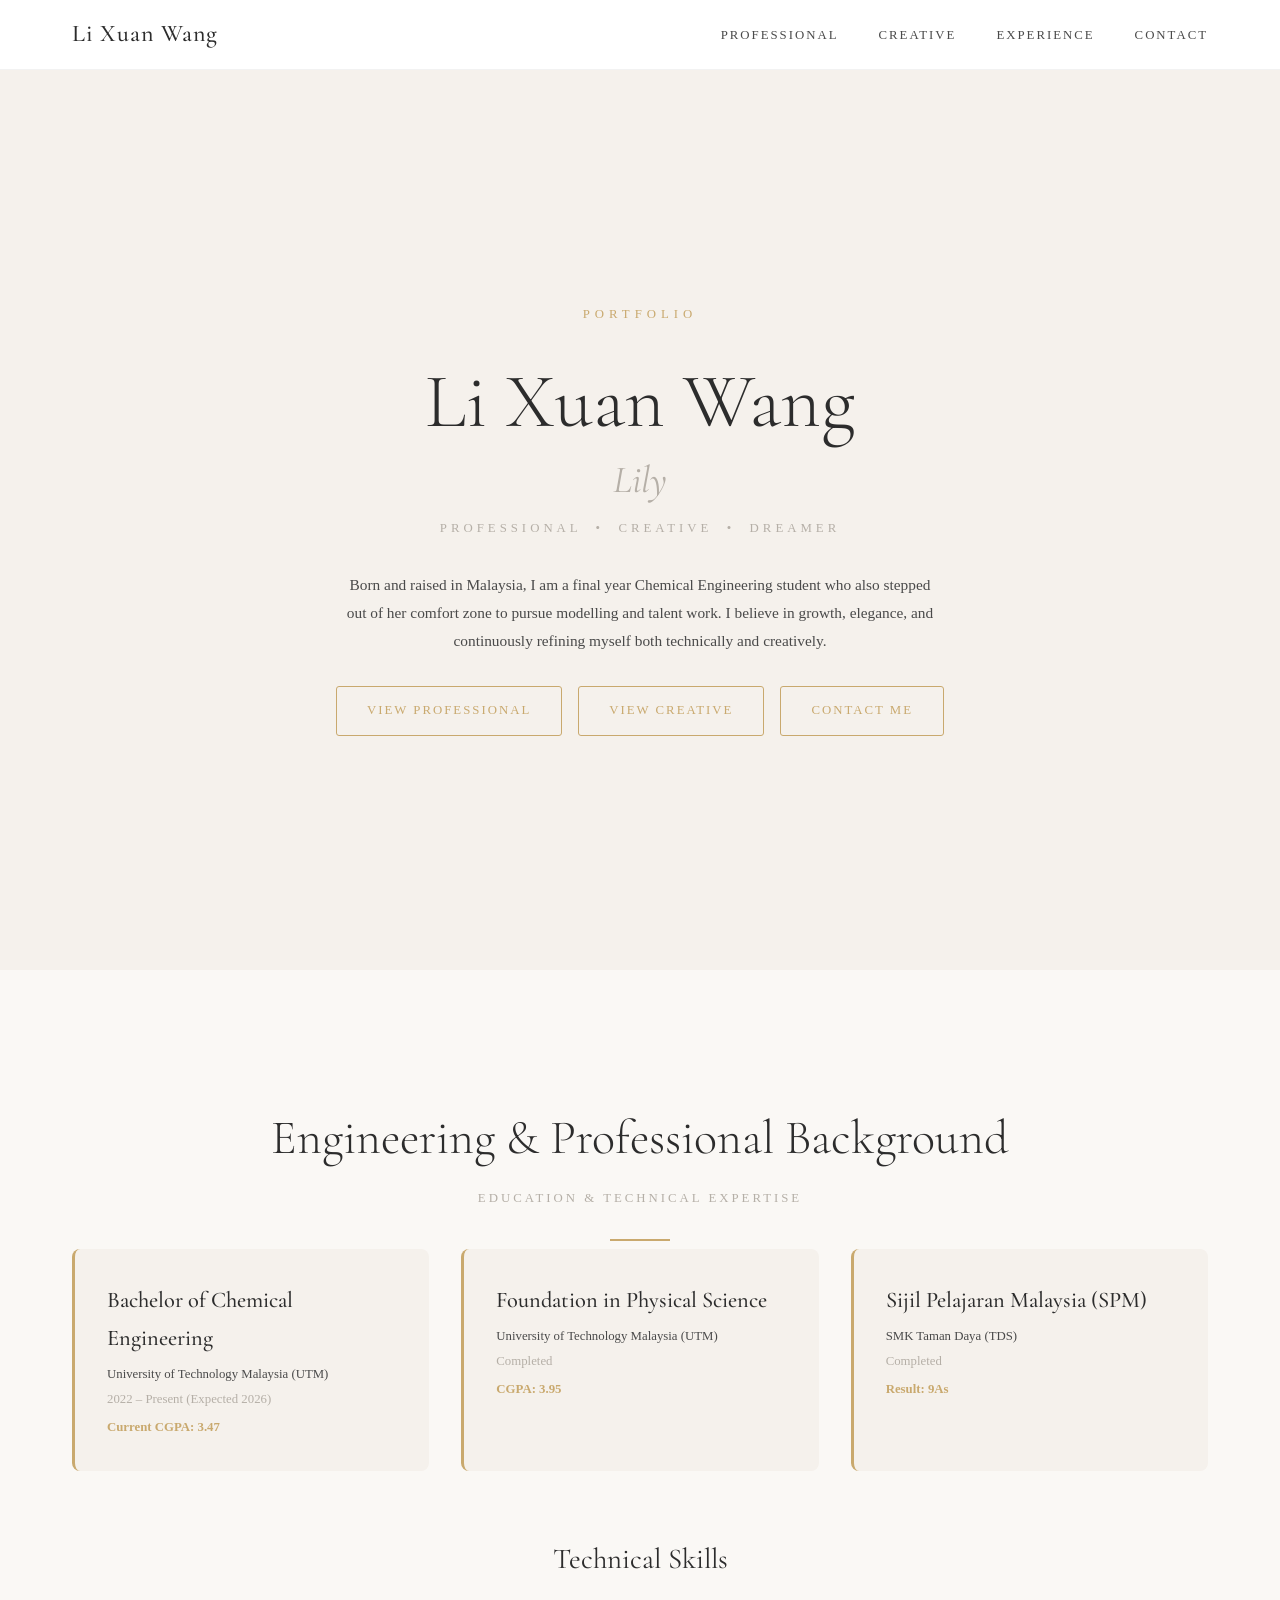
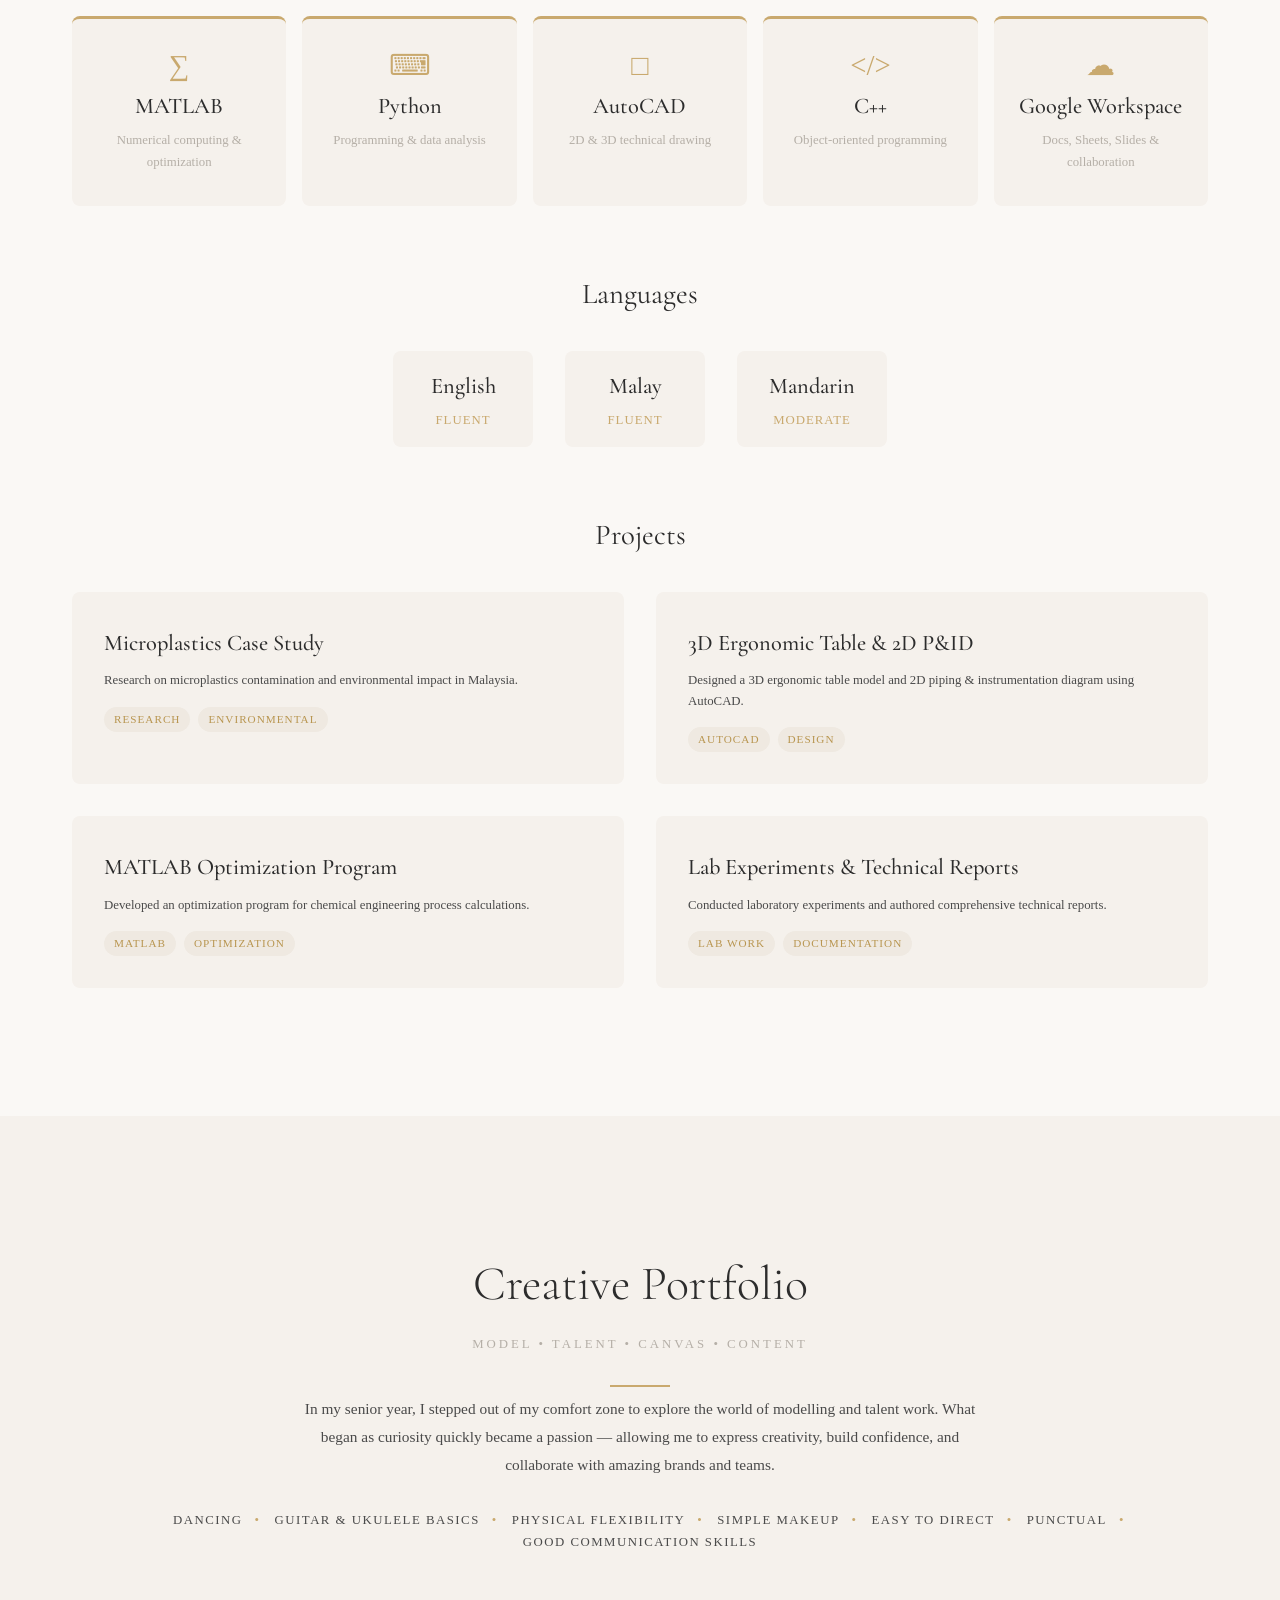
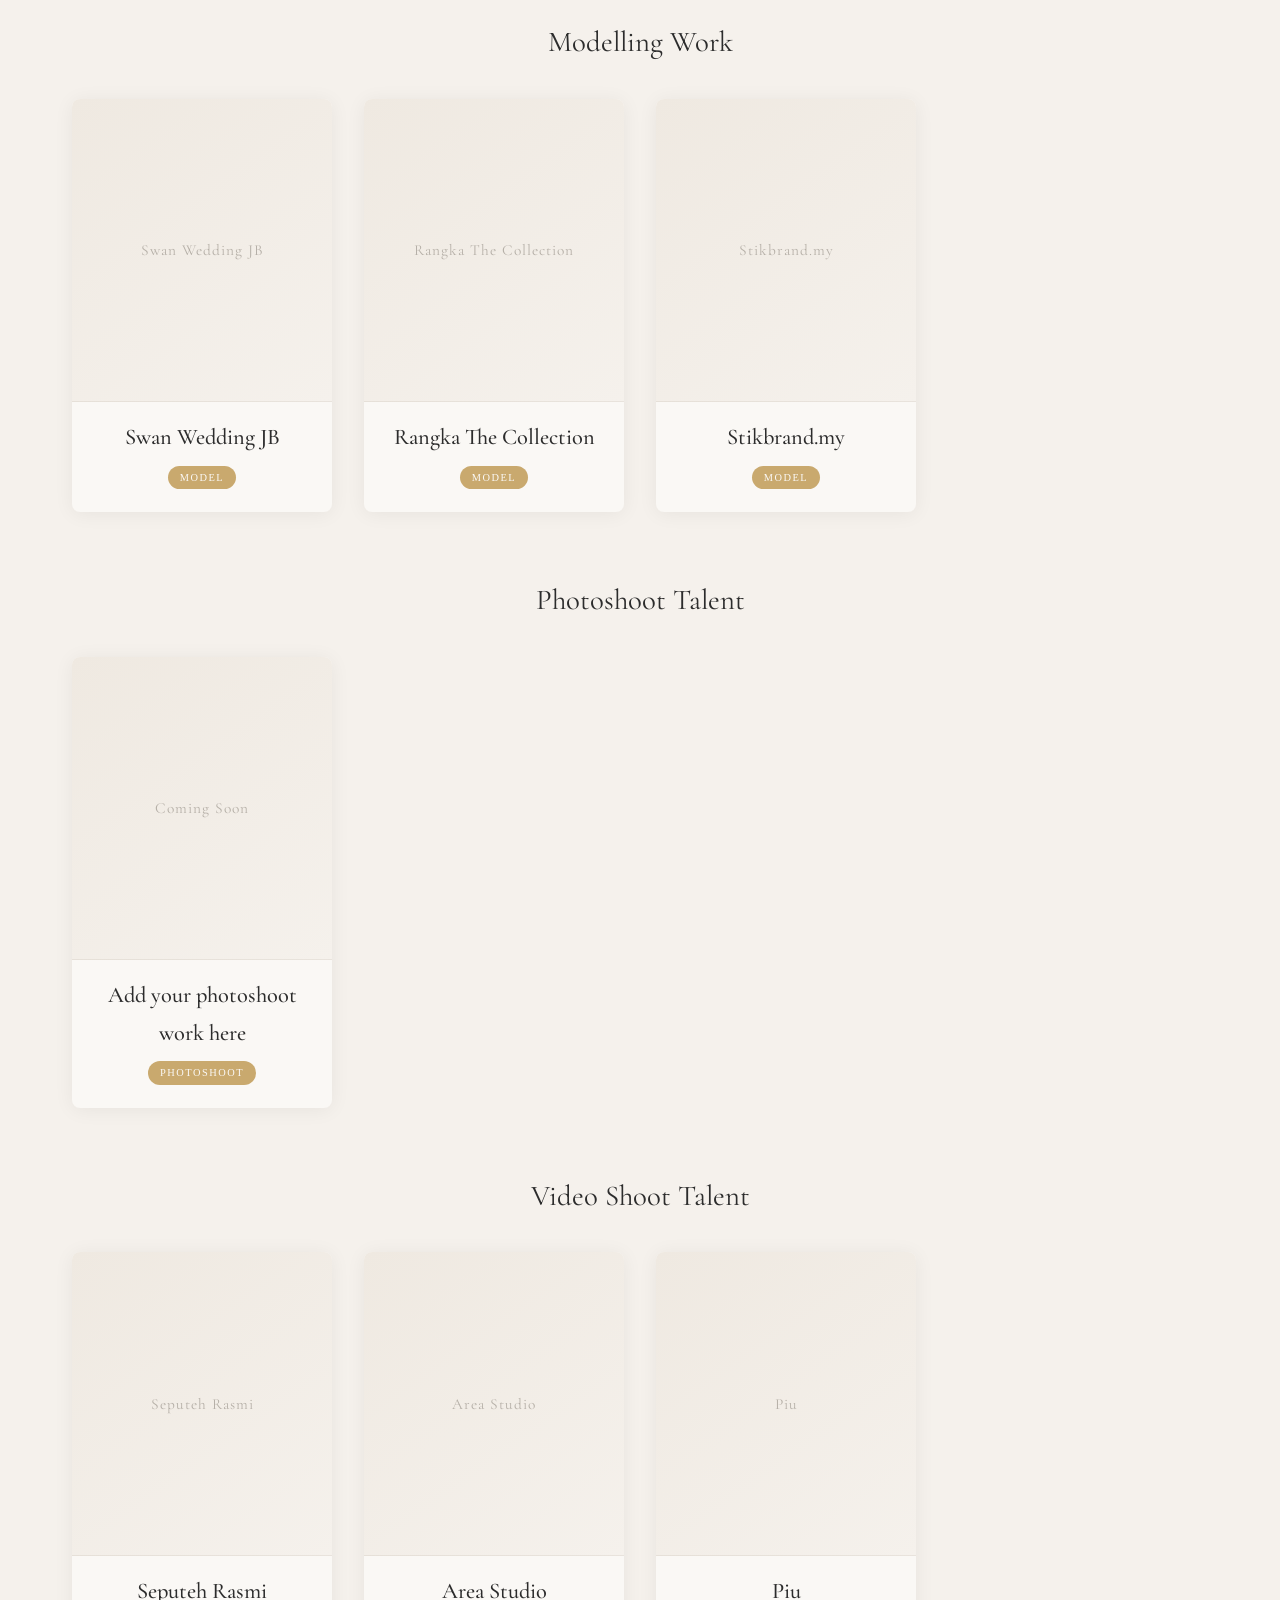
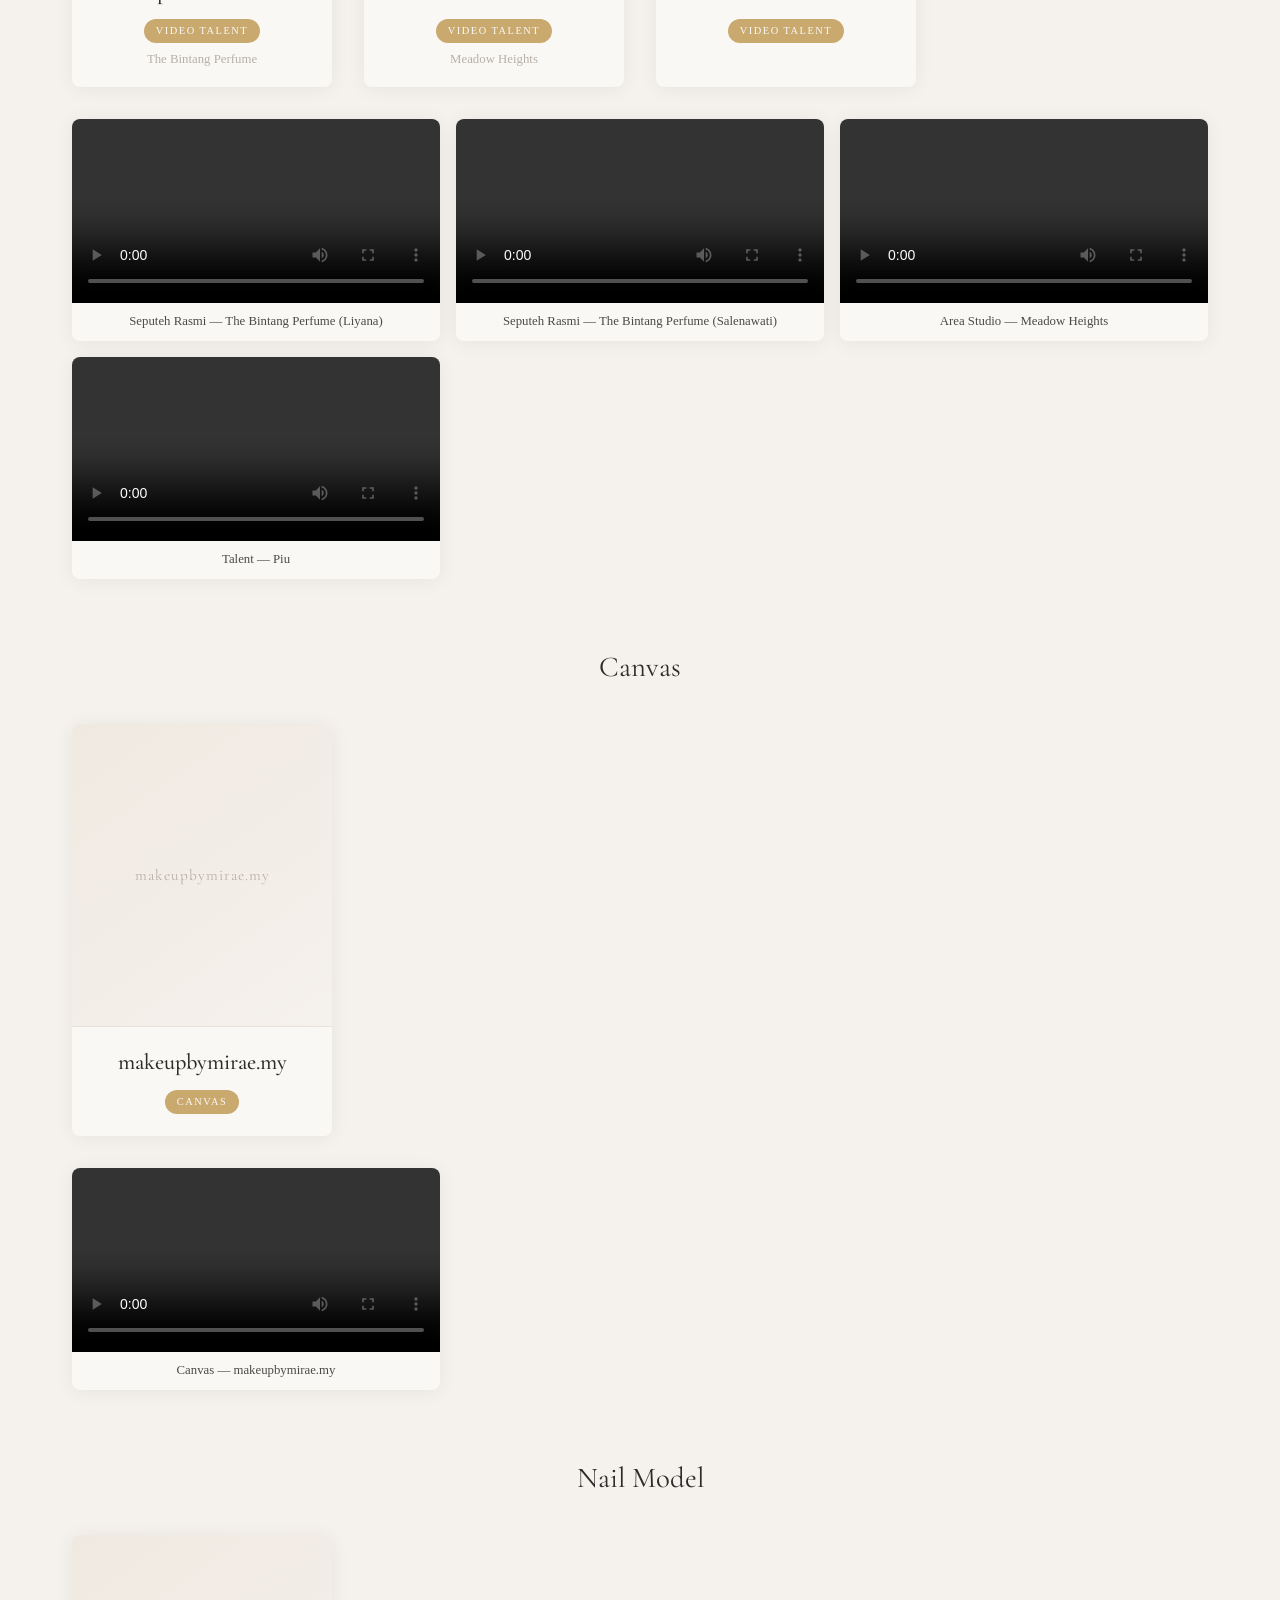
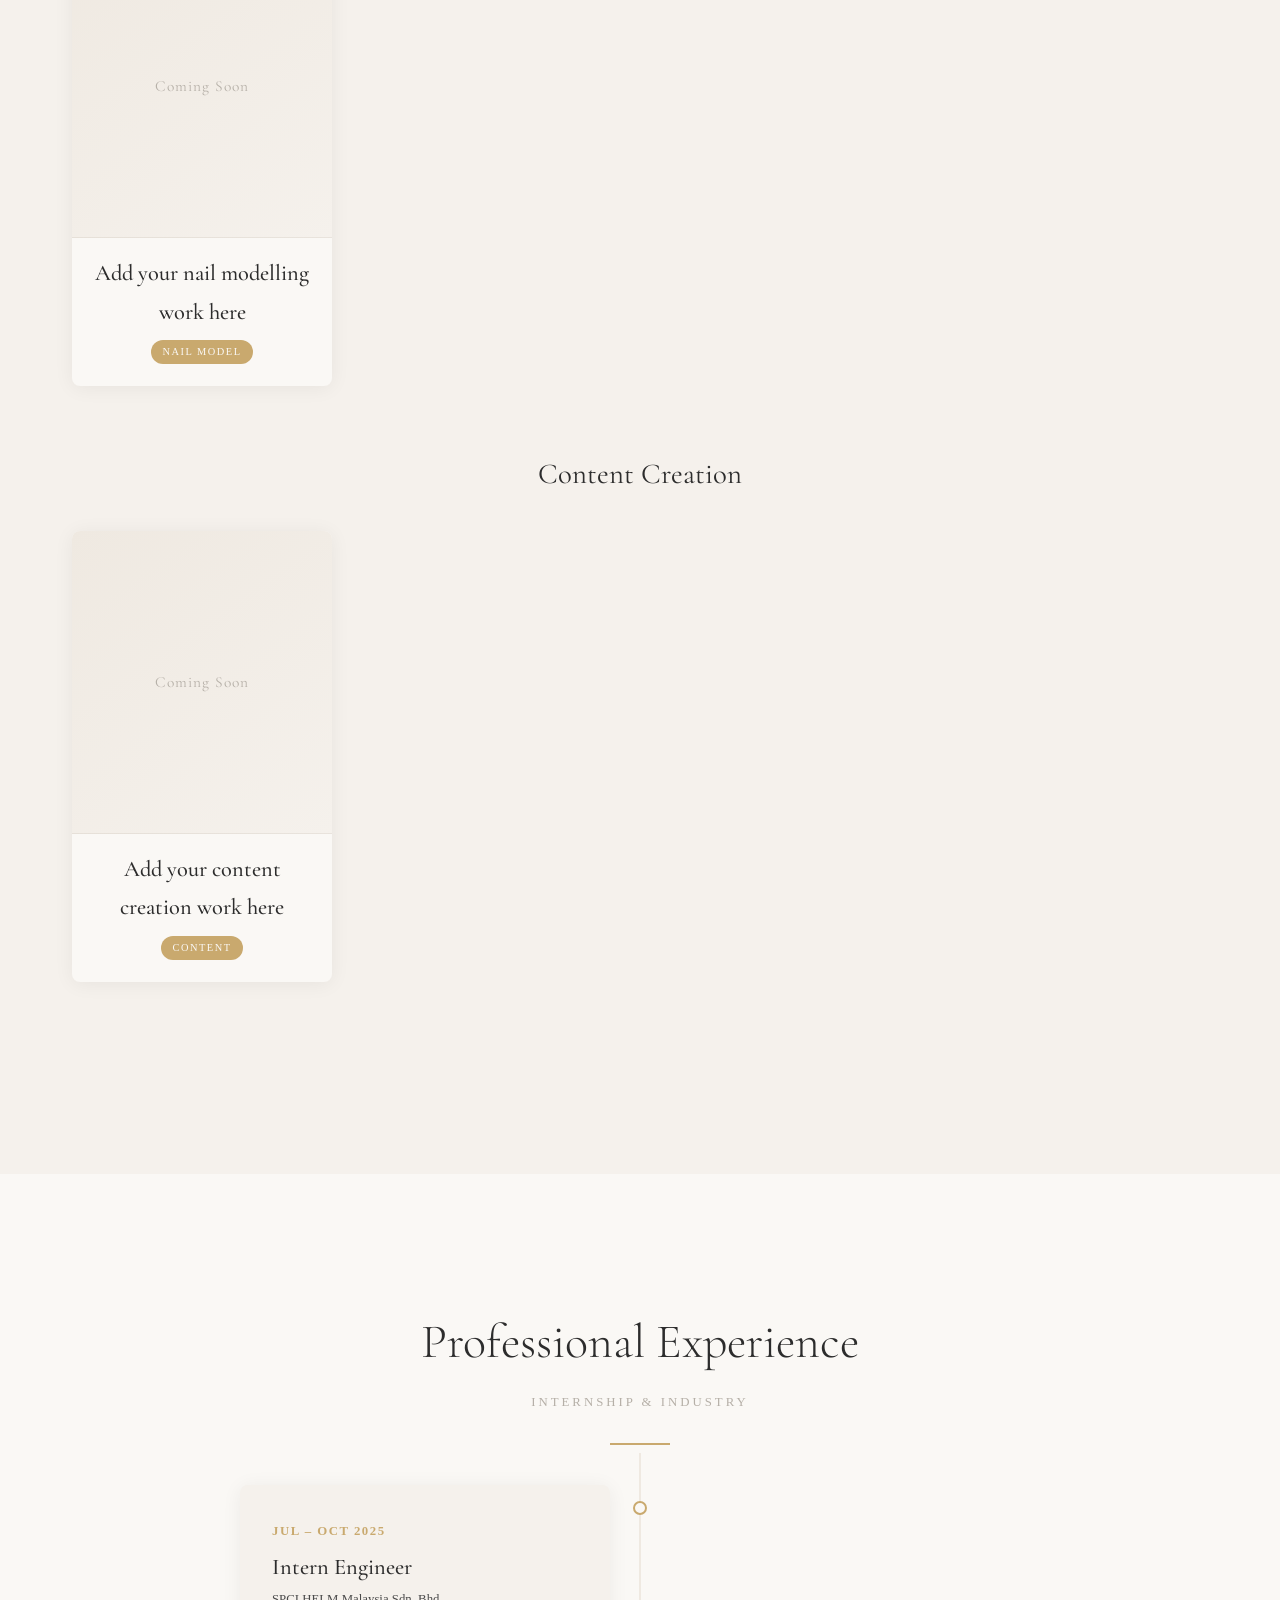
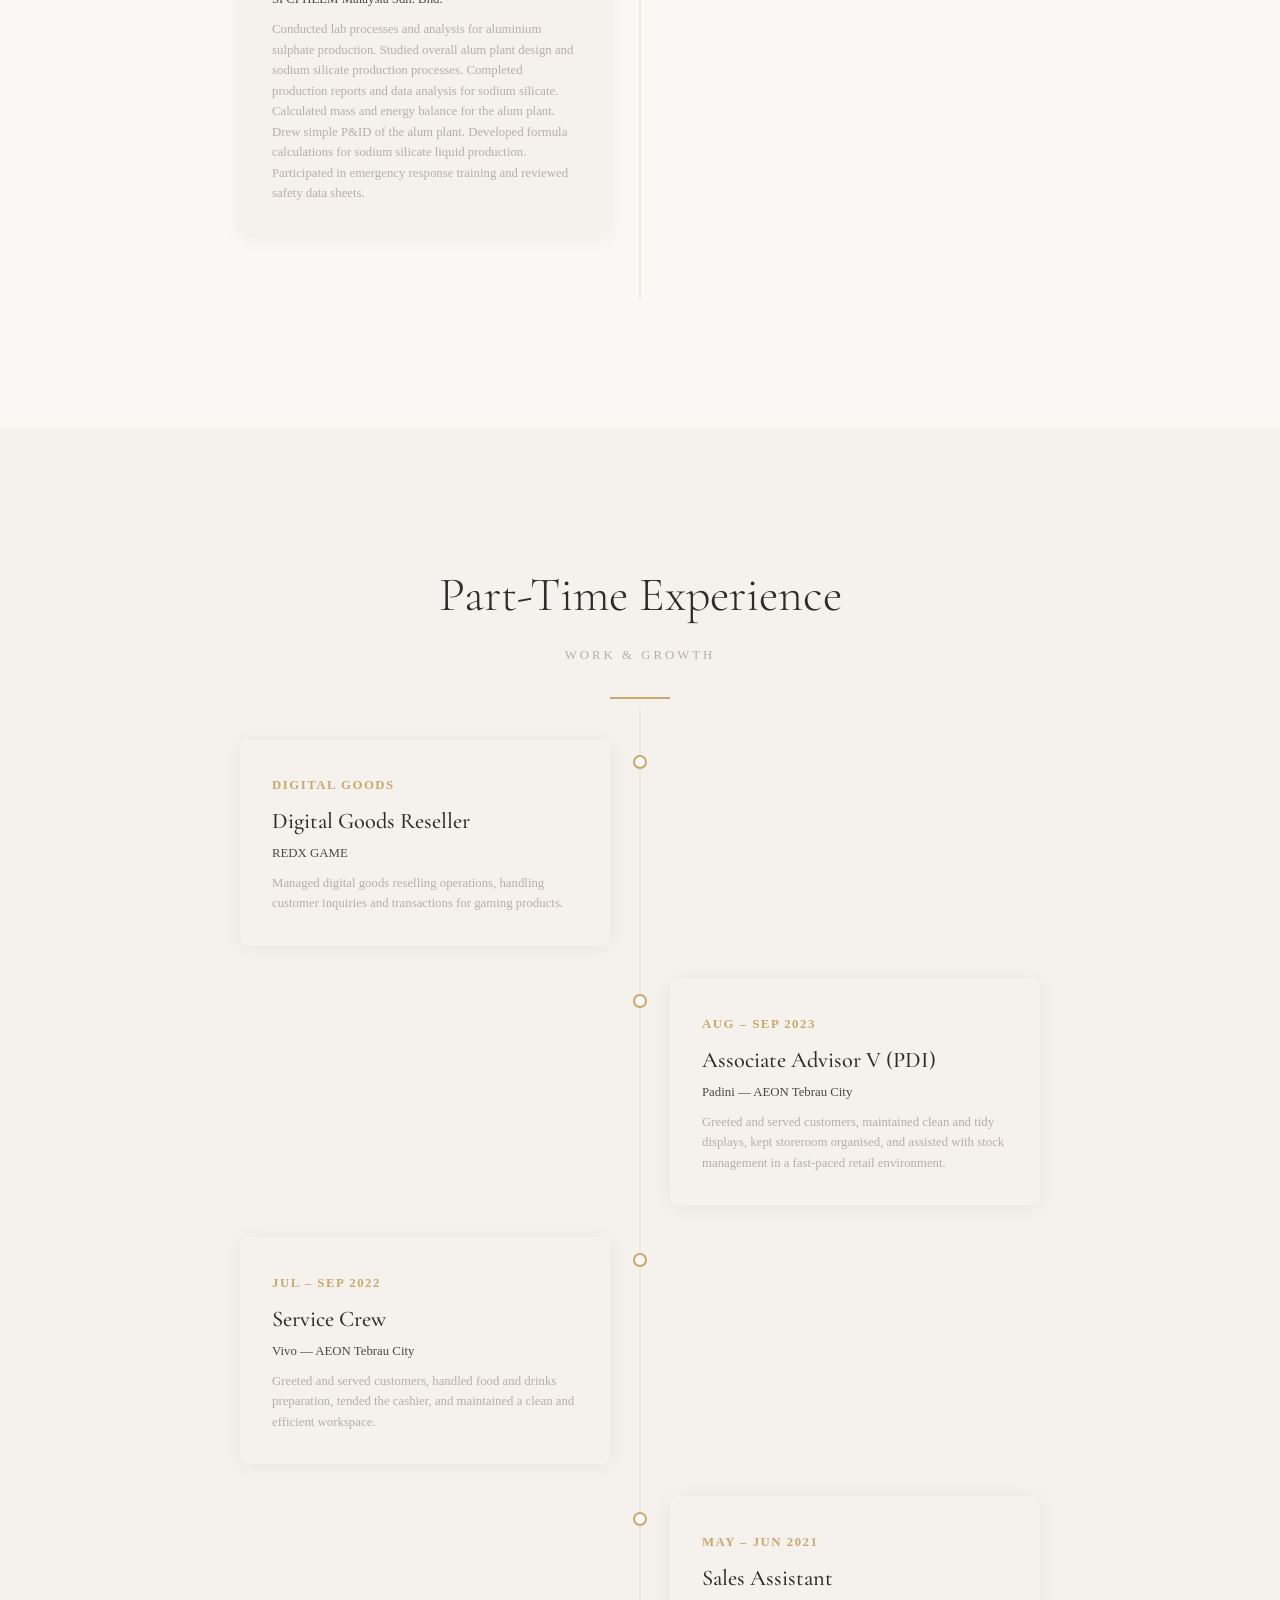
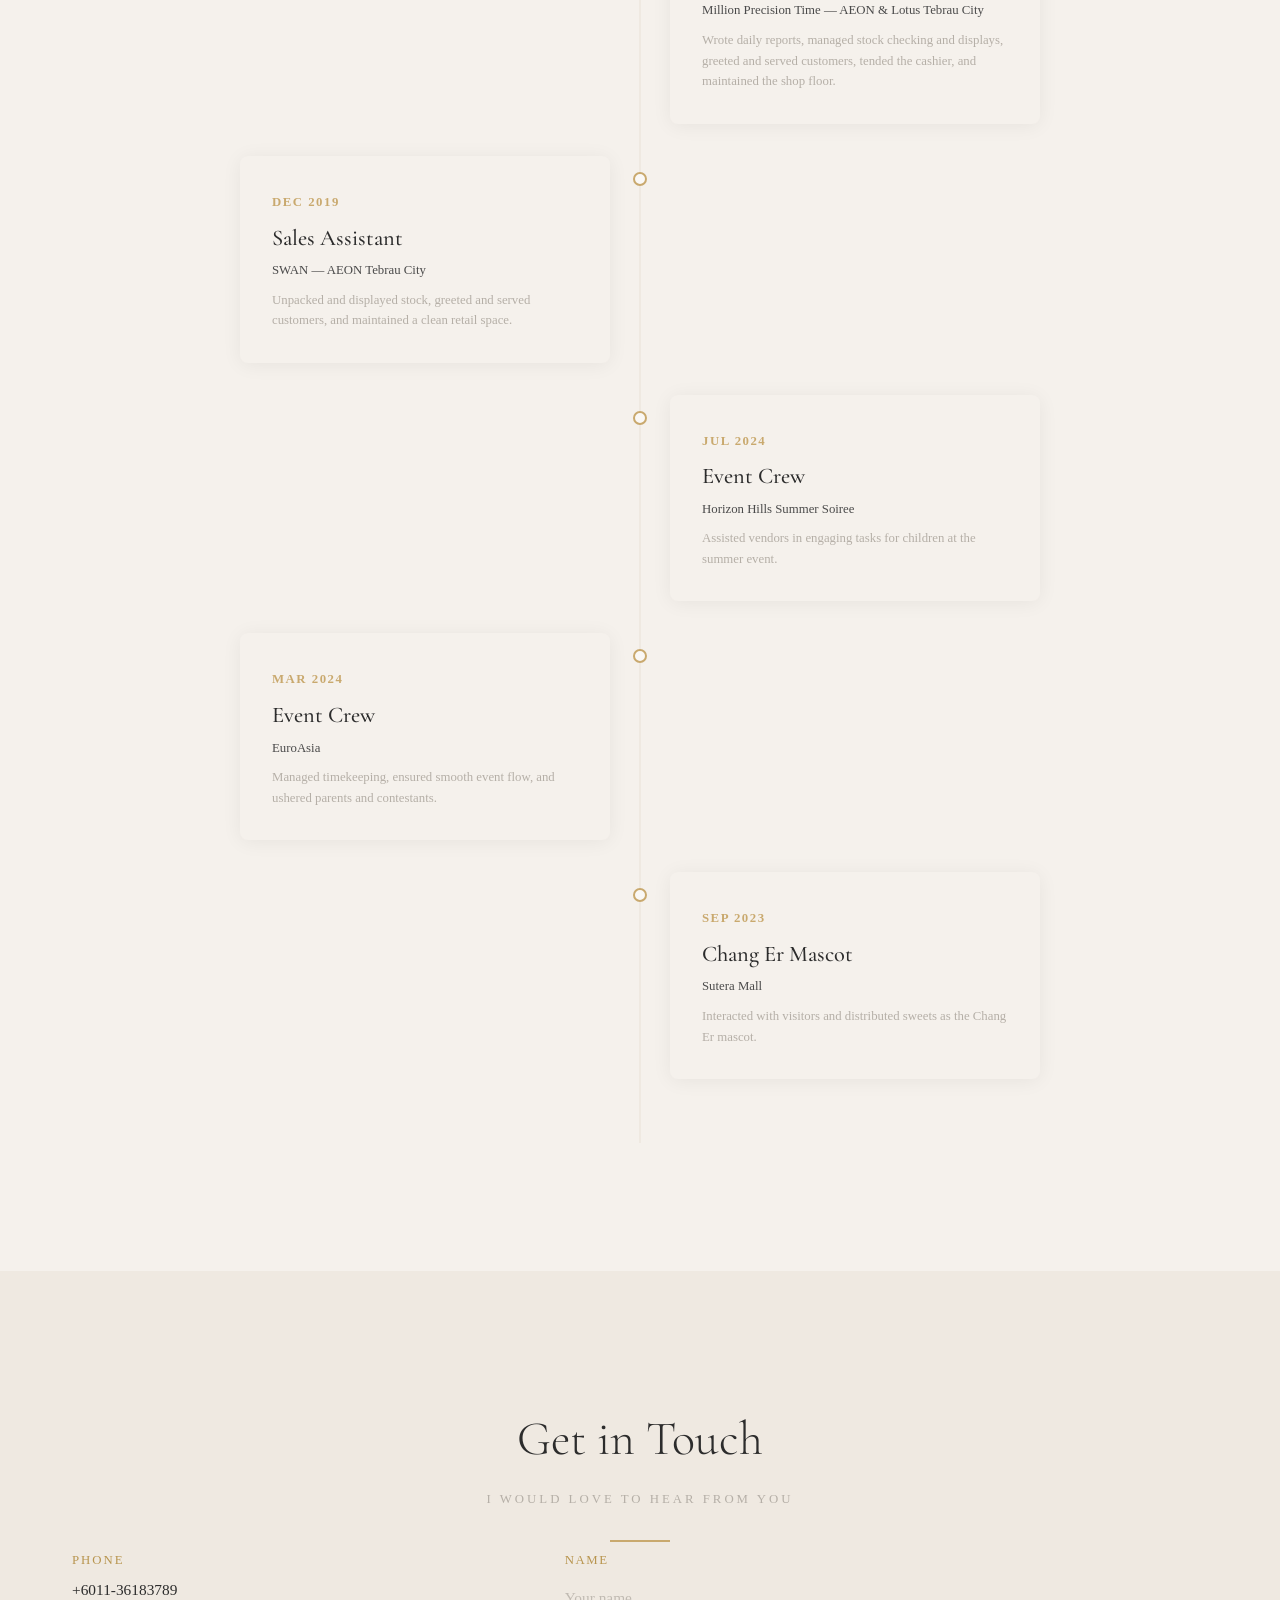
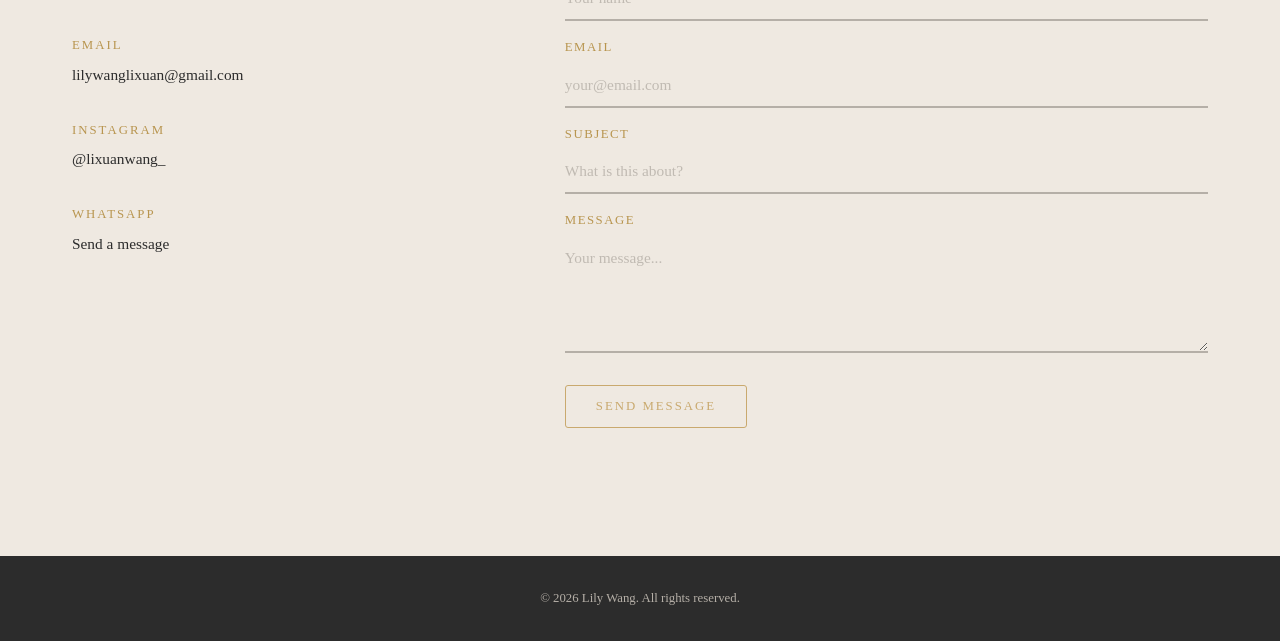
==== index.html @ 54ad4849 "Add files via upload Upload initial files" ====
<!DOCTYPE html>
<html lang="en">
<head>
    <meta charset="UTF-8">
    <meta name="viewport" content="width=device-width, initial-scale=1.0">
    <meta name="description" content="Li Xuan Wang (Lily) — Professional, Creative, Dreamer. A personal portfolio showcasing engineering expertise and creative talent work.">
    <title>Li Xuan Wang | Professional &bull; Creative &bull; Dreamer</title>

    <!-- Google Fonts -->
    <link rel="preconnect" href="https://fonts.googleapis.com">
    <link rel="preconnect" href="https://fonts.gstatic.com" crossorigin>
    <link href="https://fonts.googleapis.com/css2?family=Cormorant+Garamond:ital,wght@0,300;0,400;0,500;0,600;0,700;1,400;1,500&display=swap" rel="stylesheet">

    <!-- Splide.js CSS -->
    <link rel="stylesheet" href="https://cdn.jsdelivr.net/npm/@splidejs/splide@4.1.4/dist/css/splide.min.css">

    <!-- Custom CSS -->
    <link rel="stylesheet" href="css/style.css">
</head>
<body>

    <!-- Scroll Progress Bar -->
    <div class="scroll-progress" id="scrollProgress"></div>

    <!-- ========== NAVIGATION ========== -->
    <header class="navbar" id="navbar">
        <nav class="navbar__inner container">
            <a href="#hero" class="navbar__logo">Li Xuan Wang</a>
            <ul class="navbar__menu" id="navMenu">
                <li><a href="#engineering" class="navbar__link">Professional</a></li>
                <li><a href="#modelling" class="navbar__link">Creative</a></li>
                <li><a href="#experience" class="navbar__link">Experience</a></li>
                <li><a href="#contact" class="navbar__link">Contact</a></li>
            </ul>
            <button class="navbar__hamburger" id="hamburger" aria-label="Toggle menu" aria-expanded="false">
                <span></span>
                <span></span>
                <span></span>
            </button>
        </nav>
    </header>

    <main>
        <!-- ========== HERO SECTION ========== -->
        <section class="hero" id="hero">
            <div class="hero__content container">
                <p class="hero__eyebrow reveal">Portfolio</p>
                <h1 class="hero__title reveal">
                    Li Xuan Wang
                    <span class="hero__title--chinese">Lily</span>
                </h1>
                <p class="hero__subtitle reveal">Professional &nbsp;&bull;&nbsp; Creative &nbsp;&bull;&nbsp; Dreamer</p>
                <p class="hero__intro reveal">
                    Born and raised in Malaysia, I am a final year Chemical Engineering student
                    who also stepped out of her comfort zone to pursue modelling and talent work.
                    I believe in growth, elegance, and continuously refining myself both technically
                    and creatively.
                </p>
                <div class="hero__cta reveal">
                    <a href="#engineering" class="btn btn--primary">View Professional</a>
                    <a href="#modelling" class="btn btn--outline">View Creative</a>
                    <a href="#contact" class="btn btn--outline">Contact Me</a>
                </div>
            </div>
        </section>

        <!-- ========== ENGINEERING SECTION ========== -->
        <section class="section engineering" id="engineering">
            <div class="container">
                <h2 class="section__title reveal">Engineering &amp; Professional Background</h2>
                <p class="section__subtitle reveal">Education &amp; Technical Expertise</p>

                <!-- Education -->
                <div class="engineering__education reveal">
                    <div class="education-card">
                        <h3>Bachelor of Chemical Engineering</h3>
                        <p class="education-card__school">University of Technology Malaysia (UTM)</p>
                        <p class="education-card__year">2022 &ndash; Present (Expected 2026)</p>
                        <p class="education-card__details">Current CGPA: 3.47</p>
                    </div>
                    <div class="education-card">
                        <h3>Foundation in Physical Science</h3>
                        <p class="education-card__school">University of Technology Malaysia (UTM)</p>
                        <p class="education-card__year">Completed</p>
                        <p class="education-card__details">CGPA: 3.95</p>
                    </div>
                    <div class="education-card">
                        <h3>Sijil Pelajaran Malaysia (SPM)</h3>
                        <p class="education-card__school">SMK Taman Daya (TDS)</p>
                        <p class="education-card__year">Completed</p>
                        <p class="education-card__details">Result: 9As</p>
                    </div>
                </div>

                <!-- Technical Skills Grid -->
                <div class="engineering__skills reveal">
                    <h3 class="subsection-title">Technical Skills</h3>
                    <div class="skills-grid">
                        <div class="skill-card">
                            <div class="skill-card__icon">&#x2211;</div>
                            <h4 class="skill-card__name">MATLAB</h4>
                            <p class="skill-card__desc">Numerical computing &amp; optimization</p>
                        </div>
                        <div class="skill-card">
                            <div class="skill-card__icon">&#x2328;</div>
                            <h4 class="skill-card__name">Python</h4>
                            <p class="skill-card__desc">Programming &amp; data analysis</p>
                        </div>
                        <div class="skill-card">
                            <div class="skill-card__icon">&#x25A1;</div>
                            <h4 class="skill-card__name">AutoCAD</h4>
                            <p class="skill-card__desc">2D &amp; 3D technical drawing</p>
                        </div>
                        <div class="skill-card">
                            <div class="skill-card__icon">&lt;/&gt;</div>
                            <h4 class="skill-card__name">C++</h4>
                            <p class="skill-card__desc">Object-oriented programming</p>
                        </div>
                        <div class="skill-card">
                            <div class="skill-card__icon">&#x2601;</div>
                            <h4 class="skill-card__name">Google Workspace</h4>
                            <p class="skill-card__desc">Docs, Sheets, Slides &amp; collaboration</p>
                        </div>
                    </div>
                </div>

                <!-- Languages -->
                <div class="engineering__languages reveal">
                    <h3 class="subsection-title">Languages</h3>
                    <div class="languages-list">
                        <div class="language-item">
                            <span class="language-item__name">English</span>
                            <span class="language-item__level">Fluent</span>
                        </div>
                        <div class="language-item">
                            <span class="language-item__name">Malay</span>
                            <span class="language-item__level">Fluent</span>
                        </div>
                        <div class="language-item">
                            <span class="language-item__name">Mandarin</span>
                            <span class="language-item__level">Moderate</span>
                        </div>
                    </div>
                </div>

                <!-- Projects -->
                <div class="engineering__projects reveal">
                    <h3 class="subsection-title">Projects</h3>
                    <div class="projects-grid">
                        <div class="project-card">
                            <h4 class="project-card__title">Microplastics Case Study</h4>
                            <p class="project-card__desc">Research on microplastics contamination and environmental impact in Malaysia.</p>
                            <div class="project-card__tags">
                                <span class="tag">Research</span>
                                <span class="tag">Environmental</span>
                            </div>
                        </div>
                        <div class="project-card">
                            <h4 class="project-card__title">3D Ergonomic Table &amp; 2D P&amp;ID</h4>
                            <p class="project-card__desc">Designed a 3D ergonomic table model and 2D piping &amp; instrumentation diagram using AutoCAD.</p>
                            <div class="project-card__tags">
                                <span class="tag">AutoCAD</span>
                                <span class="tag">Design</span>
                            </div>
                        </div>
                        <div class="project-card">
                            <h4 class="project-card__title">MATLAB Optimization Program</h4>
                            <p class="project-card__desc">Developed an optimization program for chemical engineering process calculations.</p>
                            <div class="project-card__tags">
                                <span class="tag">MATLAB</span>
                                <span class="tag">Optimization</span>
                            </div>
                        </div>
                        <div class="project-card">
                            <h4 class="project-card__title">Lab Experiments &amp; Technical Reports</h4>
                            <p class="project-card__desc">Conducted laboratory experiments and authored comprehensive technical reports.</p>
                            <div class="project-card__tags">
                                <span class="tag">Lab Work</span>
                                <span class="tag">Documentation</span>
                            </div>
                        </div>
                    </div>
                </div>
            </div>
        </section>

        <!-- ========== CREATIVE SECTION ========== -->
        <section class="section modelling" id="modelling">
            <div class="container">
                <h2 class="section__title reveal">Creative Portfolio</h2>
                <p class="section__subtitle reveal">Model &bull; Talent &bull; Canvas &bull; Content</p>

                <!-- Intro -->
                <div class="modelling__intro reveal">
                    <p>
                        In my senior year, I stepped out of my comfort zone to explore the world of
                        modelling and talent work. What began as curiosity quickly became a passion
                        &mdash; allowing me to express creativity, build confidence, and collaborate
                        with amazing brands and teams.
                    </p>
                </div>

                <!-- Talent Skills -->
                <div class="modelling__skills reveal">
                    <ul class="talent-skills-list">
                        <li>Dancing</li>
                        <li>Guitar &amp; Ukulele Basics</li>
                        <li>Physical Flexibility</li>
                        <li>Simple Makeup</li>
                        <li>Easy to Direct</li>
                        <li>Punctual</li>
                        <li>Good Communication Skills</li>
                    </ul>
                </div>

                <!-- 1. Modelling Work -->
                <div class="creative-category reveal">
                    <h3 class="subsection-title">Modelling Work</h3>
                    <div class="brand-grid">
                        <div class="brand-card">
                            <div class="brand-card__image">
                                <div class="brand-card__placeholder"><span>Swan Wedding JB</span></div>
                            </div>
                            <div class="brand-card__info">
                                <h4 class="brand-card__name">Swan Wedding JB</h4>
                                <span class="brand-card__type">Model</span>
                            </div>
                        </div>
                        <div class="brand-card">
                            <div class="brand-card__image">
                                <div class="brand-card__placeholder"><span>Rangka The Collection</span></div>
                            </div>
                            <div class="brand-card__info">
                                <h4 class="brand-card__name">Rangka The Collection</h4>
                                <span class="brand-card__type">Model</span>
                            </div>
                        </div>
                        <div class="brand-card">
                            <div class="brand-card__image">
                                <div class="brand-card__placeholder"><span>Stikbrand.my</span></div>
                            </div>
                            <div class="brand-card__info">
                                <h4 class="brand-card__name">Stikbrand.my</h4>
                                <span class="brand-card__type">Model</span>
                            </div>
                        </div>
                    </div>
                </div>

                <!-- 2. Photoshoot Talent -->
                <div class="creative-category reveal">
                    <h3 class="subsection-title">Photoshoot Talent</h3>
                    <div class="brand-grid">
                        <div class="brand-card">
                            <div class="brand-card__image">
                                <div class="brand-card__placeholder"><span>Coming Soon</span></div>
                            </div>
                            <div class="brand-card__info">
                                <h4 class="brand-card__name">Add your photoshoot work here</h4>
                                <span class="brand-card__type">Photoshoot</span>
                            </div>
                        </div>
                    </div>
                </div>

                <!-- 3. Video Shoot Talent -->
                <div class="creative-category reveal">
                    <h3 class="subsection-title">Video Shoot Talent</h3>
                    <div class="brand-grid">
                        <div class="brand-card">
                            <div class="brand-card__image">
                                <div class="brand-card__placeholder"><span>Seputeh Rasmi</span></div>
                            </div>
                            <div class="brand-card__info">
                                <h4 class="brand-card__name">Seputeh Rasmi</h4>
                                <span class="brand-card__type">Video Talent</span>
                                <span class="brand-card__date">The Bintang Perfume</span>
                            </div>
                        </div>
                        <div class="brand-card">
                            <div class="brand-card__image">
                                <div class="brand-card__placeholder"><span>Area Studio</span></div>
                            </div>
                            <div class="brand-card__info">
                                <h4 class="brand-card__name">Area Studio</h4>
                                <span class="brand-card__type">Video Talent</span>
                                <span class="brand-card__date">Meadow Heights</span>
                            </div>
                        </div>
                        <div class="brand-card">
                            <div class="brand-card__image">
                                <div class="brand-card__placeholder"><span>Piu</span></div>
                            </div>
                            <div class="brand-card__info">
                                <h4 class="brand-card__name">Piu</h4>
                                <span class="brand-card__type">Video Talent</span>
                            </div>
                        </div>
                    </div>
                    <div class="video-grid" style="margin-top: var(--space-md);">
                        <div class="video-card">
                            <video controls preload="metadata">
                                <source src="assets/videos/seputeh-rasmi-liyana.mp4" type="video/mp4">
                            </video>
                            <p class="video-card__caption">Seputeh Rasmi &mdash; The Bintang Perfume (Liyana)</p>
                        </div>
                        <div class="video-card">
                            <video controls preload="metadata">
                                <source src="assets/videos/seputeh-rasmi-salenawati.mp4" type="video/mp4">
                            </video>
                            <p class="video-card__caption">Seputeh Rasmi &mdash; The Bintang Perfume (Salenawati)</p>
                        </div>
                        <div class="video-card">
                            <video controls preload="metadata">
                                <source src="assets/videos/area-studio-meadow-heights.mp4" type="video/mp4">
                            </video>
                            <p class="video-card__caption">Area Studio &mdash; Meadow Heights</p>
                        </div>
                        <div class="video-card">
                            <video controls preload="metadata">
                                <source src="assets/videos/piu.mp4" type="video/mp4">
                            </video>
                            <p class="video-card__caption">Talent &mdash; Piu</p>
                        </div>
                    </div>
                </div>

                <!-- 4. Canvas -->
                <div class="creative-category reveal">
                    <h3 class="subsection-title">Canvas</h3>
                    <div class="brand-grid">
                        <div class="brand-card">
                            <div class="brand-card__image">
                                <div class="brand-card__placeholder"><span>makeupbymirae.my</span></div>
                            </div>
                            <div class="brand-card__info">
                                <h4 class="brand-card__name">makeupbymirae.my</h4>
                                <span class="brand-card__type">Canvas</span>
                            </div>
                        </div>
                    </div>
                    <div class="video-grid" style="margin-top: var(--space-md);">
                        <div class="video-card">
                            <video controls preload="metadata">
                                <source src="assets/videos/makeupbymirae.mp4" type="video/mp4">
                            </video>
                            <p class="video-card__caption">Canvas &mdash; makeupbymirae.my</p>
                        </div>
                    </div>
                </div>

                <!-- 5. Nail Model -->
                <div class="creative-category reveal">
                    <h3 class="subsection-title">Nail Model</h3>
                    <div class="brand-grid">
                        <div class="brand-card">
                            <div class="brand-card__image">
                                <div class="brand-card__placeholder"><span>Coming Soon</span></div>
                            </div>
                            <div class="brand-card__info">
                                <h4 class="brand-card__name">Add your nail modelling work here</h4>
                                <span class="brand-card__type">Nail Model</span>
                            </div>
                        </div>
                    </div>
                </div>

                <!-- 6. Content Creation -->
                <div class="creative-category reveal">
                    <h3 class="subsection-title">Content Creation</h3>
                    <div class="brand-grid">
                        <div class="brand-card">
                            <div class="brand-card__image">
                                <div class="brand-card__placeholder"><span>Coming Soon</span></div>
                            </div>
                            <div class="brand-card__info">
                                <h4 class="brand-card__name">Add your content creation work here</h4>
                                <span class="brand-card__type">Content</span>
                            </div>
                        </div>
                    </div>
                </div>

            </div>
        </section>

        <!-- ========== PROFESSIONAL EXPERIENCE SECTION ========== -->
        <section class="section experience" id="experience">
            <div class="container">
                <h2 class="section__title reveal">Professional Experience</h2>
                <p class="section__subtitle reveal">Internship &amp; Industry</p>

                <div class="timeline">
                    <div class="timeline__item reveal">
                        <div class="timeline__marker"></div>
                        <div class="timeline__content">
                            <span class="timeline__date">Jul &ndash; Oct 2025</span>
                            <h3 class="timeline__role">Intern Engineer</h3>
                            <h4 class="timeline__company">SPCI HELM Malaysia Sdn. Bhd.</h4>
                            <p class="timeline__desc">
                                Conducted lab processes and analysis for aluminium sulphate production. Studied overall alum plant design and sodium silicate production processes. Completed production reports and data analysis for sodium silicate. Calculated mass and energy balance for the alum plant. Drew simple P&amp;ID of the alum plant. Developed formula calculations for sodium silicate liquid production. Participated in emergency response training and reviewed safety data sheets.
                            </p>
                        </div>
                    </div>
                </div>
            </div>
        </section>

        <!-- ========== PART-TIME EXPERIENCE SECTION ========== -->
        <section class="section experience-pt" id="experience-pt">
            <div class="container">
                <h2 class="section__title reveal">Part-Time Experience</h2>
                <p class="section__subtitle reveal">Work &amp; Growth</p>

                <div class="timeline">
                    <div class="timeline__item reveal">
                        <div class="timeline__marker"></div>
                        <div class="timeline__content">
                            <span class="timeline__date">Digital Goods</span>
                            <h3 class="timeline__role">Digital Goods Reseller</h3>
                            <h4 class="timeline__company">REDX GAME</h4>
                            <p class="timeline__desc">Managed digital goods reselling operations, handling customer inquiries and transactions for gaming products.</p>
                        </div>
                    </div>

                    <div class="timeline__item reveal">
                        <div class="timeline__marker"></div>
                        <div class="timeline__content">
                            <span class="timeline__date">Aug &ndash; Sep 2023</span>
                            <h3 class="timeline__role">Associate Advisor V (PDI)</h3>
                            <h4 class="timeline__company">Padini &mdash; AEON Tebrau City</h4>
                            <p class="timeline__desc">Greeted and served customers, maintained clean and tidy displays, kept storeroom organised, and assisted with stock management in a fast-paced retail environment.</p>
                        </div>
                    </div>

                    <div class="timeline__item reveal">
                        <div class="timeline__marker"></div>
                        <div class="timeline__content">
                            <span class="timeline__date">Jul &ndash; Sep 2022</span>
                            <h3 class="timeline__role">Service Crew</h3>
                            <h4 class="timeline__company">Vivo &mdash; AEON Tebrau City</h4>
                            <p class="timeline__desc">Greeted and served customers, handled food and drinks preparation, tended the cashier, and maintained a clean and efficient workspace.</p>
                        </div>
                    </div>

                    <div class="timeline__item reveal">
                        <div class="timeline__marker"></div>
                        <div class="timeline__content">
                            <span class="timeline__date">May &ndash; Jun 2021</span>
                            <h3 class="timeline__role">Sales Assistant</h3>
                            <h4 class="timeline__company">Million Precision Time &mdash; AEON &amp; Lotus Tebrau City</h4>
                            <p class="timeline__desc">Wrote daily reports, managed stock checking and displays, greeted and served customers, tended the cashier, and maintained the shop floor.</p>
                        </div>
                    </div>

                    <div class="timeline__item reveal">
                        <div class="timeline__marker"></div>
                        <div class="timeline__content">
                            <span class="timeline__date">Dec 2019</span>
                            <h3 class="timeline__role">Sales Assistant</h3>
                            <h4 class="timeline__company">SWAN &mdash; AEON Tebrau City</h4>
                            <p class="timeline__desc">Unpacked and displayed stock, greeted and served customers, and maintained a clean retail space.</p>
                        </div>
                    </div>

                    <div class="timeline__item reveal">
                        <div class="timeline__marker"></div>
                        <div class="timeline__content">
                            <span class="timeline__date">Jul 2024</span>
                            <h3 class="timeline__role">Event Crew</h3>
                            <h4 class="timeline__company">Horizon Hills Summer Soiree</h4>
                            <p class="timeline__desc">Assisted vendors in engaging tasks for children at the summer event.</p>
                        </div>
                    </div>

                    <div class="timeline__item reveal">
                        <div class="timeline__marker"></div>
                        <div class="timeline__content">
                            <span class="timeline__date">Mar 2024</span>
                            <h3 class="timeline__role">Event Crew</h3>
                            <h4 class="timeline__company">EuroAsia</h4>
                            <p class="timeline__desc">Managed timekeeping, ensured smooth event flow, and ushered parents and contestants.</p>
                        </div>
                    </div>

                    <div class="timeline__item reveal">
                        <div class="timeline__marker"></div>
                        <div class="timeline__content">
                            <span class="timeline__date">Sep 2023</span>
                            <h3 class="timeline__role">Chang Er Mascot</h3>
                            <h4 class="timeline__company">Sutera Mall</h4>
                            <p class="timeline__desc">Interacted with visitors and distributed sweets as the Chang Er mascot.</p>
                        </div>
                    </div>
                </div>
            </div>
        </section>

        <!-- ========== CONTACT SECTION ========== -->
        <section class="section contact" id="contact">
            <div class="container">
                <h2 class="section__title reveal">Get in Touch</h2>
                <p class="section__subtitle reveal">I would love to hear from you</p>

                <div class="contact__wrapper">
                    <!-- Contact Info -->
                    <div class="contact__info reveal">
                        <div class="contact__item">
                            <span class="contact__label">Phone</span>
                            <a href="tel:+60113618378">+6011-36183789</a>
                        </div>
                        <div class="contact__item">
                            <span class="contact__label">Email</span>
                            <a href="mailto:lilywanglixuan@gmail.com">lilywanglixuan@gmail.com</a>
                        </div>
                        <div class="contact__item">
                            <span class="contact__label">Instagram</span>
                            <a href="https://instagram.com/lixuanwang_" target="_blank" rel="noopener">@lixuanwang_</a>
                        </div>
                        <div class="contact__item">
                            <span class="contact__label">WhatsApp</span>
                            <a href="https://wa.me/601136183789" target="_blank" rel="noopener">Send a message</a>
                        </div>
                    </div>

                    <!-- Contact Form -->
                    <form class="contact__form reveal" id="contactForm">
                        <div class="form-group">
                            <label for="name">Name</label>
                            <input type="text" id="name" name="name" required placeholder="Your name">
                        </div>
                        <div class="form-group">
                            <label for="email">Email</label>
                            <input type="email" id="email" name="email" required placeholder="your@email.com">
                        </div>
                        <div class="form-group">
                            <label for="subject">Subject</label>
                            <input type="text" id="subject" name="subject" placeholder="What is this about?">
                        </div>
                        <div class="form-group">
                            <label for="message">Message</label>
                            <textarea id="message" name="message" rows="5" required placeholder="Your message..."></textarea>
                        </div>
                        <button type="submit" class="btn btn--primary">Send Message</button>
                    </form>
                </div>
            </div>
        </section>
    </main>

    <!-- ========== FOOTER ========== -->
    <footer class="footer">
        <div class="container">
            <p>&copy; 2026 Lily Wang. All rights reserved.</p>
        </div>
    </footer>

    <!-- Splide.js -->
    <script src="https://cdn.jsdelivr.net/npm/@splidejs/splide@4.1.4/dist/js/splide.min.js"></script>

    <!-- Custom JS -->
    <script src="js/main.js"></script>

</body>
</html>
---- css/style.css ----
/* ============================================================
   LILY WANG — PERSONAL PORTFOLIO
   Elegant, minimal, feminine editorial design
   ============================================================ */

/* === CSS VARIABLES === */
:root {
    /* Colors */
    --color-white:       #FAF8F5;
    --color-off-white:   #F5F1EC;
    --color-cream:       #EFE9E1;
    --color-gold:        #C9A96E;
    --color-gold-light:  #D4BA88;
    --color-gold-dark:   #B8954F;
    --color-warm-grey:   #B5AFA7;
    --color-dark:        #2C2C2C;
    --color-dark-light:  #4A4A4A;

    /* Typography */
    --font-heading: 'Cormorant Garamond', 'Georgia', serif;
    --font-body:    'Georgia', 'Times New Roman', serif;

    --fs-hero:   clamp(2.5rem, 6vw, 5rem);
    --fs-h2:     clamp(1.8rem, 4vw, 3rem);
    --fs-h3:     clamp(1.3rem, 2.5vw, 1.8rem);
    --fs-h4:     clamp(1.1rem, 2vw, 1.4rem);
    --fs-body:   clamp(0.95rem, 1.2vw, 1.1rem);
    --fs-small:  clamp(0.8rem, 1vw, 0.9rem);
    --fs-nav:    0.8rem;

    /* Spacing */
    --space-xs:      0.5rem;
    --space-sm:      1rem;
    --space-md:      2rem;
    --space-lg:      4rem;
    --space-xl:      6rem;
    --space-section: clamp(4rem, 10vw, 8rem);

    /* Layout */
    --container-max:     1200px;
    --container-padding: clamp(1.25rem, 4vw, 2rem);
    --navbar-height:     70px;

    /* Effects */
    --shadow-soft:    0 2px 20px rgba(0, 0, 0, 0.06);
    --shadow-card:    0 4px 30px rgba(0, 0, 0, 0.08);
    --shadow-hover:   0 8px 40px rgba(0, 0, 0, 0.12);
    --radius:         8px;
    --transition-base:   0.3s ease;
    --transition-slow:   0.6s ease-in-out;
    --transition-reveal: 0.8s ease-in-out;
}

/* === BASE RESET === */
*,
*::before,
*::after {
    margin: 0;
    padding: 0;
    box-sizing: border-box;
}

html {
    scroll-behavior: smooth;
    scroll-padding-top: var(--navbar-height);
}

body {
    font-family: var(--font-body);
    font-size: var(--fs-body);
    color: var(--color-dark);
    background-color: var(--color-white);
    line-height: 1.7;
    -webkit-font-smoothing: antialiased;
    -moz-osx-font-smoothing: grayscale;
}

body.no-scroll {
    overflow: hidden;
}

img {
    max-width: 100%;
    height: auto;
    display: block;
}

a {
    color: var(--color-dark);
    text-decoration: none;
    transition: color var(--transition-base);
}

a:hover {
    color: var(--color-gold);
}

ul {
    list-style: none;
}

/* === UTILITIES === */
.container {
    max-width: var(--container-max);
    margin: 0 auto;
    padding: 0 var(--container-padding);
}

/* === SCROLL PROGRESS BAR === */
.scroll-progress {
    position: fixed;
    top: 0;
    left: 0;
    height: 3px;
    width: 0%;
    background: linear-gradient(90deg, var(--color-gold), var(--color-gold-light));
    z-index: 1001;
    transition: width 0.1s linear;
}

/* === NAVBAR === */
.navbar {
    position: sticky;
    top: 0;
    z-index: 1000;
    background: rgba(255, 255, 255, 0.95);
    backdrop-filter: blur(12px);
    -webkit-backdrop-filter: blur(12px);
    border-bottom: 1px solid rgba(0, 0, 0, 0.05);
    height: var(--navbar-height);
}

.navbar__inner {
    display: flex;
    align-items: center;
    justify-content: space-between;
    height: 100%;
}

.navbar__logo {
    font-family: var(--font-heading);
    font-size: 1.5rem;
    font-weight: 500;
    letter-spacing: 1px;
    color: var(--color-dark);
}

.navbar__logo:hover {
    color: var(--color-gold);
}

.navbar__menu {
    display: flex;
    align-items: center;
    gap: 2.5rem;
}

.navbar__link {
    font-size: var(--fs-nav);
    text-transform: uppercase;
    letter-spacing: 2px;
    color: var(--color-dark-light);
    position: relative;
    padding: 4px 0;
}

.navbar__link::after {
    content: '';
    position: absolute;
    bottom: 0;
    left: 0;
    width: 0;
    height: 1.5px;
    background-color: var(--color-gold);
    transition: width var(--transition-base);
}

.navbar__link:hover::after,
.navbar__link.is-active::after {
    width: 100%;
}

.navbar__link:hover,
.navbar__link.is-active {
    color: var(--color-gold);
}

/* Hamburger */
.navbar__hamburger {
    display: none;
    flex-direction: column;
    justify-content: center;
    gap: 5px;
    background: none;
    border: none;
    cursor: pointer;
    padding: 8px;
    z-index: 1001;
}

.navbar__hamburger span {
    display: block;
    width: 24px;
    height: 1.5px;
    background-color: var(--color-dark);
    transition: all var(--transition-base);
    transform-origin: center;
}

.navbar__hamburger.is-active span:nth-child(1) {
    transform: rotate(45deg) translate(4px, 5px);
}

.navbar__hamburger.is-active span:nth-child(2) {
    opacity: 0;
}

.navbar__hamburger.is-active span:nth-child(3) {
    transform: rotate(-45deg) translate(4px, -5px);
}

/* === HERO === */
.hero {
    min-height: 100vh;
    display: flex;
    align-items: center;
    justify-content: center;
    position: relative;
    background-color: var(--color-off-white);
    text-align: center;
    padding: var(--space-lg) var(--container-padding);
}

.hero__content {
    max-width: 750px;
}

.hero__eyebrow {
    font-size: var(--fs-small);
    text-transform: uppercase;
    letter-spacing: 5px;
    color: var(--color-gold);
    margin-bottom: var(--space-md);
    font-family: var(--font-body);
}

.hero__title {
    font-family: var(--font-heading);
    font-size: var(--fs-hero);
    font-weight: 300;
    line-height: 1.15;
    margin-bottom: var(--space-sm);
    color: var(--color-dark);
}

.hero__title--chinese {
    display: block;
    font-weight: 400;
    font-style: italic;
    font-size: 0.5em;
    color: var(--color-warm-grey);
    margin-top: 0.3em;
}

.hero__subtitle {
    font-size: var(--fs-small);
    text-transform: uppercase;
    letter-spacing: 4px;
    color: var(--color-warm-grey);
    margin-bottom: var(--space-md);
}

.hero__intro {
    font-size: var(--fs-body);
    color: var(--color-dark-light);
    line-height: 1.8;
    max-width: 600px;
    margin: 0 auto var(--space-md);
}

.hero__cta {
    display: flex;
    gap: var(--space-sm);
    justify-content: center;
    flex-wrap: wrap;
}

/* Scroll Indicator */
.hero__scroll-indicator {
    position: absolute;
    bottom: 2rem;
    left: 50%;
    transform: translateX(-50%);
    display: flex;
    flex-direction: column;
    align-items: center;
}

.hero__scroll-line {
    width: 1px;
    height: 40px;
    background: var(--color-gold);
    animation: scrollPulse 2s ease-in-out infinite;
}

@keyframes scrollPulse {
    0%, 100% { opacity: 0.3; transform: scaleY(0.5); }
    50%      { opacity: 1;   transform: scaleY(1); }
}

/* === BUTTONS === */
.btn {
    display: inline-block;
    padding: 13px 30px;
    font-family: var(--font-body);
    font-size: var(--fs-small);
    text-transform: uppercase;
    letter-spacing: 2px;
    border-radius: 3px;
    cursor: pointer;
    transition: all var(--transition-base);
    border: 1.5px solid transparent;
}

.btn--primary,
.btn--outline {
    background-color: transparent;
    color: var(--color-gold);
    border-color: var(--color-gold);
}

.btn--primary:hover,
.btn--outline:hover {
    background-color: var(--color-gold);
    color: var(--color-white);
    box-shadow: var(--shadow-soft);
}

/* === SECTION COMMON === */
.section {
    padding: var(--space-section) 0;
}

.engineering {
    background-color: var(--color-white);
}

.modelling {
    background-color: var(--color-off-white);
}

.experience {
    background-color: var(--color-white);
}

.experience-pt {
    background-color: var(--color-off-white);
    padding: var(--space-section) 0;
}

.contact {
    background-color: var(--color-cream);
}

.section__title {
    font-family: var(--font-heading);
    font-size: var(--fs-h2);
    font-weight: 300;
    text-align: center;
    margin-bottom: var(--space-xs);
    color: var(--color-dark);
}

.section__subtitle {
    text-align: center;
    color: var(--color-warm-grey);
    font-size: var(--fs-small);
    text-transform: uppercase;
    letter-spacing: 3px;
    margin-bottom: var(--space-xs);
    position: relative;
    padding-bottom: var(--space-md);
}

.section__subtitle::after {
    content: '';
    position: absolute;
    bottom: 0;
    left: 50%;
    transform: translateX(-50%);
    width: 60px;
    height: 2px;
    background-color: var(--color-gold);
}

.subsection-title {
    font-family: var(--font-heading);
    font-size: var(--fs-h3);
    font-weight: 400;
    text-align: center;
    margin: var(--space-lg) 0 var(--space-md);
    color: var(--color-dark);
}

/* === ENGINEERING SECTION === */

/* Education Cards */
.engineering__education {
    display: grid;
    grid-template-columns: repeat(auto-fit, minmax(300px, 1fr));
    gap: var(--space-md);
    margin-bottom: var(--space-md);
}

.education-card {
    background: var(--color-off-white);
    padding: var(--space-md);
    border-radius: var(--radius);
    border-left: 3px solid var(--color-gold);
    transition: box-shadow var(--transition-base);
}

.education-card:hover {
    box-shadow: var(--shadow-card);
}

.education-card h3 {
    font-family: var(--font-heading);
    font-size: var(--fs-h4);
    font-weight: 500;
    margin-bottom: 0.4rem;
}

.education-card__school {
    color: var(--color-dark-light);
    font-size: var(--fs-small);
    margin-bottom: 0.2rem;
}

.education-card__year {
    font-size: var(--fs-small);
    color: var(--color-warm-grey);
    margin-bottom: 0.4rem;
}

.education-card__details {
    font-size: var(--fs-small);
    color: var(--color-gold);
    font-weight: 600;
}

/* Skills Grid */
.skills-grid {
    display: grid;
    grid-template-columns: repeat(auto-fill, minmax(200px, 1fr));
    gap: var(--space-sm);
}

.skill-card {
    background: var(--color-off-white);
    padding: var(--space-md) var(--space-sm);
    border-radius: var(--radius);
    text-align: center;
    border-top: 3px solid var(--color-gold);
    transition: all var(--transition-base);
}

.skill-card:hover {
    transform: translateY(-4px);
    box-shadow: var(--shadow-card);
}

.skill-card__icon {
    font-size: 1.8rem;
    color: var(--color-gold);
    margin-bottom: var(--space-xs);
    line-height: 1;
}

.skill-card__name {
    font-family: var(--font-heading);
    font-size: var(--fs-h4);
    font-weight: 500;
    margin-bottom: 0.3rem;
}

.skill-card__desc {
    font-size: var(--fs-small);
    color: var(--color-warm-grey);
}

/* Languages */
.languages-list {
    display: flex;
    justify-content: center;
    gap: var(--space-md);
    flex-wrap: wrap;
}

.language-item {
    display: flex;
    flex-direction: column;
    align-items: center;
    gap: 0.3rem;
    padding: var(--space-sm) var(--space-md);
    background: var(--color-off-white);
    border-radius: var(--radius);
    min-width: 140px;
}

.language-item__name {
    font-family: var(--font-heading);
    font-size: var(--fs-h4);
    font-weight: 500;
}

.language-item__level {
    font-size: var(--fs-small);
    color: var(--color-gold);
    text-transform: uppercase;
    letter-spacing: 1px;
}

/* Projects Grid */
.projects-grid {
    display: grid;
    grid-template-columns: repeat(auto-fill, minmax(260px, 1fr));
    gap: var(--space-md);
}

.project-card {
    background: var(--color-off-white);
    padding: var(--space-md);
    border-radius: var(--radius);
    transition: all var(--transition-base);
}

.project-card:hover {
    transform: translateY(-4px);
    box-shadow: var(--shadow-card);
}

.project-card__title {
    font-family: var(--font-heading);
    font-size: var(--fs-h4);
    font-weight: 500;
    margin-bottom: 0.5rem;
}

.project-card__desc {
    font-size: var(--fs-small);
    color: var(--color-dark-light);
    line-height: 1.6;
    margin-bottom: var(--space-sm);
}

.project-card__tags {
    display: flex;
    gap: 0.5rem;
    flex-wrap: wrap;
}

.tag {
    font-size: 0.7rem;
    text-transform: uppercase;
    letter-spacing: 1px;
    padding: 3px 10px;
    background: var(--color-cream);
    color: var(--color-gold-dark);
    border-radius: 20px;
}

/* === MODELLING SECTION === */

.modelling__intro {
    max-width: 700px;
    margin: 0 auto var(--space-md);
    text-align: center;
}

.modelling__intro p {
    font-size: var(--fs-body);
    color: var(--color-dark-light);
    line-height: 1.8;
}

/* Talent Skills List */
.talent-skills-list {
    display: flex;
    justify-content: center;
    flex-wrap: wrap;
    gap: 0;
    margin-bottom: var(--space-md);
}

.talent-skills-list li {
    padding: 0 var(--space-sm);
    font-size: var(--fs-small);
    color: var(--color-dark-light);
    text-transform: uppercase;
    letter-spacing: 1.5px;
    position: relative;
}

.talent-skills-list li:not(:last-child)::after {
    content: '\2022';
    position: absolute;
    right: -2px;
    color: var(--color-gold);
}

/* Brand Cards */
.brand-card {
    background: var(--color-white);
    border-radius: var(--radius);
    overflow: hidden;
    box-shadow: var(--shadow-soft);
    transition: all var(--transition-base);
}

.brand-card:hover {
    box-shadow: var(--shadow-hover);
}

.brand-card__image {
    overflow: hidden;
    aspect-ratio: 3 / 3.5;
}

.brand-card__image img {
    width: 100%;
    height: 100%;
    object-fit: cover;
    transition: transform var(--transition-slow);
}

.brand-card:hover .brand-card__image img {
    transform: scale(1.03);
}

/* Placeholder styling for cards without images */
.brand-card__placeholder {
    width: 100%;
    height: 100%;
    display: flex;
    align-items: center;
    justify-content: center;
    background: linear-gradient(145deg, var(--color-cream), var(--color-off-white));
    border-bottom: 1px solid rgba(0, 0, 0, 0.04);
}

.brand-card__placeholder span {
    font-family: var(--font-heading);
    font-size: var(--fs-body);
    font-weight: 400;
    color: var(--color-warm-grey);
    text-align: center;
    padding: var(--space-xs);
    letter-spacing: 1px;
}

.brand-card__info {
    padding: var(--space-sm);
    text-align: center;
}

.brand-card__name {
    font-family: var(--font-heading);
    font-size: var(--fs-h4);
    font-weight: 500;
    margin-bottom: 0.4rem;
}

.brand-card__type {
    display: inline-block;
    font-size: 0.65rem;
    text-transform: uppercase;
    letter-spacing: 1.5px;
    padding: 3px 12px;
    background: var(--color-gold);
    color: var(--color-white);
    border-radius: 20px;
    margin-bottom: 0.4rem;
}

.brand-card__date {
    display: block;
    font-size: var(--fs-small);
    color: var(--color-warm-grey);
}

/* Creative Categories */
.creative-category {
    margin-bottom: var(--space-lg);
}

.brand-grid {
    display: grid;
    grid-template-columns: repeat(auto-fill, minmax(220px, 1fr));
    gap: var(--space-md);
}

/* Splide Carousel Overrides */
.splide__arrow {
    background: var(--color-white) !important;
    box-shadow: var(--shadow-soft);
    opacity: 1 !important;
    width: 40px;
    height: 40px;
}

.splide__arrow svg {
    fill: var(--color-gold) !important;
    width: 16px;
    height: 16px;
}

.splide__arrow:hover {
    background: var(--color-gold) !important;
}

.splide__arrow:hover svg {
    fill: var(--color-white) !important;
}

.splide__pagination__page {
    background: var(--color-warm-grey) !important;
    opacity: 0.5;
}

.splide__pagination__page.is-active {
    background: var(--color-gold) !important;
    opacity: 1;
    transform: scale(1.2);
}

/* Video Grid */
.video-grid {
    display: grid;
    grid-template-columns: repeat(auto-fill, minmax(240px, 1fr));
    gap: var(--space-sm);
}

.video-card {
    background: var(--color-white);
    border-radius: var(--radius);
    overflow: hidden;
    box-shadow: var(--shadow-soft);
    transition: box-shadow var(--transition-base);
}

.video-card:hover {
    box-shadow: var(--shadow-card);
}

.video-card video {
    width: 100%;
    display: block;
}

.video-card__caption {
    padding: var(--space-xs) var(--space-sm);
    text-align: center;
    font-size: var(--fs-small);
    color: var(--color-dark-light);
}

/* === WORK EXPERIENCE — TIMELINE === */
.timeline {
    position: relative;
    max-width: 800px;
    margin: 0 auto;
    padding: var(--space-md) 0;
}

.timeline::before {
    content: '';
    position: absolute;
    top: 0;
    bottom: 0;
    left: 50%;
    transform: translateX(-50%);
    width: 2px;
    background: var(--color-cream);
}

.timeline__item {
    position: relative;
    display: flex;
    margin-bottom: var(--space-md);
}

.timeline__item:nth-child(odd) {
    justify-content: flex-start;
    padding-right: calc(50% + 30px);
}

.timeline__item:nth-child(even) {
    justify-content: flex-end;
    padding-left: calc(50% + 30px);
}

.timeline__marker {
    position: absolute;
    left: 50%;
    top: var(--space-sm);
    width: 14px;
    height: 14px;
    border-radius: 50%;
    border: 2px solid var(--color-gold);
    background: var(--color-white);
    transform: translateX(-50%);
    z-index: 1;
    transition: background var(--transition-base);
}

.timeline__item:hover .timeline__marker {
    background: var(--color-gold);
}

.timeline__content {
    background: var(--color-off-white);
    padding: var(--space-md);
    border-radius: var(--radius);
    box-shadow: var(--shadow-soft);
    transition: all var(--transition-base);
    width: 100%;
}

.timeline__content:hover {
    box-shadow: var(--shadow-card);
}

.timeline__date {
    font-size: var(--fs-small);
    text-transform: uppercase;
    letter-spacing: 1.5px;
    color: var(--color-gold);
    font-weight: 600;
}

.timeline__role {
    font-family: var(--font-heading);
    font-size: var(--fs-h4);
    font-weight: 500;
    margin: 0.3rem 0 0.2rem;
}

.timeline__company {
    font-size: var(--fs-small);
    color: var(--color-dark-light);
    font-weight: normal;
    margin-bottom: 0.5rem;
}

.timeline__desc {
    font-size: var(--fs-small);
    color: var(--color-warm-grey);
    line-height: 1.6;
}

/* === CONTACT SECTION === */
.contact__wrapper {
    display: grid;
    grid-template-columns: 1fr 1.5fr;
    gap: var(--space-lg);
    align-items: start;
}

.contact__info {
    display: flex;
    flex-direction: column;
    gap: var(--space-md);
}

.contact__item {
    display: flex;
    flex-direction: column;
    gap: 0.3rem;
}

.contact__label {
    font-size: var(--fs-small);
    text-transform: uppercase;
    letter-spacing: 2px;
    color: var(--color-gold-dark);
}

.contact__item a {
    font-size: var(--fs-body);
    color: var(--color-dark);
    position: relative;
    display: inline-block;
    width: fit-content;
}

.contact__item a::after {
    content: '';
    position: absolute;
    bottom: -1px;
    left: 0;
    width: 0;
    height: 1px;
    background: var(--color-gold);
    transition: width var(--transition-base);
}

.contact__item a:hover::after {
    width: 100%;
}

.contact__item a:hover {
    color: var(--color-gold);
}

/* Contact Form */
.contact__form {
    display: flex;
    flex-direction: column;
    gap: var(--space-sm);
}

.form-group {
    display: flex;
    flex-direction: column;
    gap: 0.3rem;
}

.form-group label {
    font-size: var(--fs-small);
    text-transform: uppercase;
    letter-spacing: 1.5px;
    color: var(--color-gold-dark);
}

.form-group input,
.form-group textarea {
    font-family: var(--font-body);
    font-size: var(--fs-body);
    padding: 12px 0;
    border: none;
    border-bottom: 2px solid var(--color-warm-grey);
    background: transparent;
    color: var(--color-dark);
    transition: all var(--transition-base);
    outline: none;
    resize: vertical;
}

.form-group input::placeholder,
.form-group textarea::placeholder {
    color: var(--color-warm-grey);
    opacity: 0.8;
}

.form-group input:focus,
.form-group textarea:focus {
    border-bottom-color: var(--color-gold);
    box-shadow: 0 2px 8px rgba(201, 169, 110, 0.15);
}

.contact__form .btn {
    align-self: flex-start;
    margin-top: var(--space-sm);
}

/* === FOOTER === */
.footer {
    background: var(--color-dark);
    color: var(--color-warm-grey);
    text-align: center;
    padding: var(--space-md) var(--container-padding);
    font-size: var(--fs-small);
}

/* === REVEAL ANIMATIONS === */
.reveal {
    opacity: 0;
    transform: translateY(30px);
    transition: opacity var(--transition-reveal),
                transform var(--transition-reveal);
}

.reveal.is-visible {
    opacity: 1;
    transform: translateY(0);
}

/* === RESPONSIVE: MOBILE (< 768px) === */
@media (max-width: 767px) {
    .navbar__menu {
        display: none;
        position: absolute;
        top: var(--navbar-height);
        left: 0;
        right: 0;
        background: rgba(255, 255, 255, 0.98);
        backdrop-filter: blur(12px);
        -webkit-backdrop-filter: blur(12px);
        flex-direction: column;
        padding: var(--space-md) var(--container-padding);
        gap: 0;
        border-bottom: 1px solid rgba(0, 0, 0, 0.05);
        box-shadow: var(--shadow-soft);
    }

    .navbar__menu.is-open {
        display: flex;
    }

    .navbar__menu li {
        padding: var(--space-sm) 0;
        border-bottom: 1px solid rgba(0, 0, 0, 0.03);
    }

    .navbar__menu li:last-child {
        border-bottom: none;
    }

    .navbar__hamburger {
        display: flex;
    }

    /* Timeline mobile */
    .timeline::before {
        left: 20px;
    }

    .timeline__item:nth-child(odd),
    .timeline__item:nth-child(even) {
        padding-left: 50px;
        padding-right: 0;
        justify-content: flex-start;
    }

    .timeline__marker {
        left: 20px;
    }

    /* Contact mobile */
    .contact__wrapper {
        grid-template-columns: 1fr;
    }

    /* Video grid mobile */
    .video-grid {
        grid-template-columns: 1fr;
    }

    /* Skills grid mobile */
    .skills-grid {
        grid-template-columns: repeat(auto-fill, minmax(150px, 1fr));
    }

    /* Languages mobile */
    .languages-list {
        gap: var(--space-sm);
    }

    .language-item {
        min-width: 120px;
    }

    /* Hero CTA */
    .hero__cta {
        flex-direction: column;
        align-items: center;
    }

    .hero__cta .btn {
        width: 100%;
        max-width: 250px;
        text-align: center;
    }

    /* Talent skills */
    .talent-skills-list {
        gap: 0.5rem;
    }

    .talent-skills-list li {
        padding: 0.3rem 0.6rem;
    }
}

/* === RESPONSIVE: TABLET (768px–1023px) === */
@media (min-width: 768px) and (max-width: 1023px) {
    .skills-grid {
        grid-template-columns: repeat(3, 1fr);
    }

    .projects-grid {
        grid-template-columns: repeat(2, 1fr);
    }

    .video-grid {
        grid-template-columns: repeat(2, 1fr);
    }
}

/* === RESPONSIVE: DESKTOP (1024px+) === */
@media (min-width: 1024px) {
    .skills-grid {
        grid-template-columns: repeat(5, 1fr);
    }

    .projects-grid {
        grid-template-columns: repeat(2, 1fr);
    }

    .video-grid {
        grid-template-columns: repeat(3, 1fr);
    }
}
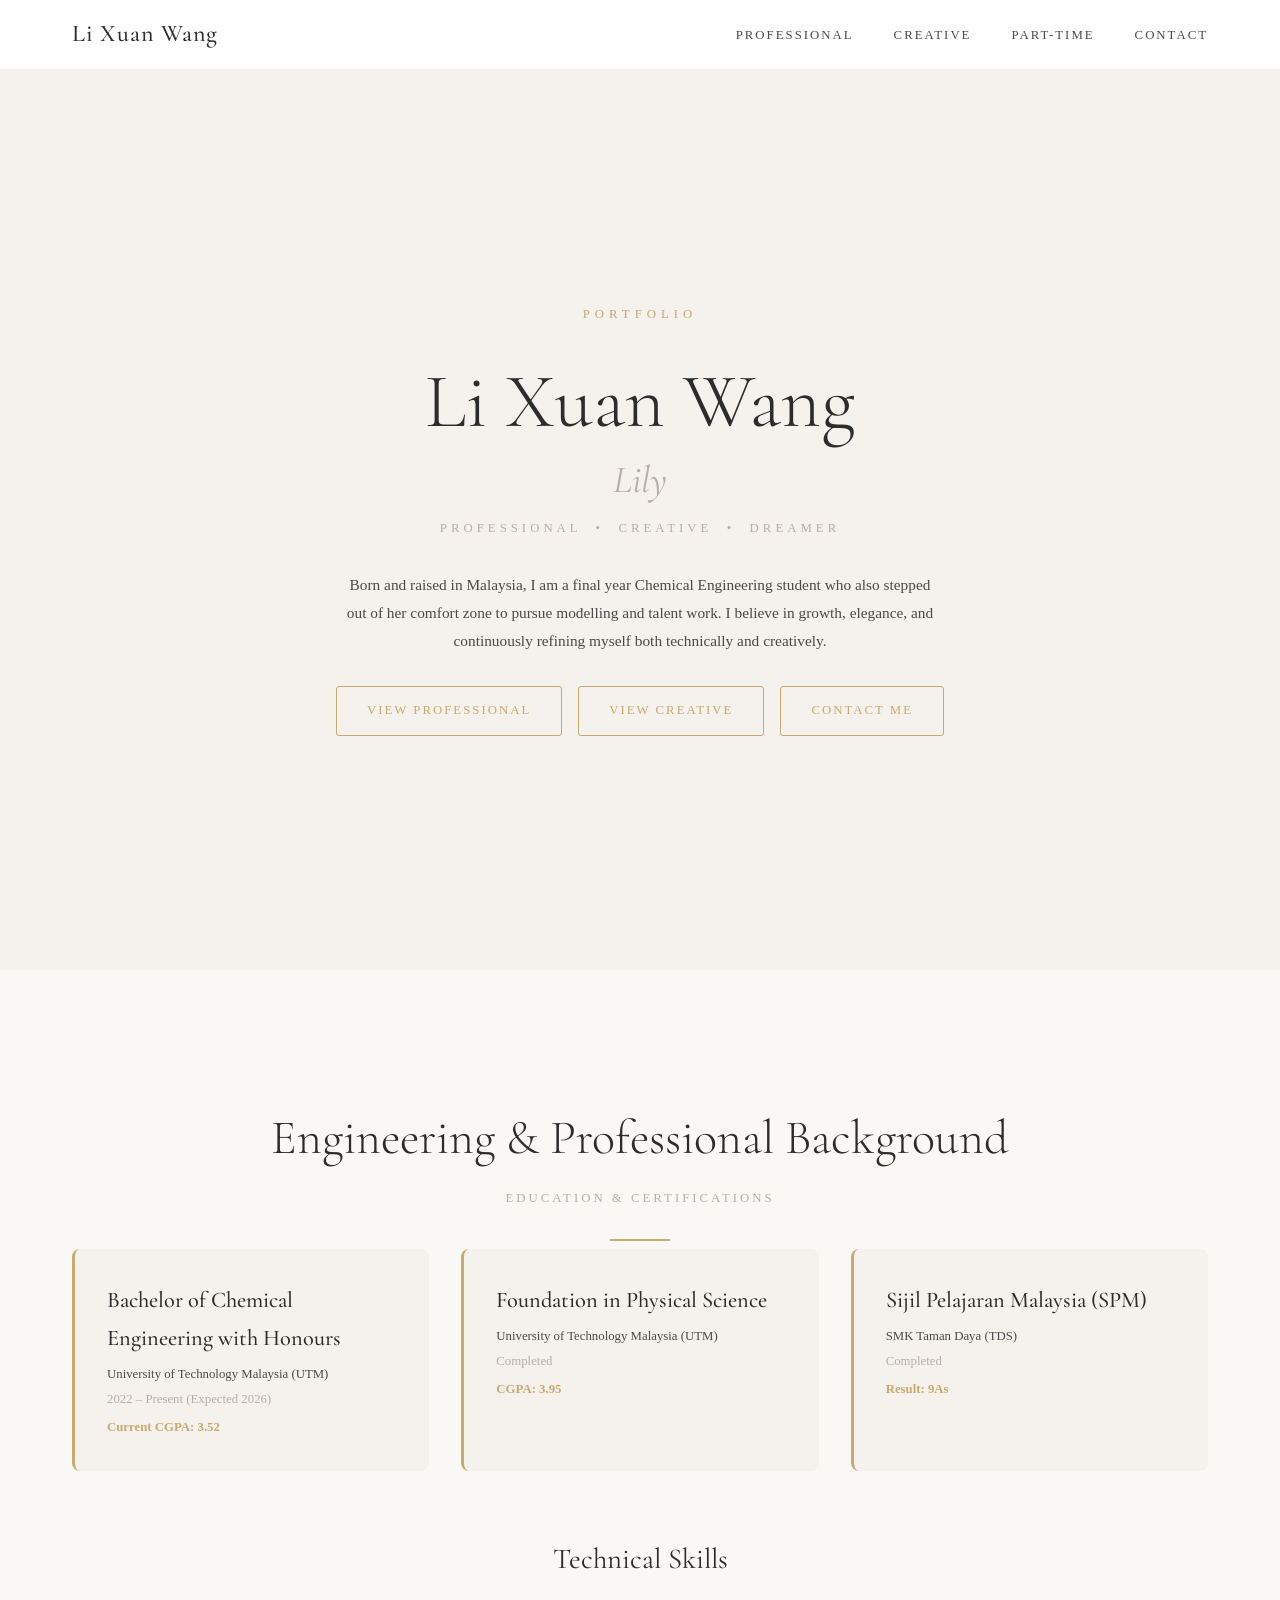
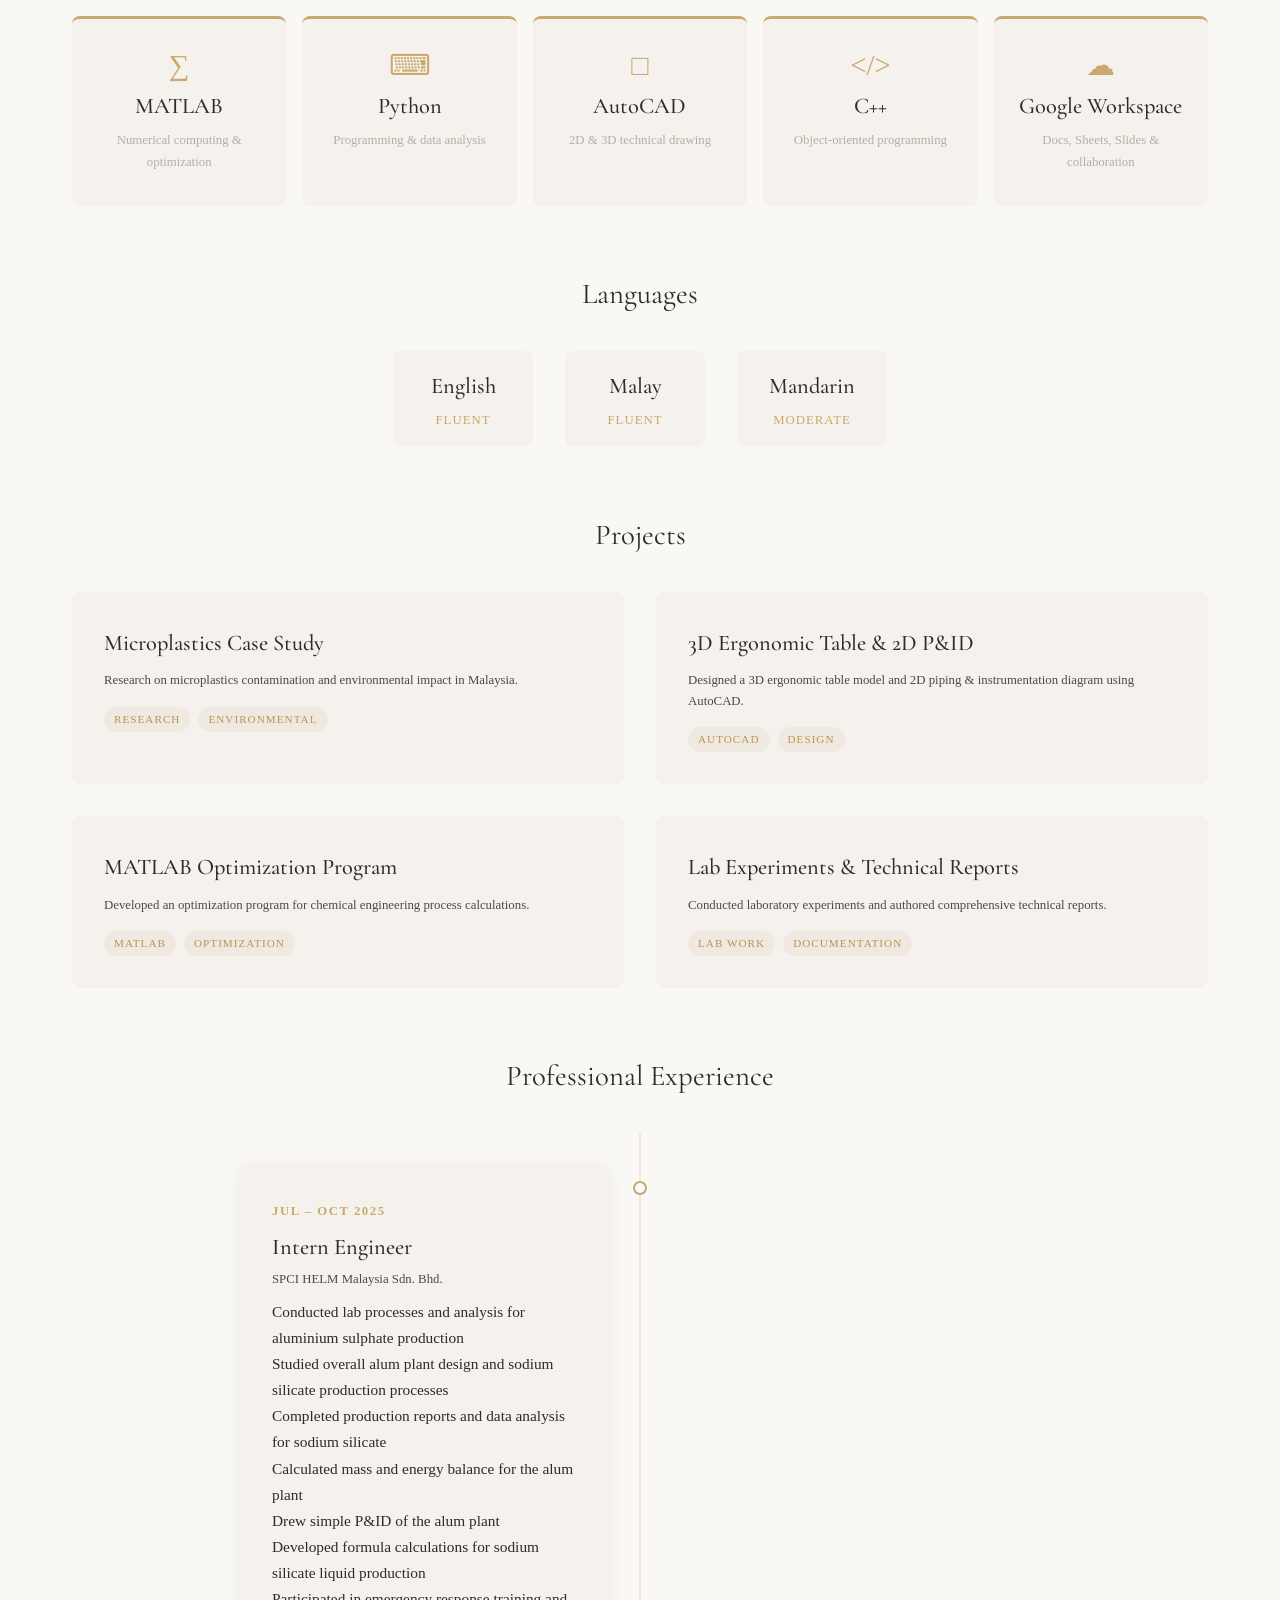
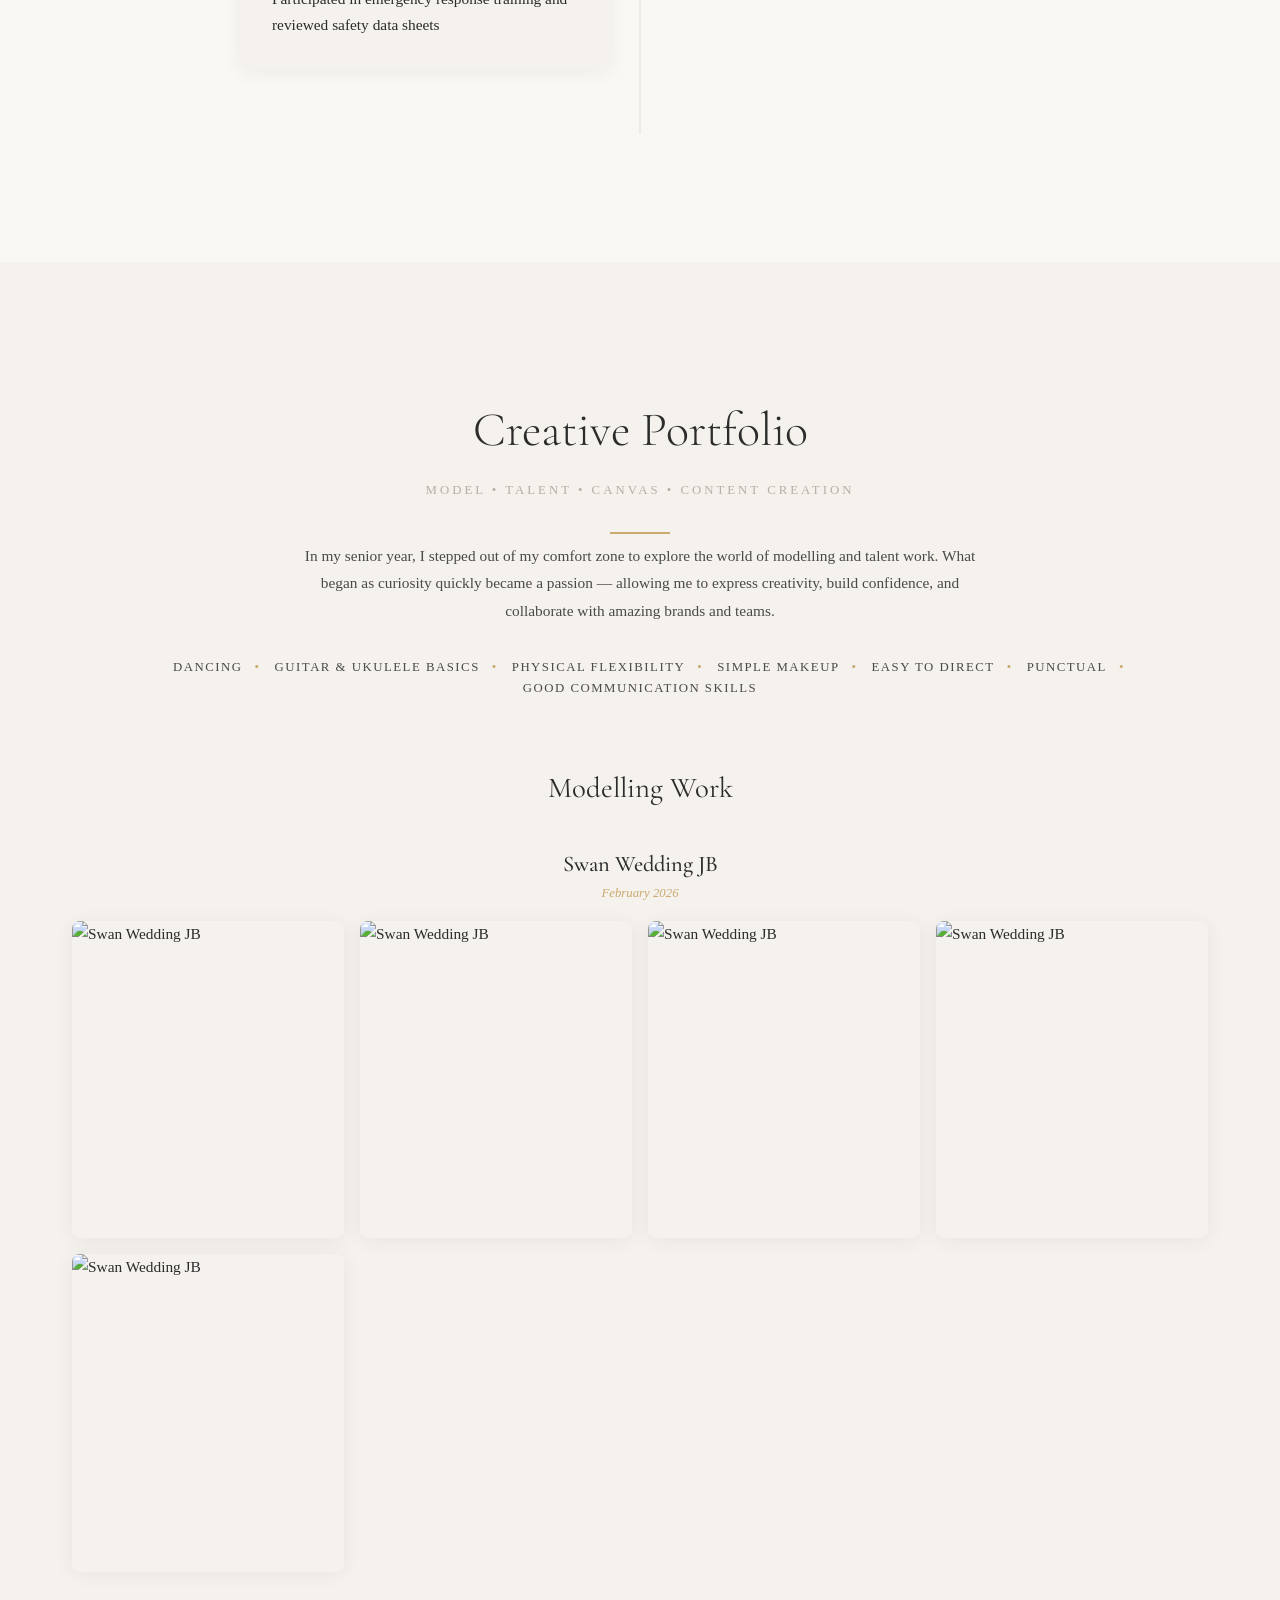
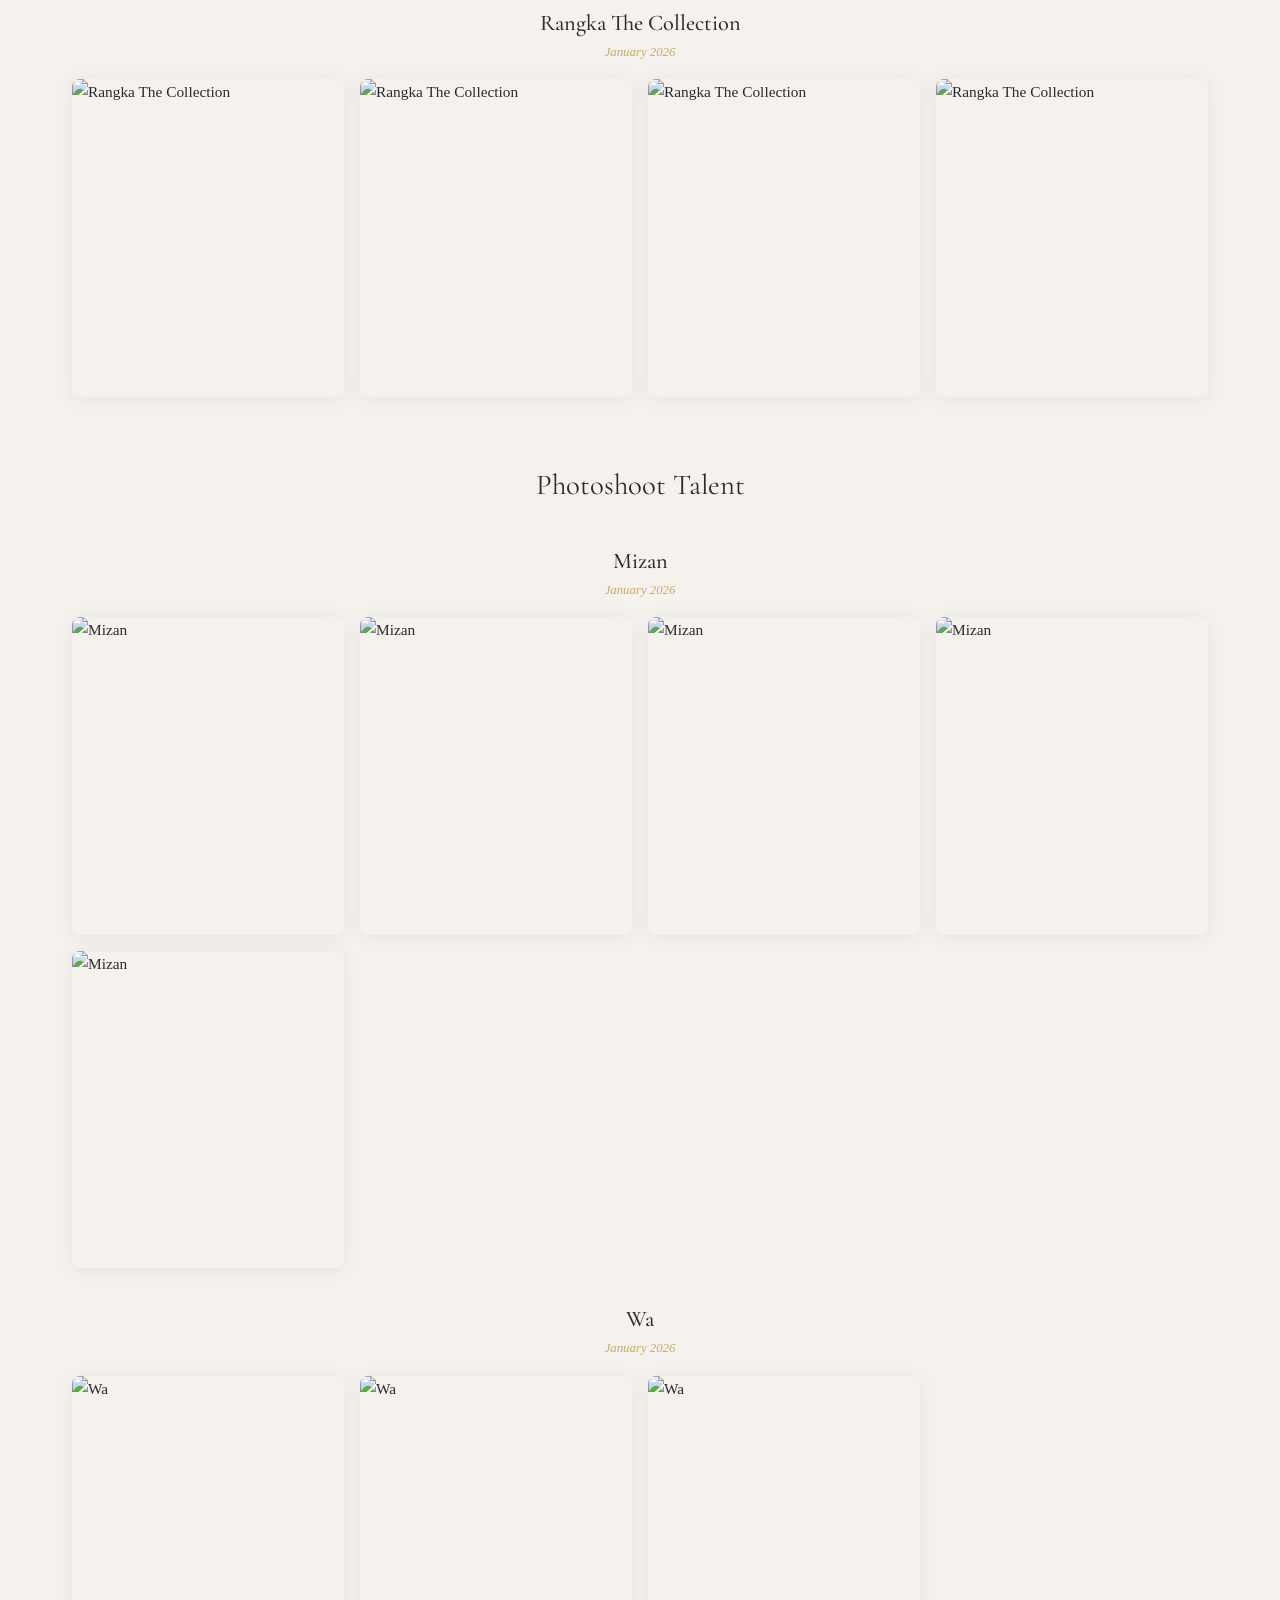
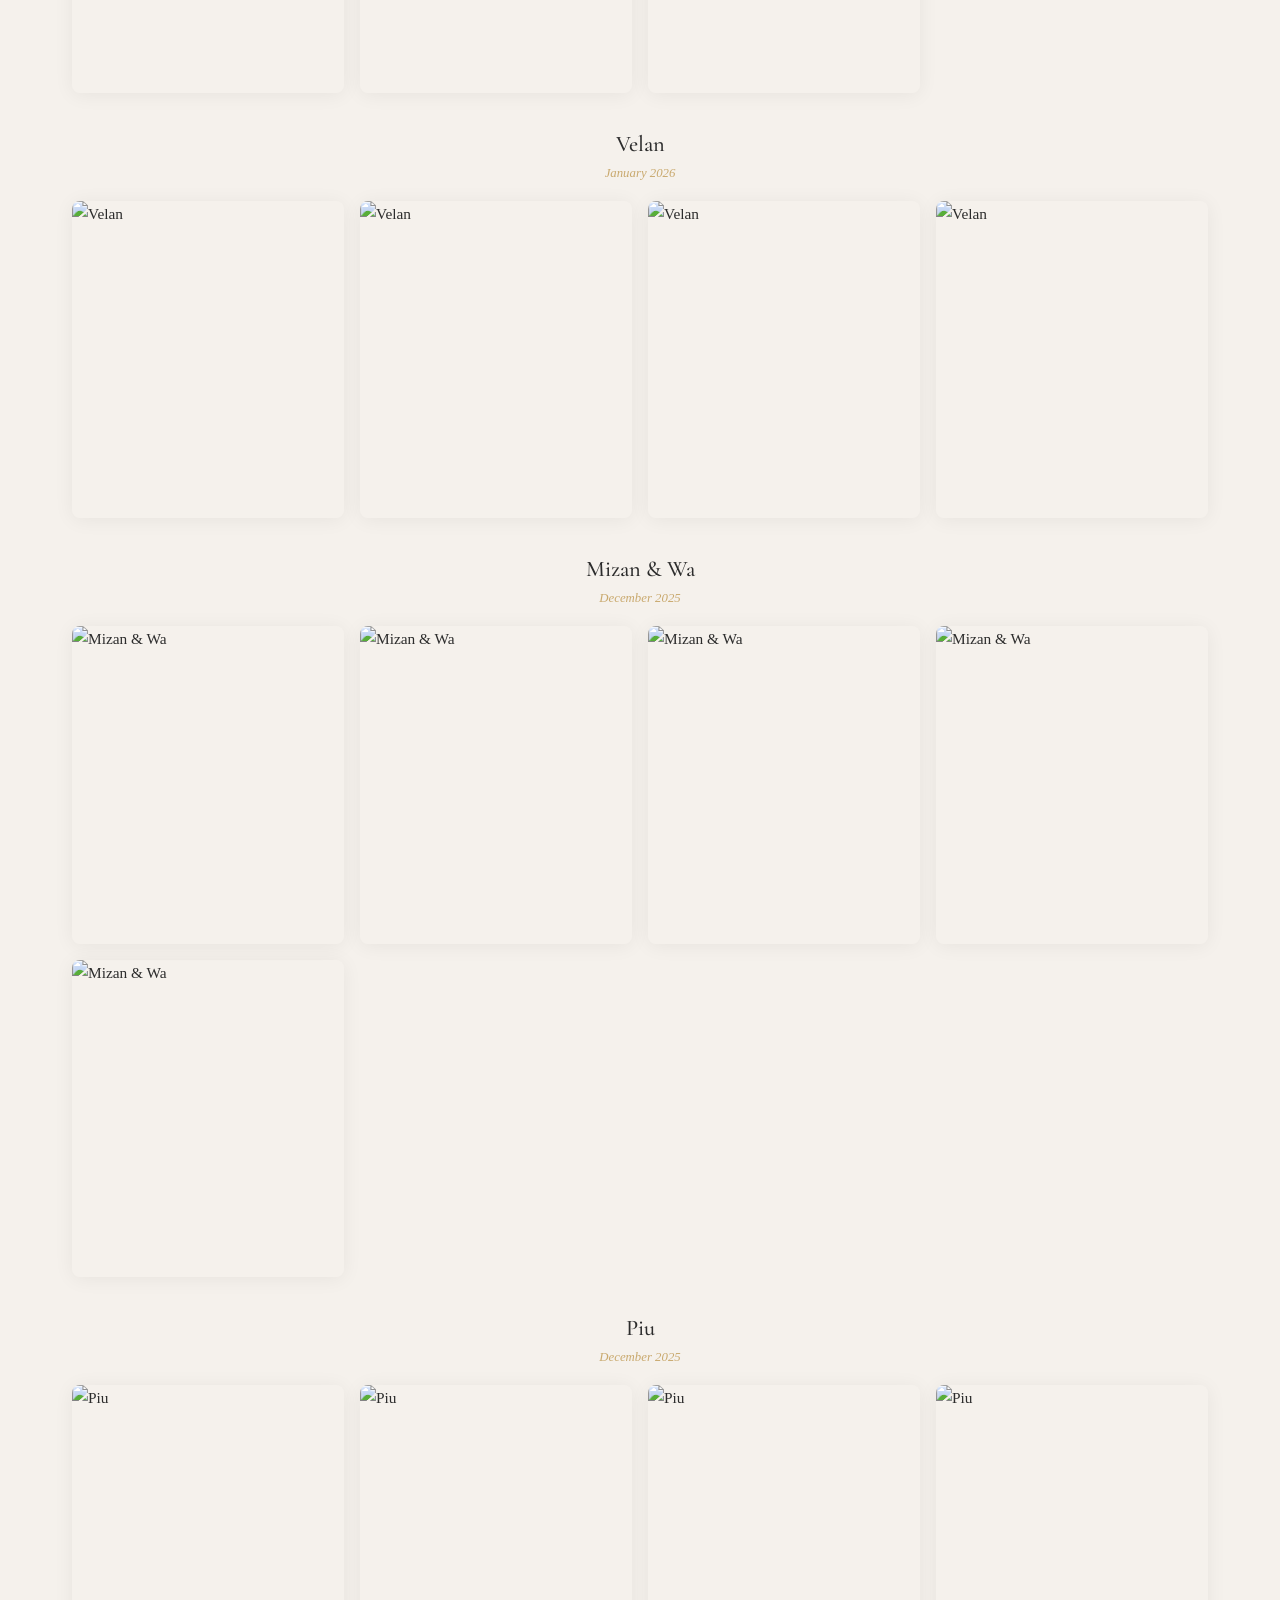
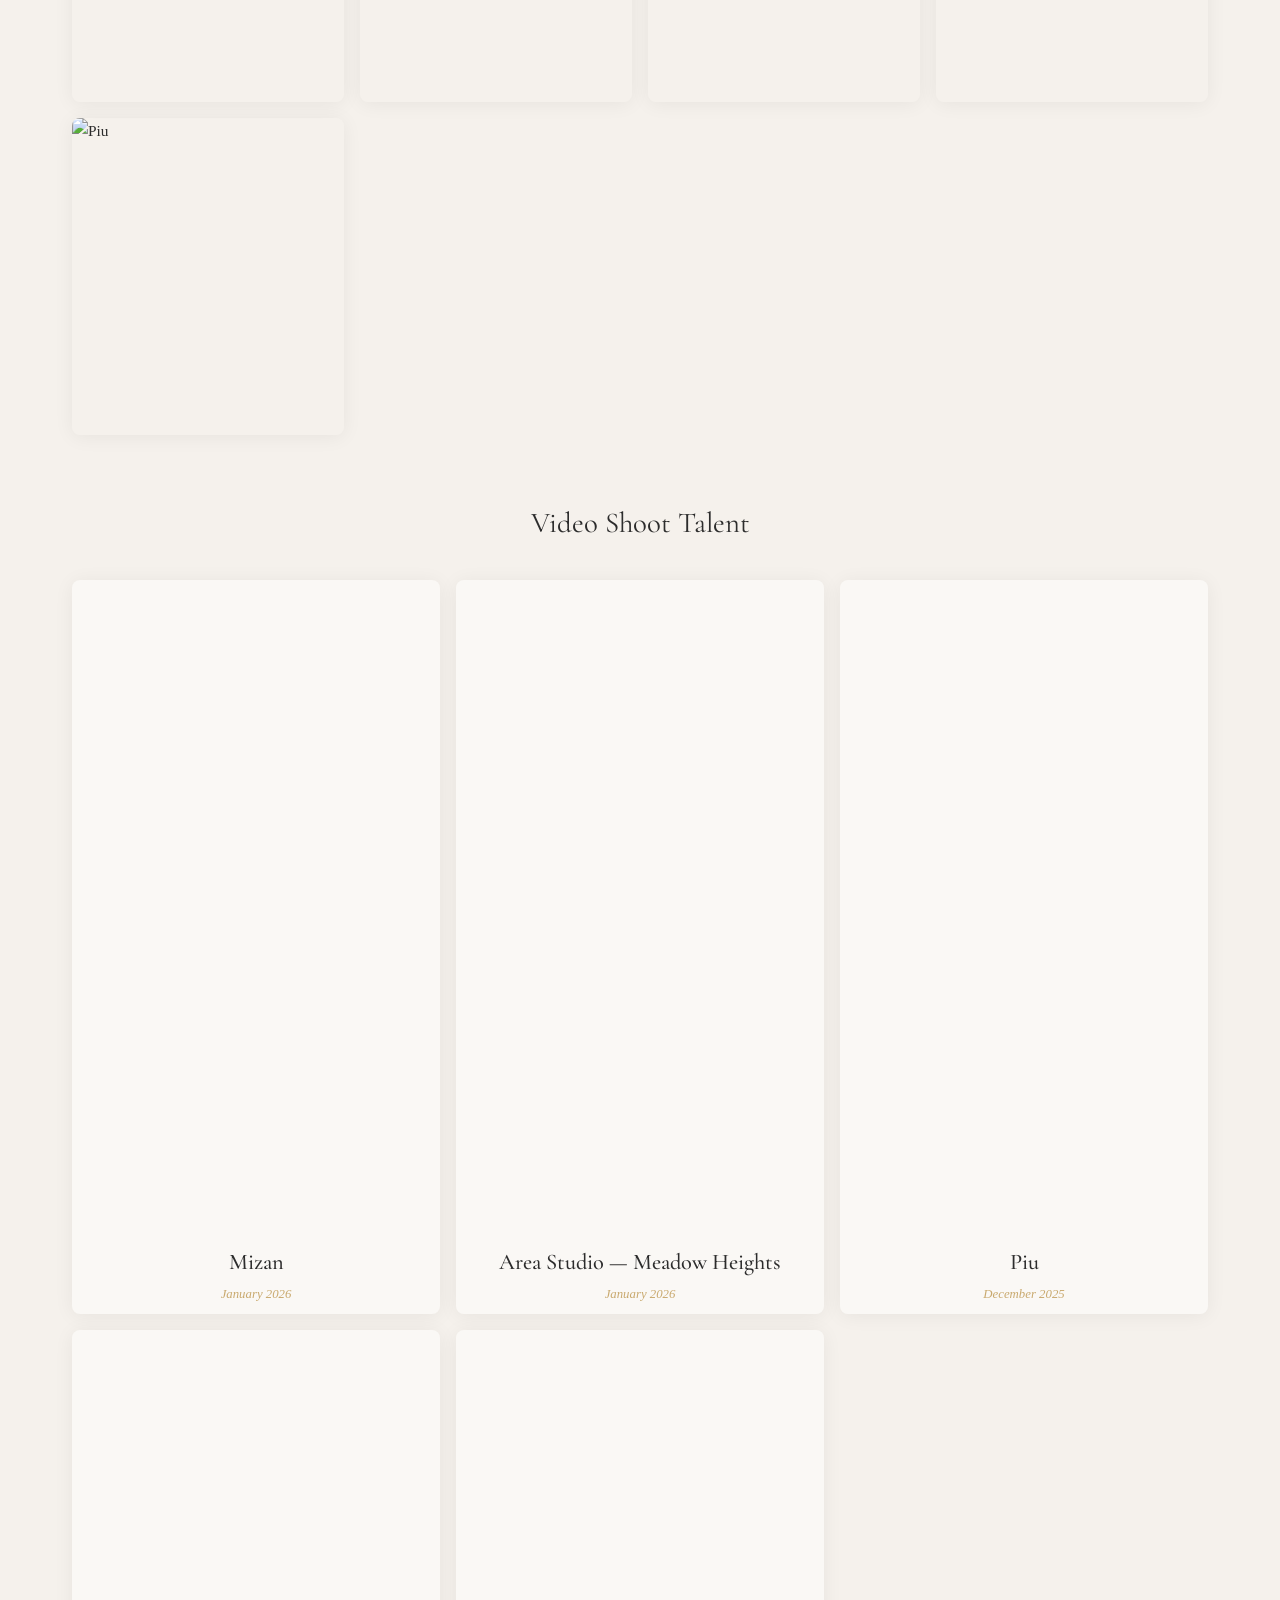
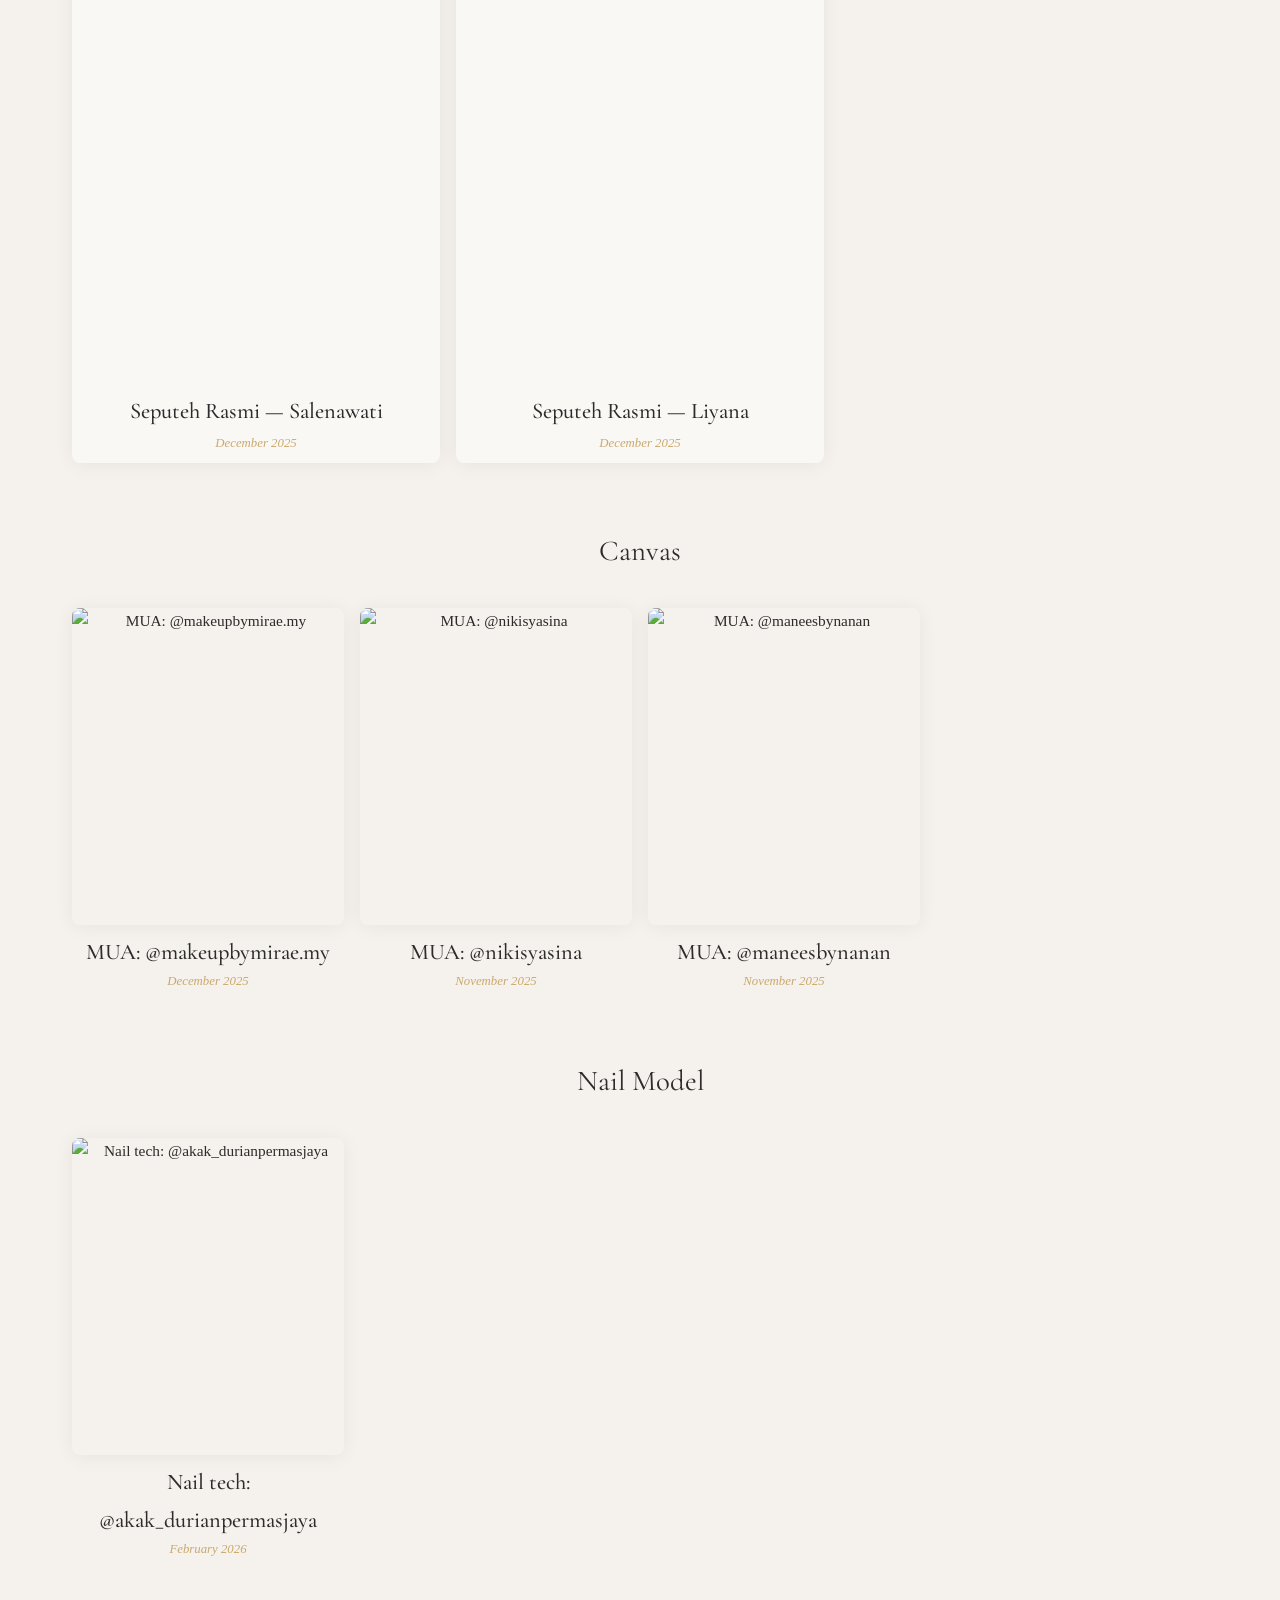
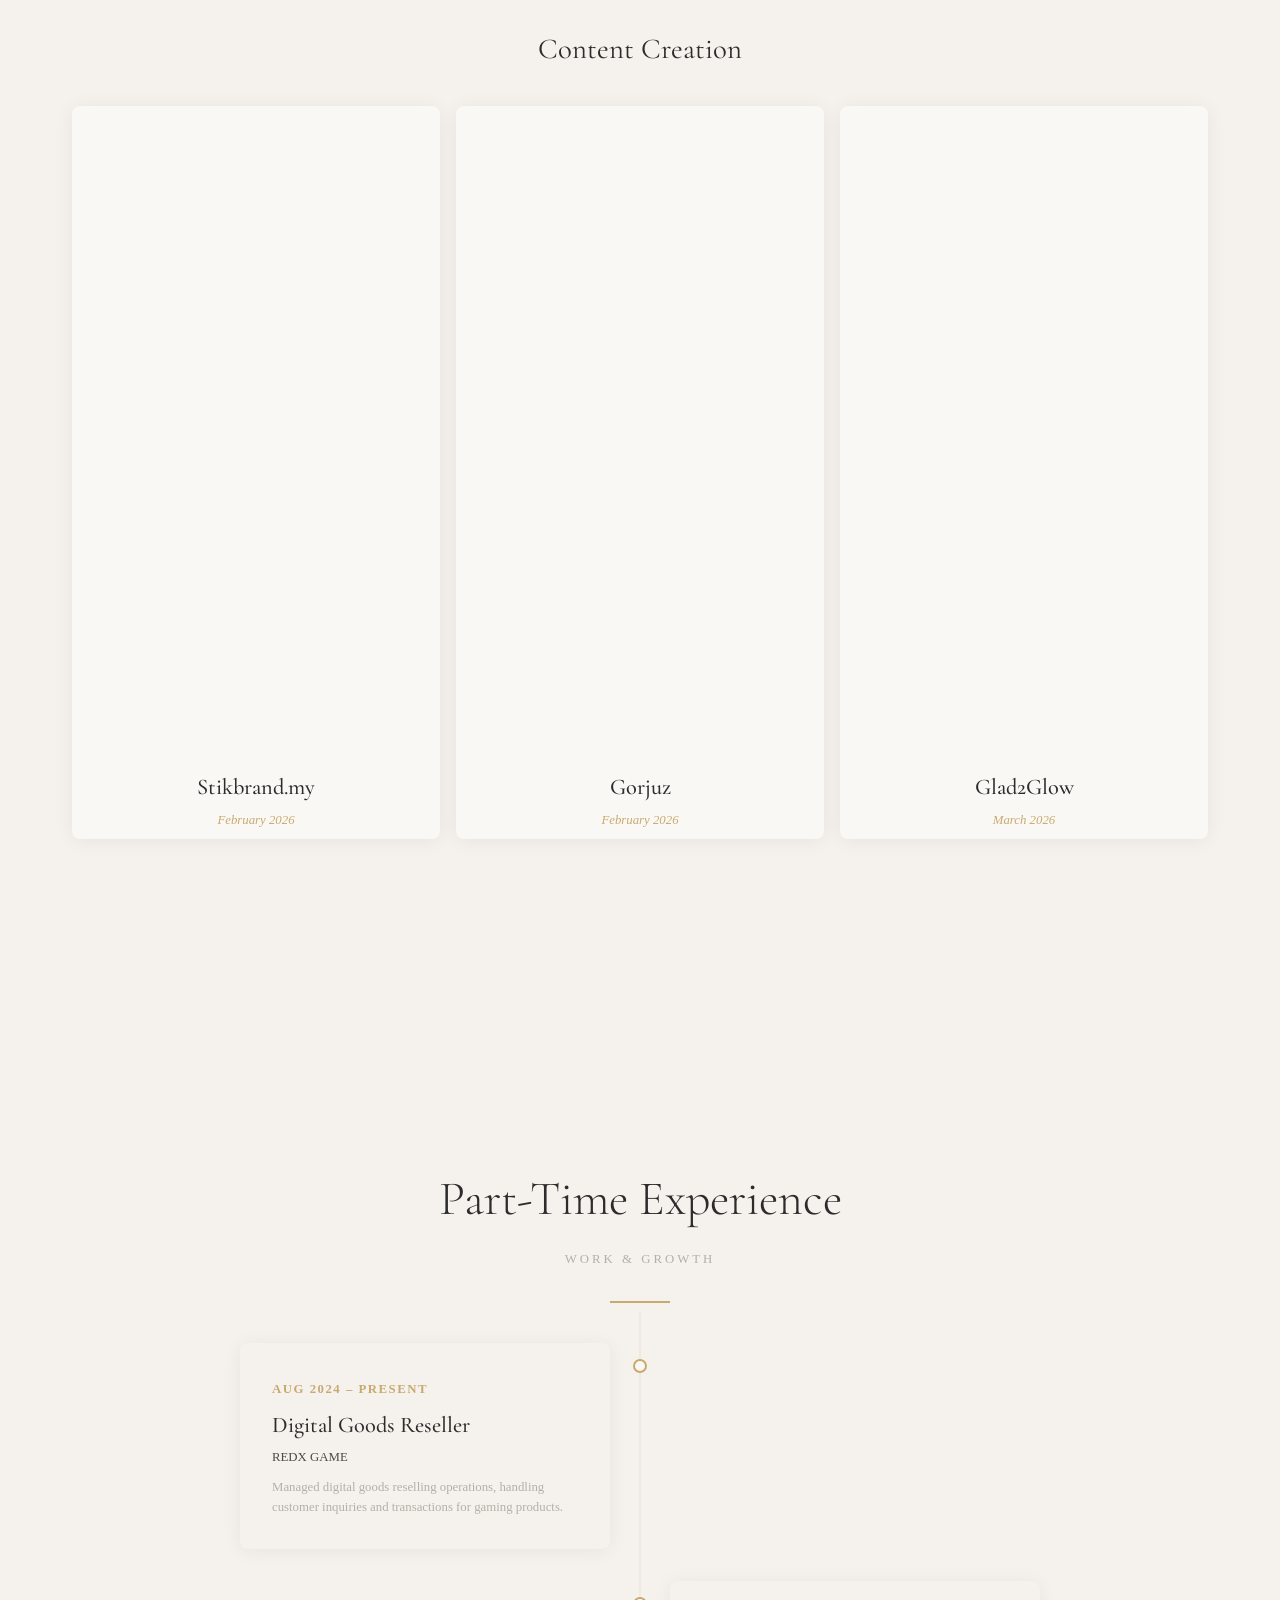
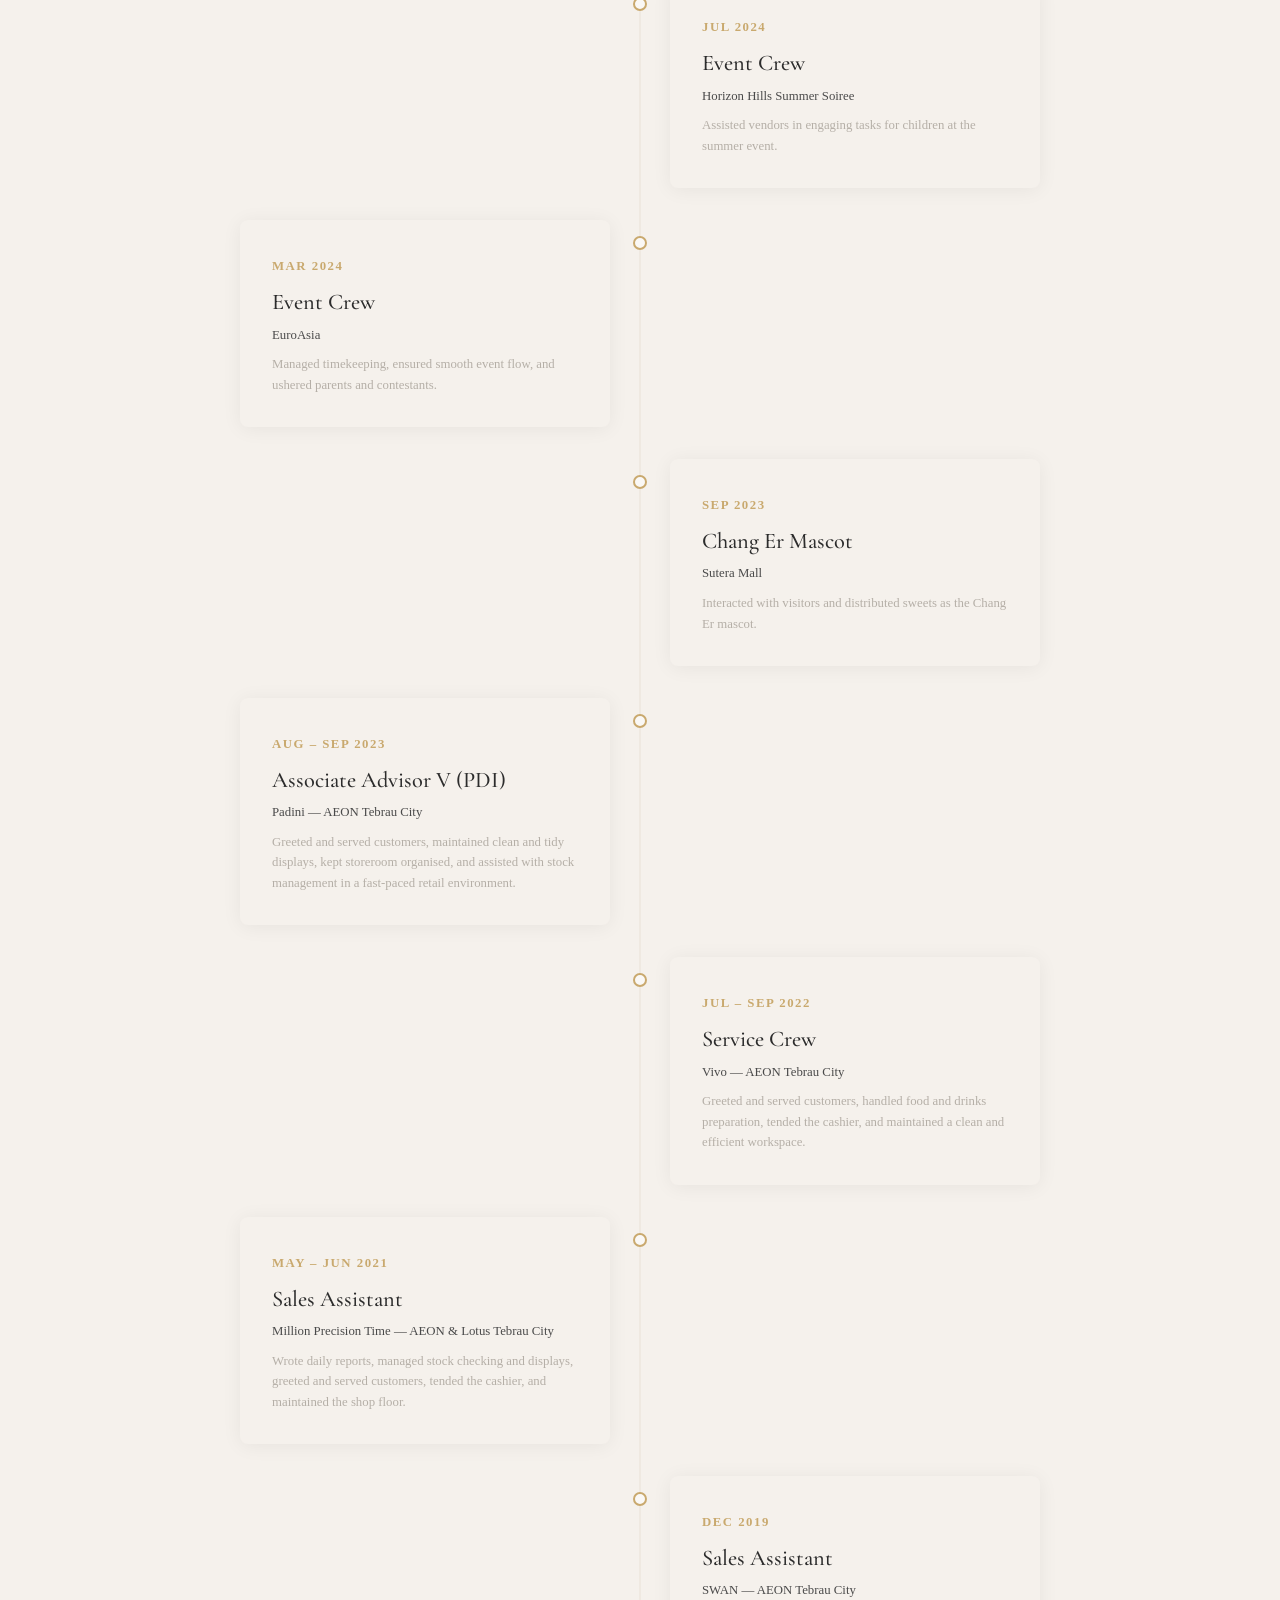
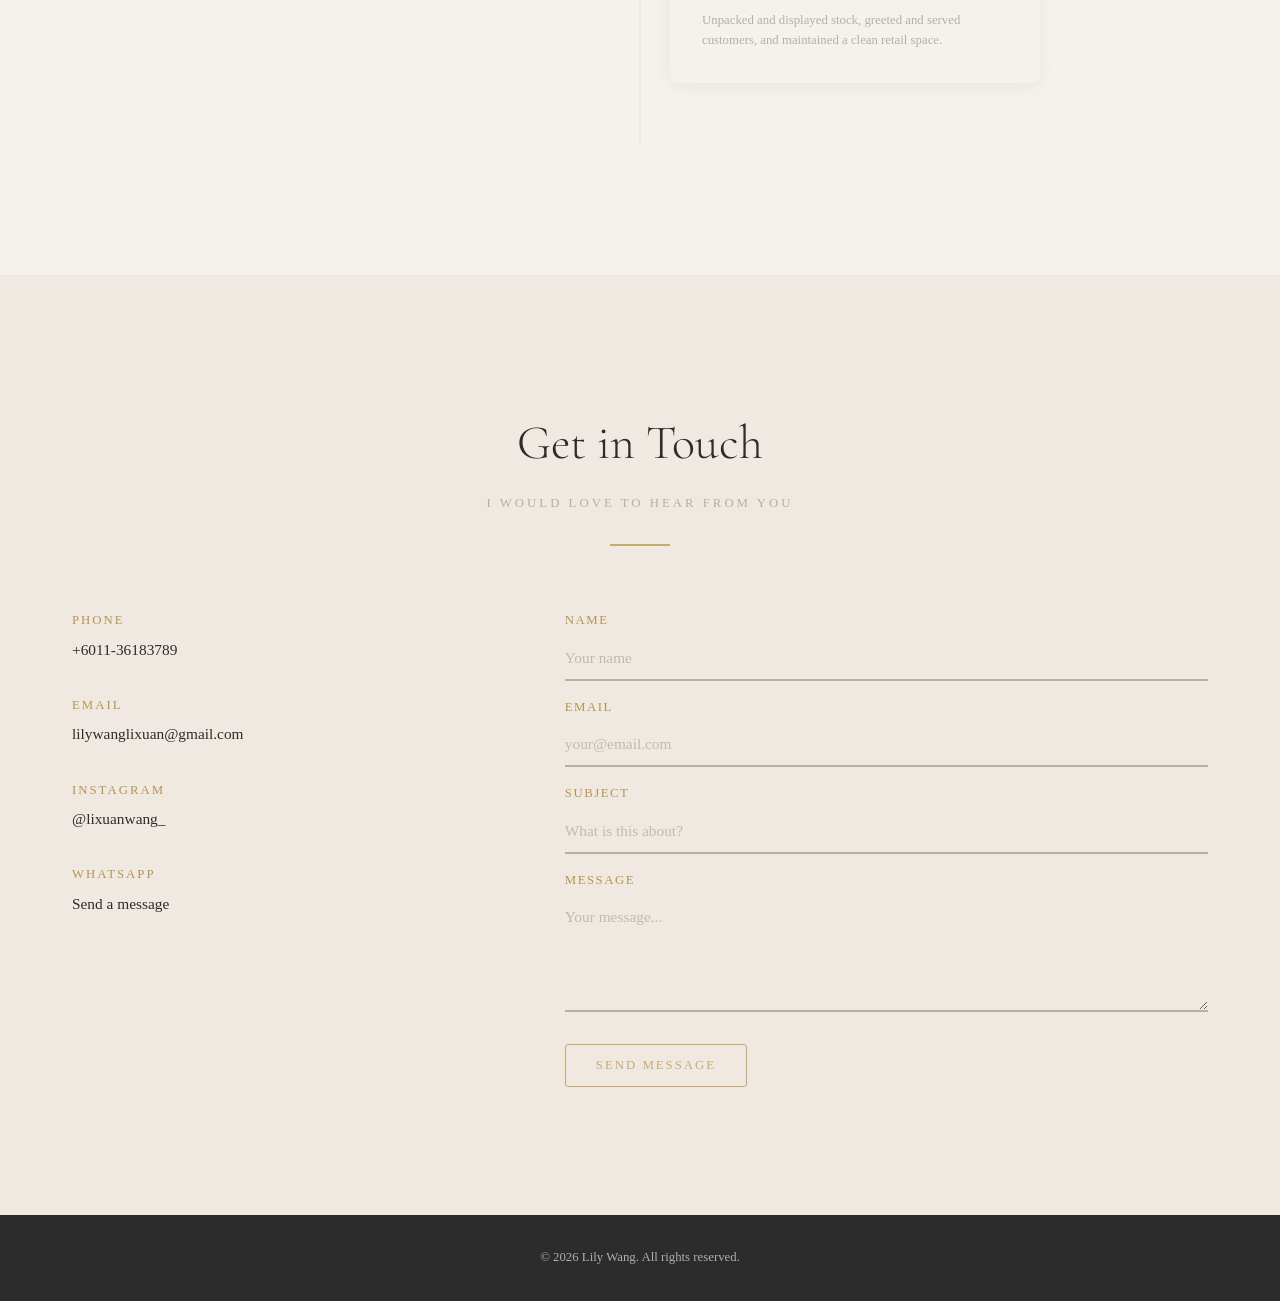
==== commit 67c9dbd5: "Fix reverted files: restore dynamic render engine and all styling - index.html: use render.js + data" ====
--- a/index.html
+++ b/index.html
@@ -11,9 +11,6 @@
     <link rel="preconnect" href="https://fonts.gstatic.com" crossorigin>
     <link href="https://fonts.googleapis.com/css2?family=Cormorant+Garamond:ital,wght@0,300;0,400;0,500;0,600;0,700;1,400;1,500&display=swap" rel="stylesheet">
 
-    <!-- Splide.js CSS -->
-    <link rel="stylesheet" href="https://cdn.jsdelivr.net/npm/@splidejs/splide@4.1.4/dist/css/splide.min.css">
-
     <!-- Custom CSS -->
     <link rel="stylesheet" href="css/style.css">
 </head>
@@ -24,529 +21,11 @@
 
     <!-- ========== NAVIGATION ========== -->
     <header class="navbar" id="navbar">
-        <nav class="navbar__inner container">
-            <a href="#hero" class="navbar__logo">Li Xuan Wang</a>
-            <ul class="navbar__menu" id="navMenu">
-                <li><a href="#engineering" class="navbar__link">Professional</a></li>
-                <li><a href="#modelling" class="navbar__link">Creative</a></li>
-                <li><a href="#experience" class="navbar__link">Experience</a></li>
-                <li><a href="#contact" class="navbar__link">Contact</a></li>
-            </ul>
-            <button class="navbar__hamburger" id="hamburger" aria-label="Toggle menu" aria-expanded="false">
-                <span></span>
-                <span></span>
-                <span></span>
-            </button>
-        </nav>
+        <nav class="navbar__inner container" id="navbarInner"></nav>
     </header>
 
-    <main>
-        <!-- ========== HERO SECTION ========== -->
-        <section class="hero" id="hero">
-            <div class="hero__content container">
-                <p class="hero__eyebrow reveal">Portfolio</p>
-                <h1 class="hero__title reveal">
-                    Li Xuan Wang
-                    <span class="hero__title--chinese">Lily</span>
-                </h1>
-                <p class="hero__subtitle reveal">Professional &nbsp;&bull;&nbsp; Creative &nbsp;&bull;&nbsp; Dreamer</p>
-                <p class="hero__intro reveal">
-                    Born and raised in Malaysia, I am a final year Chemical Engineering student
-                    who also stepped out of her comfort zone to pursue modelling and talent work.
-                    I believe in growth, elegance, and continuously refining myself both technically
-                    and creatively.
-                </p>
-                <div class="hero__cta reveal">
-                    <a href="#engineering" class="btn btn--primary">View Professional</a>
-                    <a href="#modelling" class="btn btn--outline">View Creative</a>
-                    <a href="#contact" class="btn btn--outline">Contact Me</a>
-                </div>
-            </div>
-        </section>
-
-        <!-- ========== ENGINEERING SECTION ========== -->
-        <section class="section engineering" id="engineering">
-            <div class="container">
-                <h2 class="section__title reveal">Engineering &amp; Professional Background</h2>
-                <p class="section__subtitle reveal">Education &amp; Technical Expertise</p>
-
-                <!-- Education -->
-                <div class="engineering__education reveal">
-                    <div class="education-card">
-                        <h3>Bachelor of Chemical Engineering</h3>
-                        <p class="education-card__school">University of Technology Malaysia (UTM)</p>
-                        <p class="education-card__year">2022 &ndash; Present (Expected 2026)</p>
-                        <p class="education-card__details">Current CGPA: 3.47</p>
-                    </div>
-                    <div class="education-card">
-                        <h3>Foundation in Physical Science</h3>
-                        <p class="education-card__school">University of Technology Malaysia (UTM)</p>
-                        <p class="education-card__year">Completed</p>
-                        <p class="education-card__details">CGPA: 3.95</p>
-                    </div>
-                    <div class="education-card">
-                        <h3>Sijil Pelajaran Malaysia (SPM)</h3>
-                        <p class="education-card__school">SMK Taman Daya (TDS)</p>
-                        <p class="education-card__year">Completed</p>
-                        <p class="education-card__details">Result: 9As</p>
-                    </div>
-                </div>
-
-                <!-- Technical Skills Grid -->
-                <div class="engineering__skills reveal">
-                    <h3 class="subsection-title">Technical Skills</h3>
-                    <div class="skills-grid">
-                        <div class="skill-card">
-                            <div class="skill-card__icon">&#x2211;</div>
-                            <h4 class="skill-card__name">MATLAB</h4>
-                            <p class="skill-card__desc">Numerical computing &amp; optimization</p>
-                        </div>
-                        <div class="skill-card">
-                            <div class="skill-card__icon">&#x2328;</div>
-                            <h4 class="skill-card__name">Python</h4>
-                            <p class="skill-card__desc">Programming &amp; data analysis</p>
-                        </div>
-                        <div class="skill-card">
-                            <div class="skill-card__icon">&#x25A1;</div>
-                            <h4 class="skill-card__name">AutoCAD</h4>
-                            <p class="skill-card__desc">2D &amp; 3D technical drawing</p>
-                        </div>
-                        <div class="skill-card">
-                            <div class="skill-card__icon">&lt;/&gt;</div>
-                            <h4 class="skill-card__name">C++</h4>
-                            <p class="skill-card__desc">Object-oriented programming</p>
-                        </div>
-                        <div class="skill-card">
-                            <div class="skill-card__icon">&#x2601;</div>
-                            <h4 class="skill-card__name">Google Workspace</h4>
-                            <p class="skill-card__desc">Docs, Sheets, Slides &amp; collaboration</p>
-                        </div>
-                    </div>
-                </div>
-
-                <!-- Languages -->
-                <div class="engineering__languages reveal">
-                    <h3 class="subsection-title">Languages</h3>
-                    <div class="languages-list">
-                        <div class="language-item">
-                            <span class="language-item__name">English</span>
-                            <span class="language-item__level">Fluent</span>
-                        </div>
-                        <div class="language-item">
-                            <span class="language-item__name">Malay</span>
-                            <span class="language-item__level">Fluent</span>
-                        </div>
-                        <div class="language-item">
-                            <span class="language-item__name">Mandarin</span>
-                            <span class="language-item__level">Moderate</span>
-                        </div>
-                    </div>
-                </div>
-
-                <!-- Projects -->
-                <div class="engineering__projects reveal">
-                    <h3 class="subsection-title">Projects</h3>
-                    <div class="projects-grid">
-                        <div class="project-card">
-                            <h4 class="project-card__title">Microplastics Case Study</h4>
-                            <p class="project-card__desc">Research on microplastics contamination and environmental impact in Malaysia.</p>
-                            <div class="project-card__tags">
-                                <span class="tag">Research</span>
-                                <span class="tag">Environmental</span>
-                            </div>
-                        </div>
-                        <div class="project-card">
-                            <h4 class="project-card__title">3D Ergonomic Table &amp; 2D P&amp;ID</h4>
-                            <p class="project-card__desc">Designed a 3D ergonomic table model and 2D piping &amp; instrumentation diagram using AutoCAD.</p>
-                            <div class="project-card__tags">
-                                <span class="tag">AutoCAD</span>
-                                <span class="tag">Design</span>
-                            </div>
-                        </div>
-                        <div class="project-card">
-                            <h4 class="project-card__title">MATLAB Optimization Program</h4>
-                            <p class="project-card__desc">Developed an optimization program for chemical engineering process calculations.</p>
-                            <div class="project-card__tags">
-                                <span class="tag">MATLAB</span>
-                                <span class="tag">Optimization</span>
-                            </div>
-                        </div>
-                        <div class="project-card">
-                            <h4 class="project-card__title">Lab Experiments &amp; Technical Reports</h4>
-                            <p class="project-card__desc">Conducted laboratory experiments and authored comprehensive technical reports.</p>
-                            <div class="project-card__tags">
-                                <span class="tag">Lab Work</span>
-                                <span class="tag">Documentation</span>
-                            </div>
-                        </div>
-                    </div>
-                </div>
-            </div>
-        </section>
-
-        <!-- ========== CREATIVE SECTION ========== -->
-        <section class="section modelling" id="modelling">
-            <div class="container">
-                <h2 class="section__title reveal">Creative Portfolio</h2>
-                <p class="section__subtitle reveal">Model &bull; Talent &bull; Canvas &bull; Content</p>
-
-                <!-- Intro -->
-                <div class="modelling__intro reveal">
-                    <p>
-                        In my senior year, I stepped out of my comfort zone to explore the world of
-                        modelling and talent work. What began as curiosity quickly became a passion
-                        &mdash; allowing me to express creativity, build confidence, and collaborate
-                        with amazing brands and teams.
-                    </p>
-                </div>
-
-                <!-- Talent Skills -->
-                <div class="modelling__skills reveal">
-                    <ul class="talent-skills-list">
-                        <li>Dancing</li>
-                        <li>Guitar &amp; Ukulele Basics</li>
-                        <li>Physical Flexibility</li>
-                        <li>Simple Makeup</li>
-                        <li>Easy to Direct</li>
-                        <li>Punctual</li>
-                        <li>Good Communication Skills</li>
-                    </ul>
-                </div>
-
-                <!-- 1. Modelling Work -->
-                <div class="creative-category reveal">
-                    <h3 class="subsection-title">Modelling Work</h3>
-                    <div class="brand-grid">
-                        <div class="brand-card">
-                            <div class="brand-card__image">
-                                <div class="brand-card__placeholder"><span>Swan Wedding JB</span></div>
-                            </div>
-                            <div class="brand-card__info">
-                                <h4 class="brand-card__name">Swan Wedding JB</h4>
-                                <span class="brand-card__type">Model</span>
-                            </div>
-                        </div>
-                        <div class="brand-card">
-                            <div class="brand-card__image">
-                                <div class="brand-card__placeholder"><span>Rangka The Collection</span></div>
-                            </div>
-                            <div class="brand-card__info">
-                                <h4 class="brand-card__name">Rangka The Collection</h4>
-                                <span class="brand-card__type">Model</span>
-                            </div>
-                        </div>
-                        <div class="brand-card">
-                            <div class="brand-card__image">
-                                <div class="brand-card__placeholder"><span>Stikbrand.my</span></div>
-                            </div>
-                            <div class="brand-card__info">
-                                <h4 class="brand-card__name">Stikbrand.my</h4>
-                                <span class="brand-card__type">Model</span>
-                            </div>
-                        </div>
-                    </div>
-                </div>
-
-                <!-- 2. Photoshoot Talent -->
-                <div class="creative-category reveal">
-                    <h3 class="subsection-title">Photoshoot Talent</h3>
-                    <div class="brand-grid">
-                        <div class="brand-card">
-                            <div class="brand-card__image">
-                                <div class="brand-card__placeholder"><span>Coming Soon</span></div>
-                            </div>
-                            <div class="brand-card__info">
-                                <h4 class="brand-card__name">Add your photoshoot work here</h4>
-                                <span class="brand-card__type">Photoshoot</span>
-                            </div>
-                        </div>
-                    </div>
-                </div>
-
-                <!-- 3. Video Shoot Talent -->
-                <div class="creative-category reveal">
-                    <h3 class="subsection-title">Video Shoot Talent</h3>
-                    <div class="brand-grid">
-                        <div class="brand-card">
-                            <div class="brand-card__image">
-                                <div class="brand-card__placeholder"><span>Seputeh Rasmi</span></div>
-                            </div>
-                            <div class="brand-card__info">
-                                <h4 class="brand-card__name">Seputeh Rasmi</h4>
-                                <span class="brand-card__type">Video Talent</span>
-                                <span class="brand-card__date">The Bintang Perfume</span>
-                            </div>
-                        </div>
-                        <div class="brand-card">
-                            <div class="brand-card__image">
-                                <div class="brand-card__placeholder"><span>Area Studio</span></div>
-                            </div>
-                            <div class="brand-card__info">
-                                <h4 class="brand-card__name">Area Studio</h4>
-                                <span class="brand-card__type">Video Talent</span>
-                                <span class="brand-card__date">Meadow Heights</span>
-                            </div>
-                        </div>
-                        <div class="brand-card">
-                            <div class="brand-card__image">
-                                <div class="brand-card__placeholder"><span>Piu</span></div>
-                            </div>
-                            <div class="brand-card__info">
-                                <h4 class="brand-card__name">Piu</h4>
-                                <span class="brand-card__type">Video Talent</span>
-                            </div>
-                        </div>
-                    </div>
-                    <div class="video-grid" style="margin-top: var(--space-md);">
-                        <div class="video-card">
-                            <video controls preload="metadata">
-                                <source src="assets/videos/seputeh-rasmi-liyana.mp4" type="video/mp4">
-                            </video>
-                            <p class="video-card__caption">Seputeh Rasmi &mdash; The Bintang Perfume (Liyana)</p>
-                        </div>
-                        <div class="video-card">
-                            <video controls preload="metadata">
-                                <source src="assets/videos/seputeh-rasmi-salenawati.mp4" type="video/mp4">
-                            </video>
-                            <p class="video-card__caption">Seputeh Rasmi &mdash; The Bintang Perfume (Salenawati)</p>
-                        </div>
-                        <div class="video-card">
-                            <video controls preload="metadata">
-                                <source src="assets/videos/area-studio-meadow-heights.mp4" type="video/mp4">
-                            </video>
-                            <p class="video-card__caption">Area Studio &mdash; Meadow Heights</p>
-                        </div>
-                        <div class="video-card">
-                            <video controls preload="metadata">
-                                <source src="assets/videos/piu.mp4" type="video/mp4">
-                            </video>
-                            <p class="video-card__caption">Talent &mdash; Piu</p>
-                        </div>
-                    </div>
-                </div>
-
-                <!-- 4. Canvas -->
-                <div class="creative-category reveal">
-                    <h3 class="subsection-title">Canvas</h3>
-                    <div class="brand-grid">
-                        <div class="brand-card">
-                            <div class="brand-card__image">
-                                <div class="brand-card__placeholder"><span>makeupbymirae.my</span></div>
-                            </div>
-                            <div class="brand-card__info">
-                                <h4 class="brand-card__name">makeupbymirae.my</h4>
-                                <span class="brand-card__type">Canvas</span>
-                            </div>
-                        </div>
-                    </div>
-                    <div class="video-grid" style="margin-top: var(--space-md);">
-                        <div class="video-card">
-                            <video controls preload="metadata">
-                                <source src="assets/videos/makeupbymirae.mp4" type="video/mp4">
-                            </video>
-                            <p class="video-card__caption">Canvas &mdash; makeupbymirae.my</p>
-                        </div>
-                    </div>
-                </div>
-
-                <!-- 5. Nail Model -->
-                <div class="creative-category reveal">
-                    <h3 class="subsection-title">Nail Model</h3>
-                    <div class="brand-grid">
-                        <div class="brand-card">
-                            <div class="brand-card__image">
-                                <div class="brand-card__placeholder"><span>Coming Soon</span></div>
-                            </div>
-                            <div class="brand-card__info">
-                                <h4 class="brand-card__name">Add your nail modelling work here</h4>
-                                <span class="brand-card__type">Nail Model</span>
-                            </div>
-                        </div>
-                    </div>
-                </div>
-
-                <!-- 6. Content Creation -->
-                <div class="creative-category reveal">
-                    <h3 class="subsection-title">Content Creation</h3>
-                    <div class="brand-grid">
-                        <div class="brand-card">
-                            <div class="brand-card__image">
-                                <div class="brand-card__placeholder"><span>Coming Soon</span></div>
-                            </div>
-                            <div class="brand-card__info">
-                                <h4 class="brand-card__name">Add your content creation work here</h4>
-                                <span class="brand-card__type">Content</span>
-                            </div>
-                        </div>
-                    </div>
-                </div>
-
-            </div>
-        </section>
-
-        <!-- ========== PROFESSIONAL EXPERIENCE SECTION ========== -->
-        <section class="section experience" id="experience">
-            <div class="container">
-                <h2 class="section__title reveal">Professional Experience</h2>
-                <p class="section__subtitle reveal">Internship &amp; Industry</p>
-
-                <div class="timeline">
-                    <div class="timeline__item reveal">
-                        <div class="timeline__marker"></div>
-                        <div class="timeline__content">
-                            <span class="timeline__date">Jul &ndash; Oct 2025</span>
-                            <h3 class="timeline__role">Intern Engineer</h3>
-                            <h4 class="timeline__company">SPCI HELM Malaysia Sdn. Bhd.</h4>
-                            <p class="timeline__desc">
-                                Conducted lab processes and analysis for aluminium sulphate production. Studied overall alum plant design and sodium silicate production processes. Completed production reports and data analysis for sodium silicate. Calculated mass and energy balance for the alum plant. Drew simple P&amp;ID of the alum plant. Developed formula calculations for sodium silicate liquid production. Participated in emergency response training and reviewed safety data sheets.
-                            </p>
-                        </div>
-                    </div>
-                </div>
-            </div>
-        </section>
-
-        <!-- ========== PART-TIME EXPERIENCE SECTION ========== -->
-        <section class="section experience-pt" id="experience-pt">
-            <div class="container">
-                <h2 class="section__title reveal">Part-Time Experience</h2>
-                <p class="section__subtitle reveal">Work &amp; Growth</p>
-
-                <div class="timeline">
-                    <div class="timeline__item reveal">
-                        <div class="timeline__marker"></div>
-                        <div class="timeline__content">
-                            <span class="timeline__date">Digital Goods</span>
-                            <h3 class="timeline__role">Digital Goods Reseller</h3>
-                            <h4 class="timeline__company">REDX GAME</h4>
-                            <p class="timeline__desc">Managed digital goods reselling operations, handling customer inquiries and transactions for gaming products.</p>
-                        </div>
-                    </div>
-
-                    <div class="timeline__item reveal">
-                        <div class="timeline__marker"></div>
-                        <div class="timeline__content">
-                            <span class="timeline__date">Aug &ndash; Sep 2023</span>
-                            <h3 class="timeline__role">Associate Advisor V (PDI)</h3>
-                            <h4 class="timeline__company">Padini &mdash; AEON Tebrau City</h4>
-                            <p class="timeline__desc">Greeted and served customers, maintained clean and tidy displays, kept storeroom organised, and assisted with stock management in a fast-paced retail environment.</p>
-                        </div>
-                    </div>
-
-                    <div class="timeline__item reveal">
-                        <div class="timeline__marker"></div>
-                        <div class="timeline__content">
-                            <span class="timeline__date">Jul &ndash; Sep 2022</span>
-                            <h3 class="timeline__role">Service Crew</h3>
-                            <h4 class="timeline__company">Vivo &mdash; AEON Tebrau City</h4>
-                            <p class="timeline__desc">Greeted and served customers, handled food and drinks preparation, tended the cashier, and maintained a clean and efficient workspace.</p>
-                        </div>
-                    </div>
-
-                    <div class="timeline__item reveal">
-                        <div class="timeline__marker"></div>
-                        <div class="timeline__content">
-                            <span class="timeline__date">May &ndash; Jun 2021</span>
-                            <h3 class="timeline__role">Sales Assistant</h3>
-                            <h4 class="timeline__company">Million Precision Time &mdash; AEON &amp; Lotus Tebrau City</h4>
-                            <p class="timeline__desc">Wrote daily reports, managed stock checking and displays, greeted and served customers, tended the cashier, and maintained the shop floor.</p>
-                        </div>
-                    </div>
-
-                    <div class="timeline__item reveal">
-                        <div class="timeline__marker"></div>
-                        <div class="timeline__content">
-                            <span class="timeline__date">Dec 2019</span>
-                            <h3 class="timeline__role">Sales Assistant</h3>
-                            <h4 class="timeline__company">SWAN &mdash; AEON Tebrau City</h4>
-                            <p class="timeline__desc">Unpacked and displayed stock, greeted and served customers, and maintained a clean retail space.</p>
-                        </div>
-                    </div>
-
-                    <div class="timeline__item reveal">
-                        <div class="timeline__marker"></div>
-                        <div class="timeline__content">
-                            <span class="timeline__date">Jul 2024</span>
-                            <h3 class="timeline__role">Event Crew</h3>
-                            <h4 class="timeline__company">Horizon Hills Summer Soiree</h4>
-                            <p class="timeline__desc">Assisted vendors in engaging tasks for children at the summer event.</p>
-                        </div>
-                    </div>
-
-                    <div class="timeline__item reveal">
-                        <div class="timeline__marker"></div>
-                        <div class="timeline__content">
-                            <span class="timeline__date">Mar 2024</span>
-                            <h3 class="timeline__role">Event Crew</h3>
-                            <h4 class="timeline__company">EuroAsia</h4>
-                            <p class="timeline__desc">Managed timekeeping, ensured smooth event flow, and ushered parents and contestants.</p>
-                        </div>
-                    </div>
-
-                    <div class="timeline__item reveal">
-                        <div class="timeline__marker"></div>
-                        <div class="timeline__content">
-                            <span class="timeline__date">Sep 2023</span>
-                            <h3 class="timeline__role">Chang Er Mascot</h3>
-                            <h4 class="timeline__company">Sutera Mall</h4>
-                            <p class="timeline__desc">Interacted with visitors and distributed sweets as the Chang Er mascot.</p>
-                        </div>
-                    </div>
-                </div>
-            </div>
-        </section>
-
-        <!-- ========== CONTACT SECTION ========== -->
-        <section class="section contact" id="contact">
-            <div class="container">
-                <h2 class="section__title reveal">Get in Touch</h2>
-                <p class="section__subtitle reveal">I would love to hear from you</p>
-
-                <div class="contact__wrapper">
-                    <!-- Contact Info -->
-                    <div class="contact__info reveal">
-                        <div class="contact__item">
-                            <span class="contact__label">Phone</span>
-                            <a href="tel:+60113618378">+6011-36183789</a>
-                        </div>
-                        <div class="contact__item">
-                            <span class="contact__label">Email</span>
-                            <a href="mailto:lilywanglixuan@gmail.com">lilywanglixuan@gmail.com</a>
-                        </div>
-                        <div class="contact__item">
-                            <span class="contact__label">Instagram</span>
-                            <a href="https://instagram.com/lixuanwang_" target="_blank" rel="noopener">@lixuanwang_</a>
-                        </div>
-                        <div class="contact__item">
-                            <span class="contact__label">WhatsApp</span>
-                            <a href="https://wa.me/601136183789" target="_blank" rel="noopener">Send a message</a>
-                        </div>
-                    </div>
-
-                    <!-- Contact Form -->
-                    <form class="contact__form reveal" id="contactForm">
-                        <div class="form-group">
-                            <label for="name">Name</label>
-                            <input type="text" id="name" name="name" required placeholder="Your name">
-                        </div>
-                        <div class="form-group">
-                            <label for="email">Email</label>
-                            <input type="email" id="email" name="email" required placeholder="your@email.com">
-                        </div>
-                        <div class="form-group">
-                            <label for="subject">Subject</label>
-                            <input type="text" id="subject" name="subject" placeholder="What is this about?">
-                        </div>
-                        <div class="form-group">
-                            <label for="message">Message</label>
-                            <textarea id="message" name="message" rows="5" required placeholder="Your message..."></textarea>
-                        </div>
-                        <button type="submit" class="btn btn--primary">Send Message</button>
-                    </form>
-                </div>
-            </div>
-        </section>
-    </main>
+    <!-- ========== MAIN CONTENT (rendered by render.js) ========== -->
+    <main id="mainContent"></main>
 
     <!-- ========== FOOTER ========== -->
     <footer class="footer">
@@ -555,11 +34,10 @@
         </div>
     </footer>
 
-    <!-- Splide.js -->
-    <script src="https://cdn.jsdelivr.net/npm/@splidejs/splide@4.1.4/dist/js/splide.min.js"></script>
-
-    <!-- Custom JS -->
+    <!-- Data + Render Engine + Main JS -->
+    <script src="js/data.js"></script>
+    <script src="js/render.js"></script>
     <script src="js/main.js"></script>
 
 </body>
-</html>
+</html>
--- a/css/style.css
+++ b/css/style.css
@@ -734,10 +734,10 @@
     transform: scale(1.2);
 }
 
-/* Video Grid */
+/* Video Grid — smaller 9:16 cards */
 .video-grid {
     display: grid;
-    grid-template-columns: repeat(auto-fill, minmax(240px, 1fr));
+    grid-template-columns: repeat(auto-fill, minmax(180px, 1fr));
     gap: var(--space-sm);
 }
 
@@ -753,16 +753,128 @@
     box-shadow: var(--shadow-card);
 }
 
-.video-card video {
+.video-card iframe {
     width: 100%;
+    aspect-ratio: 9 / 16;
     display: block;
+    border: none;
 }
 
 .video-card__caption {
     padding: var(--space-xs) var(--space-sm);
     text-align: center;
-    font-size: var(--fs-small);
-    color: var(--color-dark-light);
+}
+
+.video-card__title {
+    font-family: var(--font-heading);
+    font-size: var(--fs-h4);
+    font-weight: 500;
+    color: var(--color-dark);
+    margin-bottom: 0.2rem;
+}
+
+.video-card__title a {
+    color: var(--color-dark);
+}
+
+.video-card__title a:hover {
+    color: var(--color-gold);
+}
+
+.video-card__date {
+    font-size: var(--fs-small);
+    color: var(--color-gold);
+    font-style: italic;
+}
+
+/* Photo Carousel — grid layout, no horizontal scroll */
+.photo-group {
+    margin-bottom: var(--space-md);
+}
+
+.photo-group-title {
+    font-family: var(--font-heading);
+    font-size: var(--fs-h4);
+    font-weight: 500;
+    text-align: center;
+    margin-bottom: var(--space-sm);
+    color: var(--color-dark);
+}
+
+.photo-group-title a {
+    color: var(--color-dark);
+}
+
+.photo-group-title a:hover {
+    color: var(--color-gold);
+}
+
+.photo-group-date {
+    font-size: var(--fs-small);
+    color: var(--color-gold);
+    font-style: italic;
+    display: block;
+    font-family: var(--font-body);
+    font-weight: normal;
+}
+
+.photo-carousel {
+    display: grid;
+    grid-template-columns: repeat(auto-fill, minmax(220px, 1fr));
+    gap: var(--space-sm);
+}
+
+.photo-carousel img {
+    width: 100%;
+    aspect-ratio: 3 / 3.5;
+    object-fit: cover;
+    border-radius: var(--radius);
+    box-shadow: var(--shadow-soft);
+    transition: box-shadow var(--transition-base);
+}
+
+.photo-carousel img:hover {
+    box-shadow: var(--shadow-card);
+}
+
+/* Canvas Cards */
+.canvas-card {
+    text-align: center;
+}
+
+.canvas-card img {
+    width: 100%;
+    aspect-ratio: 3 / 3.5;
+    object-fit: cover;
+    border-radius: var(--radius);
+    box-shadow: var(--shadow-soft);
+    transition: box-shadow var(--transition-base);
+}
+
+.canvas-card img:hover {
+    box-shadow: var(--shadow-card);
+}
+
+.canvas-card__caption {
+    font-family: var(--font-heading);
+    font-size: var(--fs-h4);
+    font-weight: 500;
+    color: var(--color-dark);
+    margin-top: var(--space-xs);
+}
+
+.canvas-card__caption a {
+    color: var(--color-dark);
+}
+
+.canvas-card__caption a:hover {
+    color: var(--color-gold);
+}
+
+.canvas-card__date {
+    font-size: var(--fs-small);
+    color: var(--color-gold);
+    font-style: italic;
 }
 
 /* === WORK EXPERIENCE — TIMELINE === */
@@ -860,6 +972,10 @@
 }
 
 /* === CONTACT SECTION === */
+.contact .section__subtitle {
+    margin-bottom: var(--space-lg);
+}
+
 .contact__wrapper {
     display: grid;
     grid-template-columns: 1fr 1.5fr;
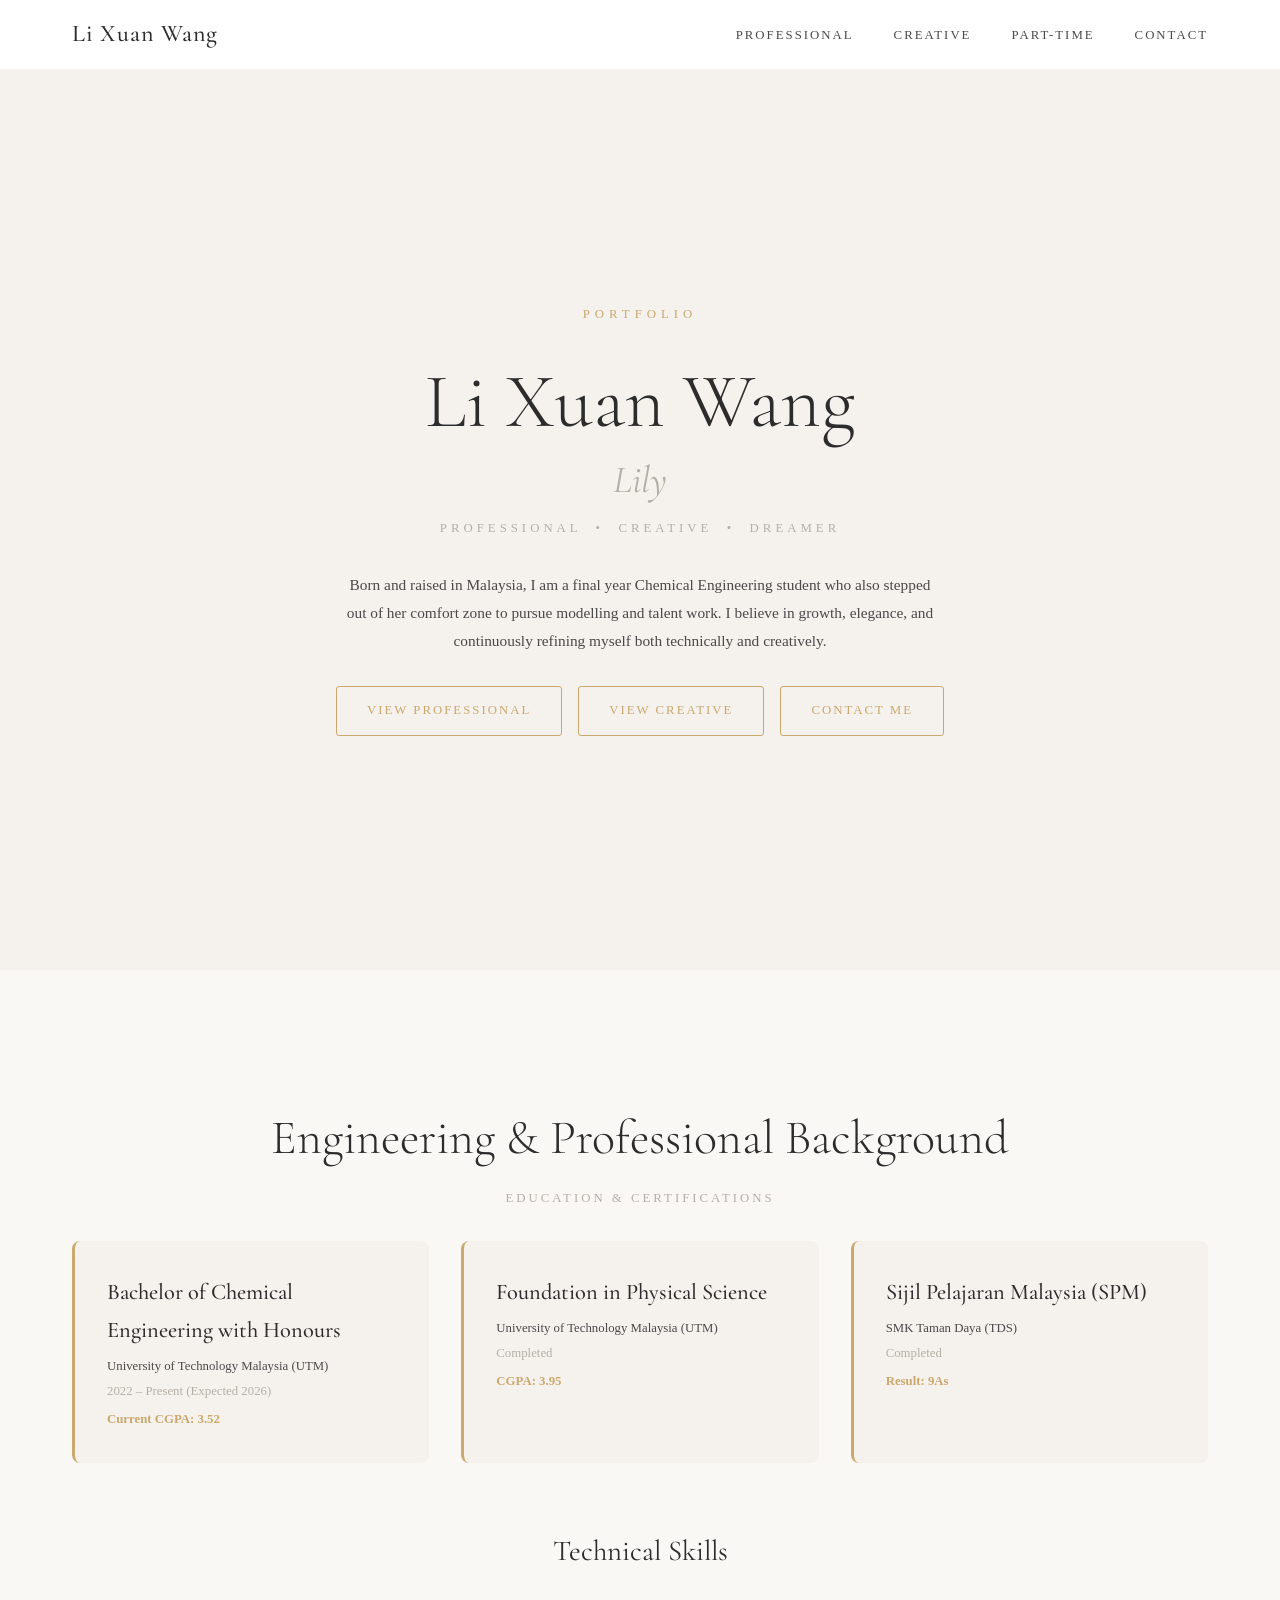
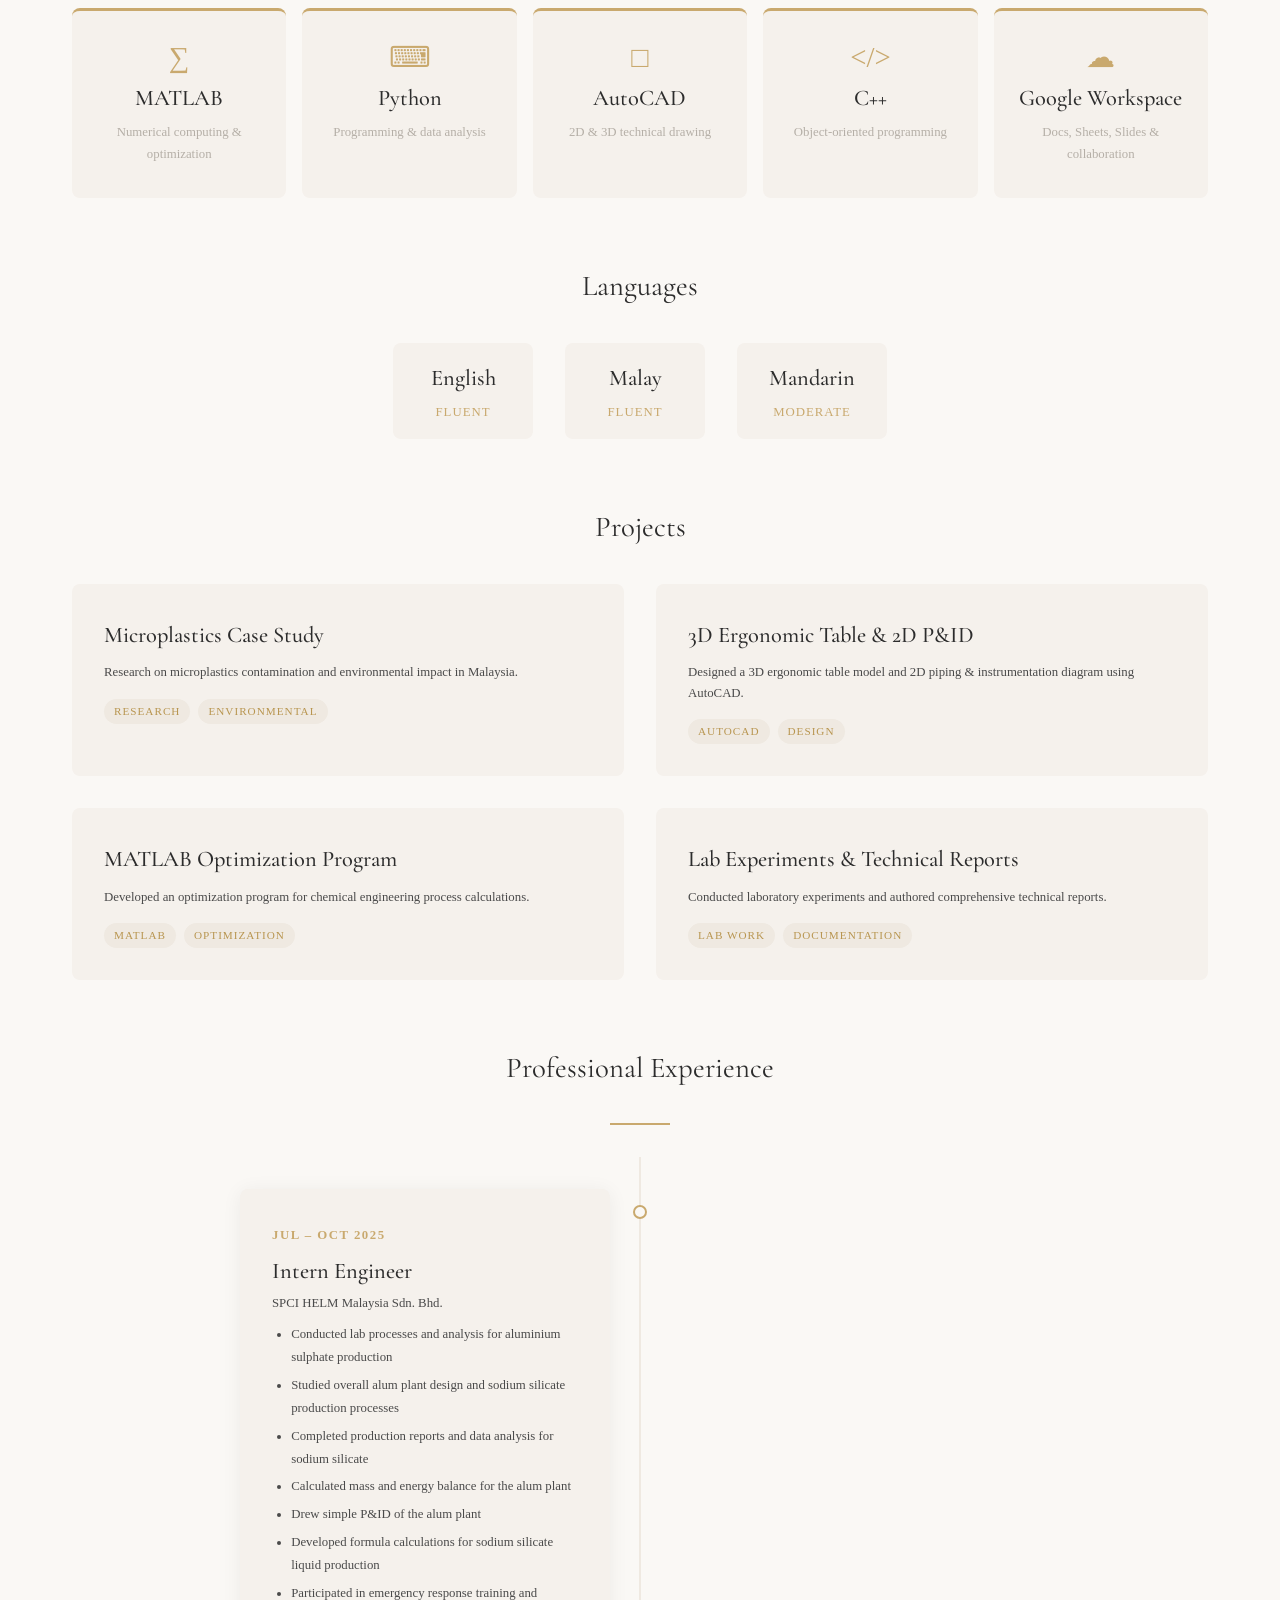
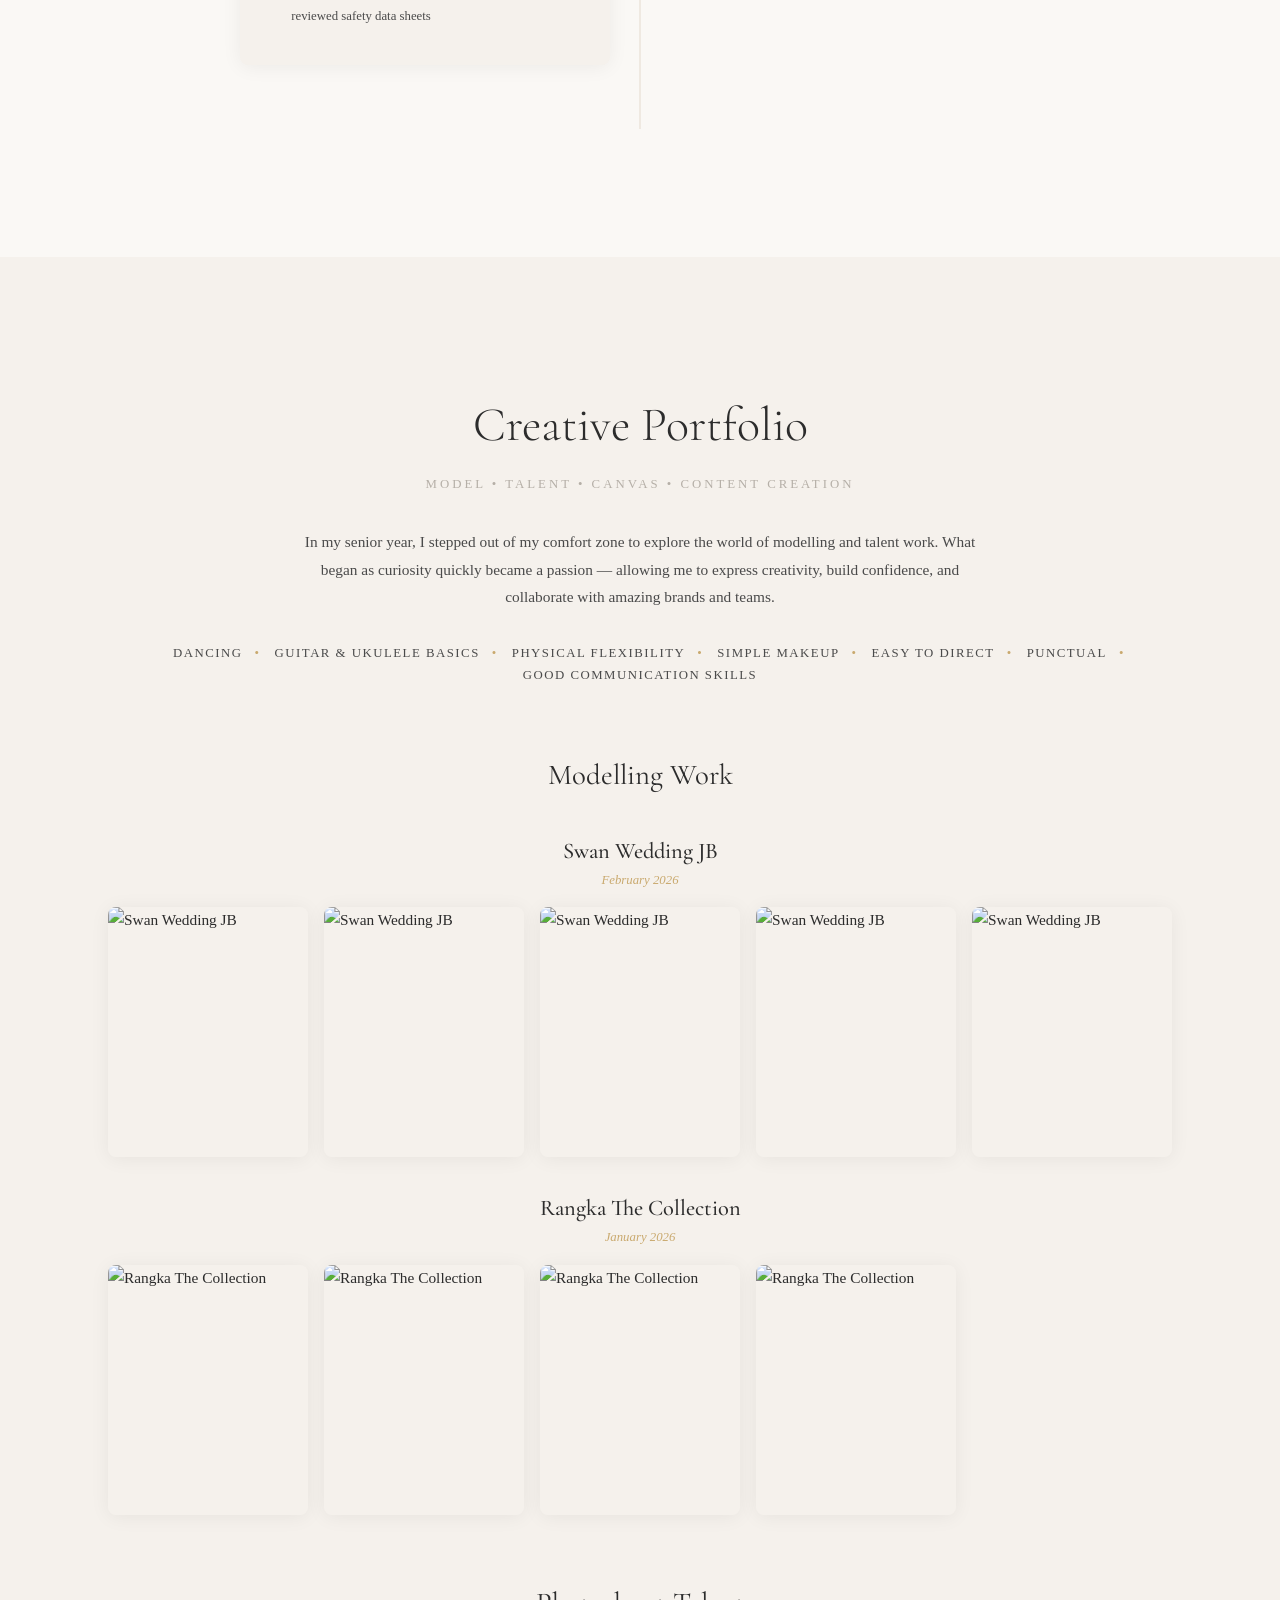
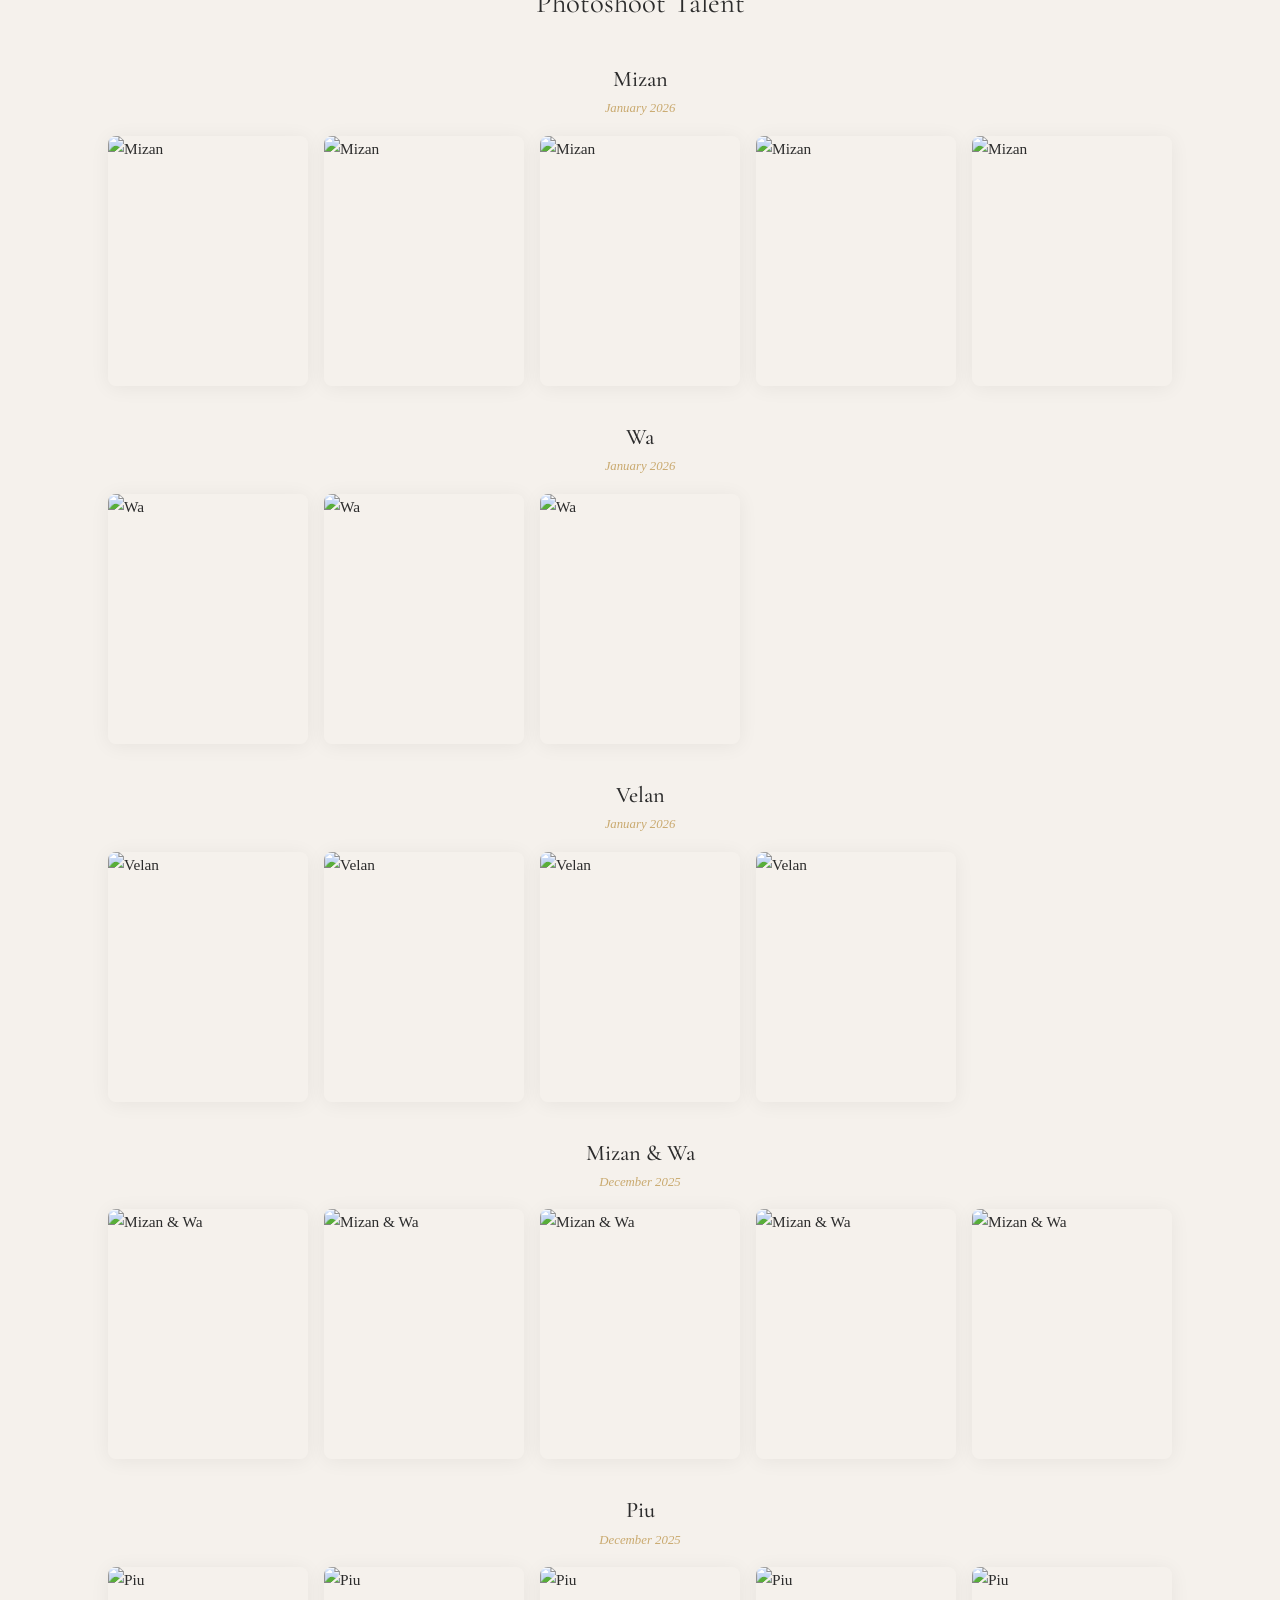
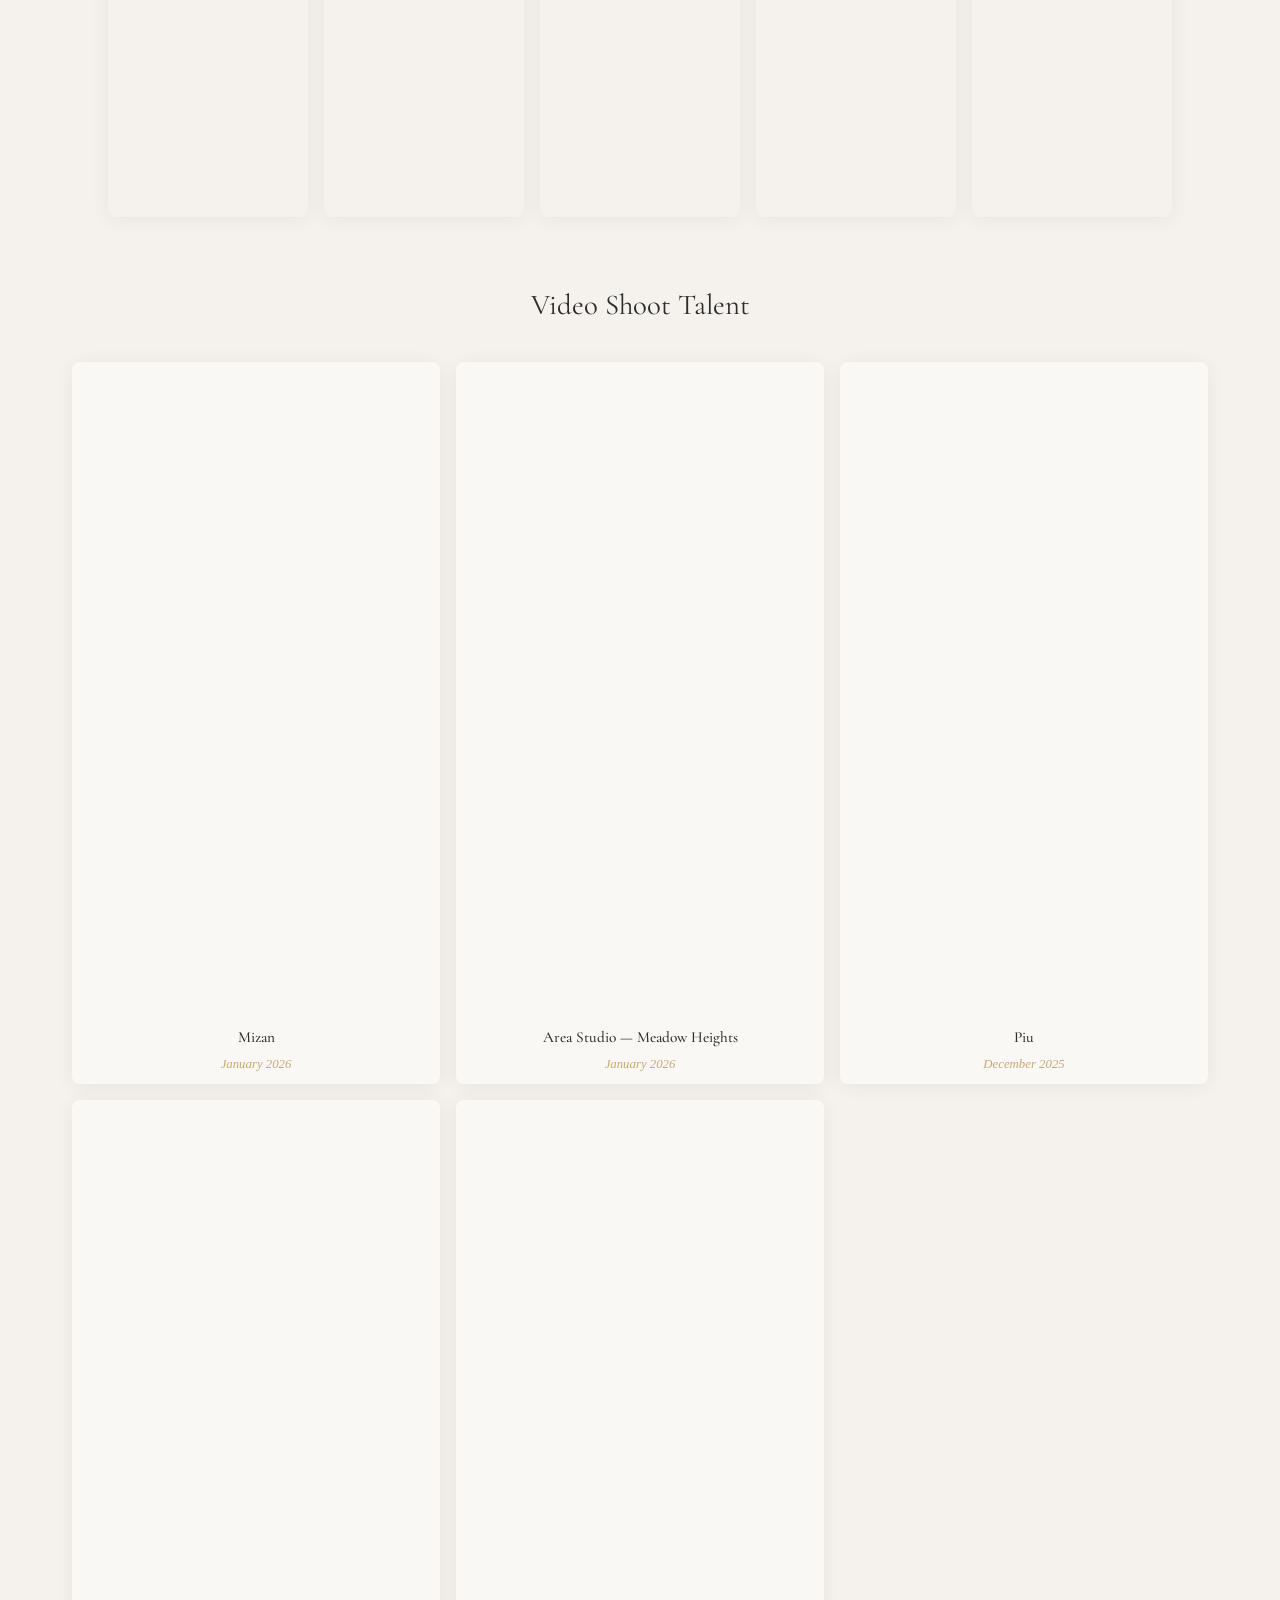
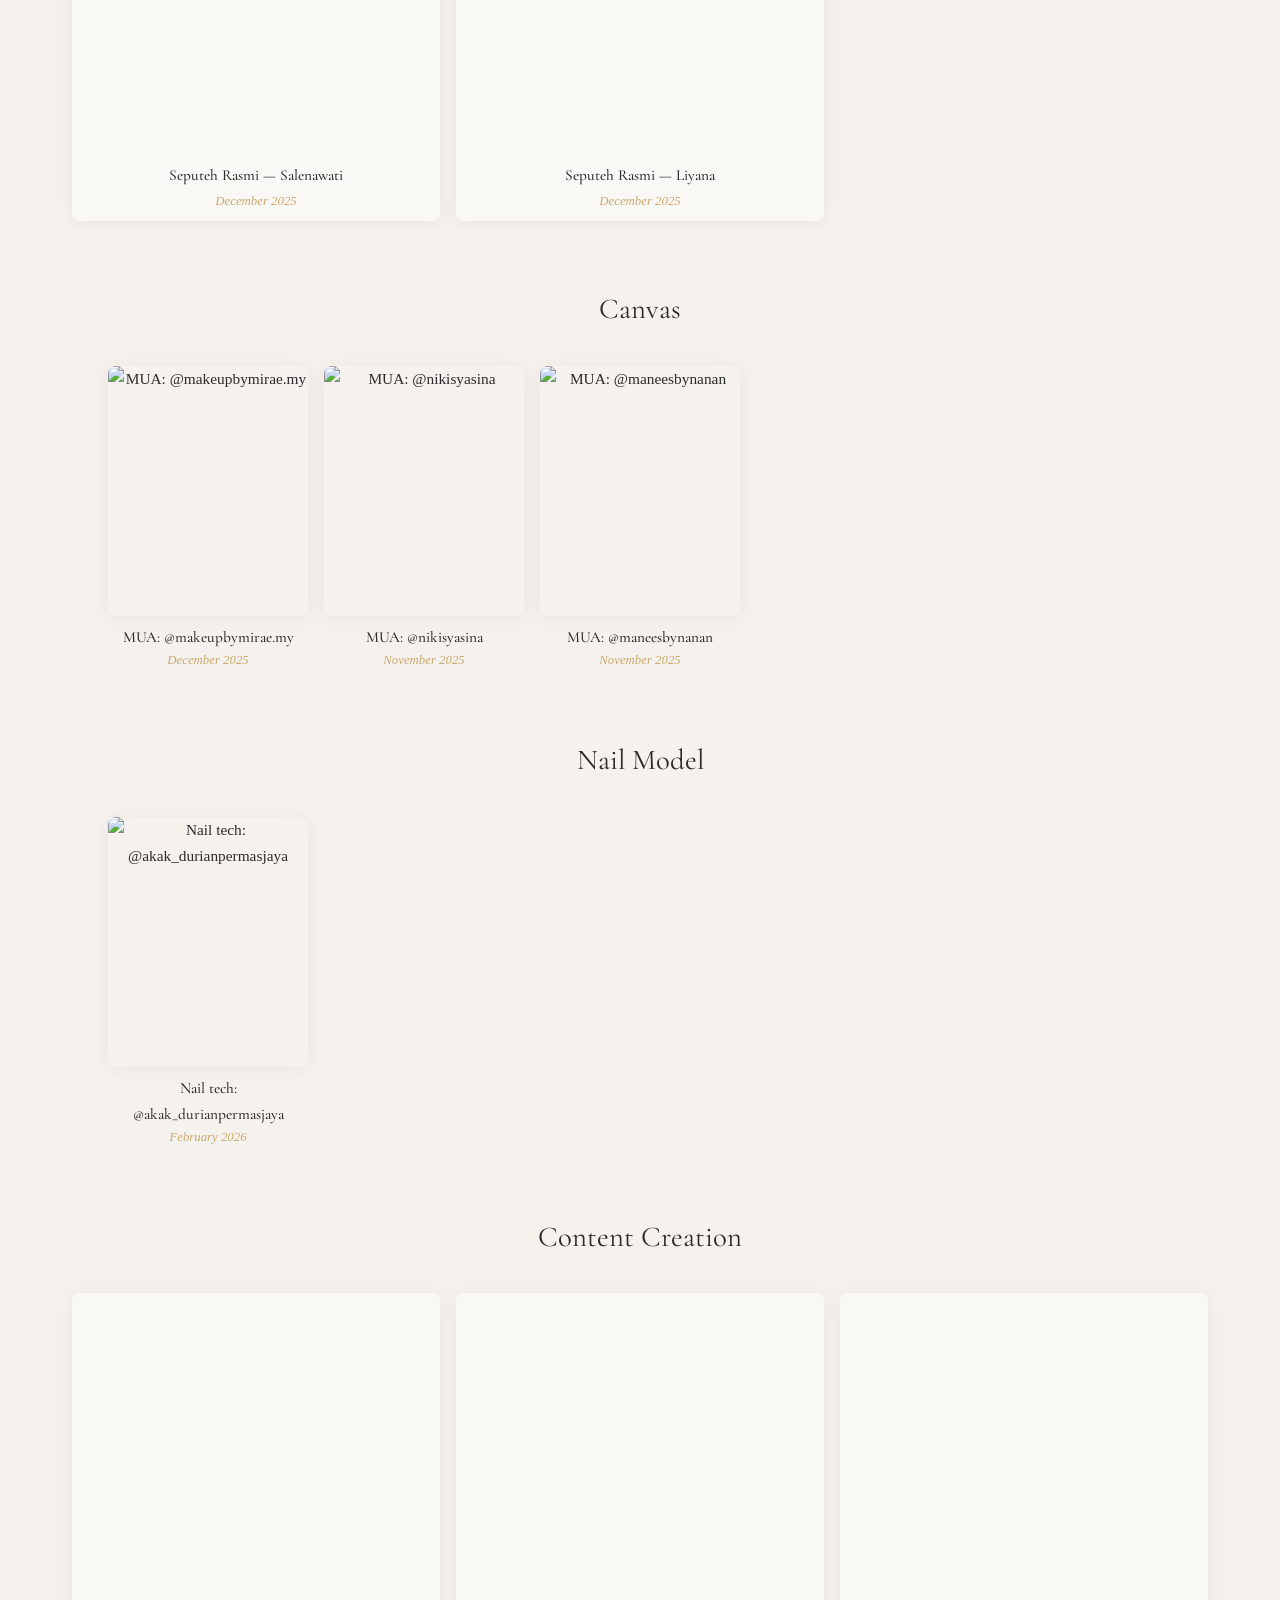
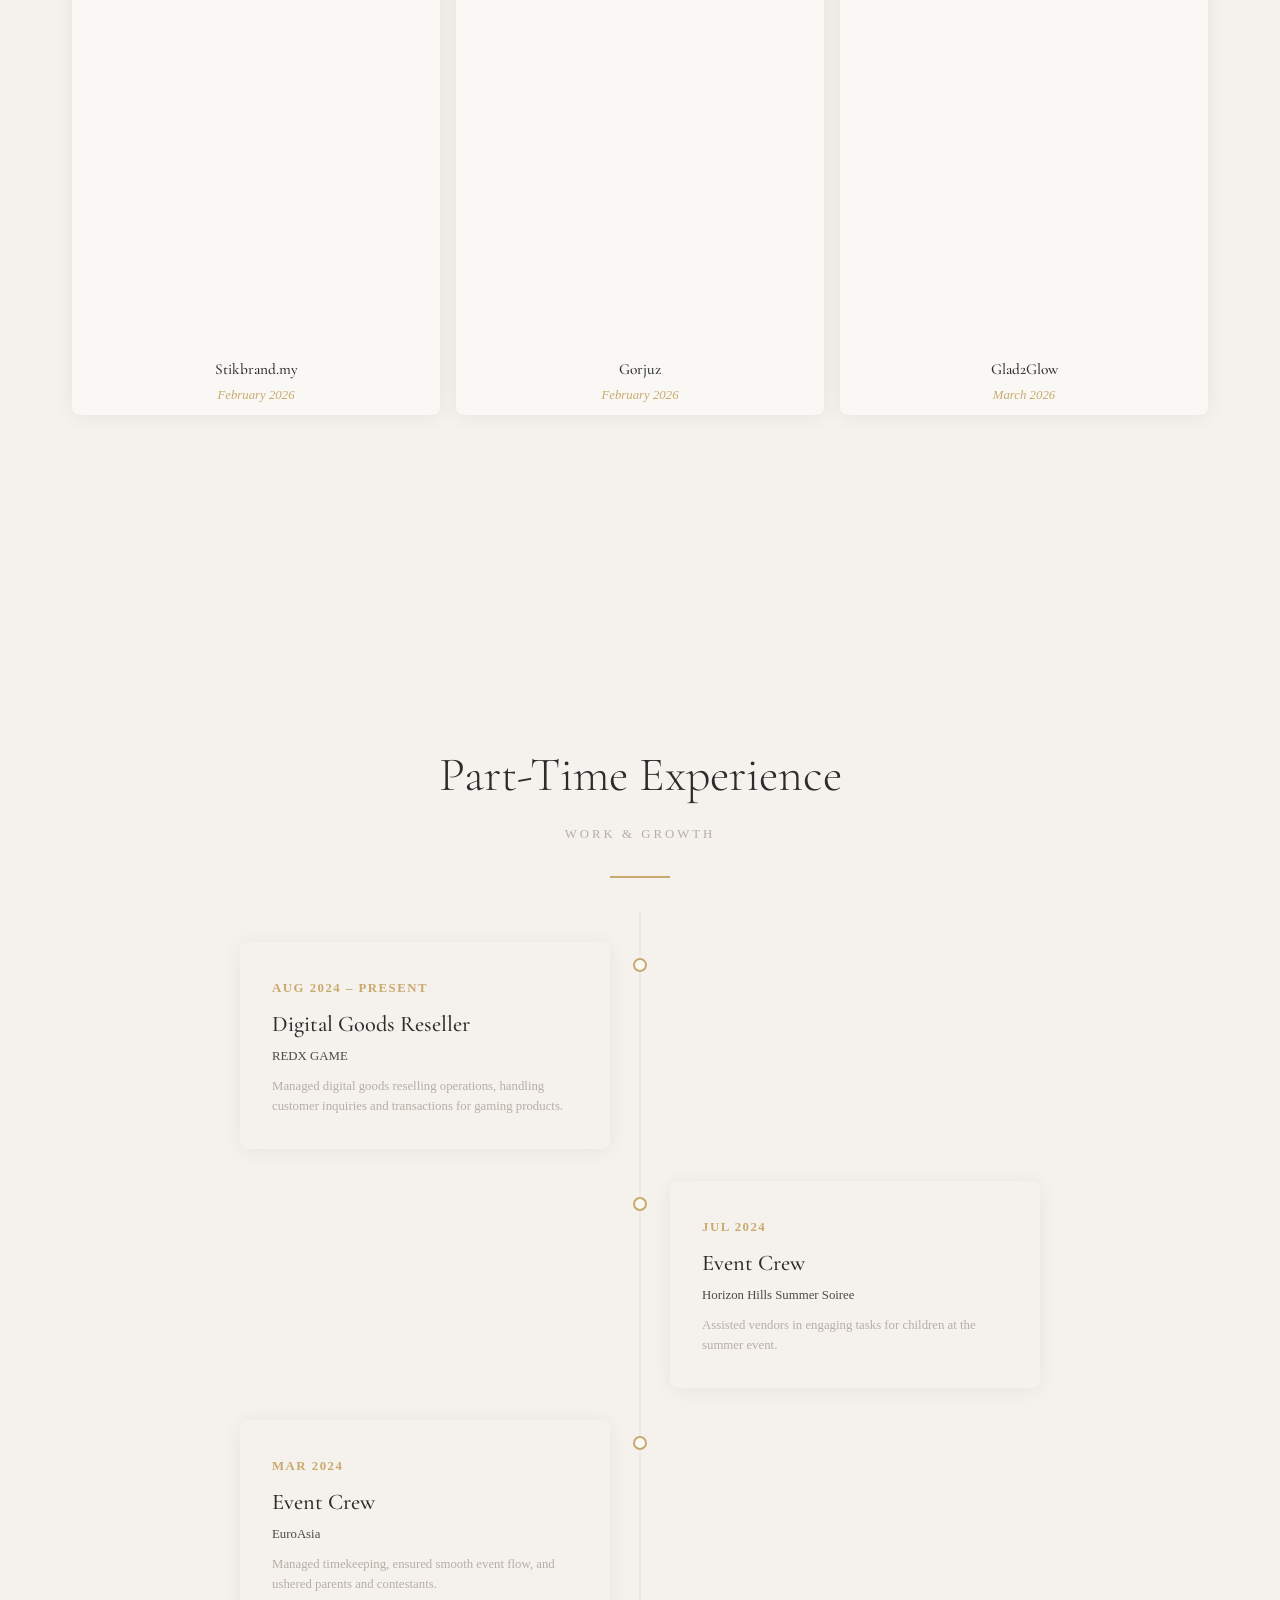
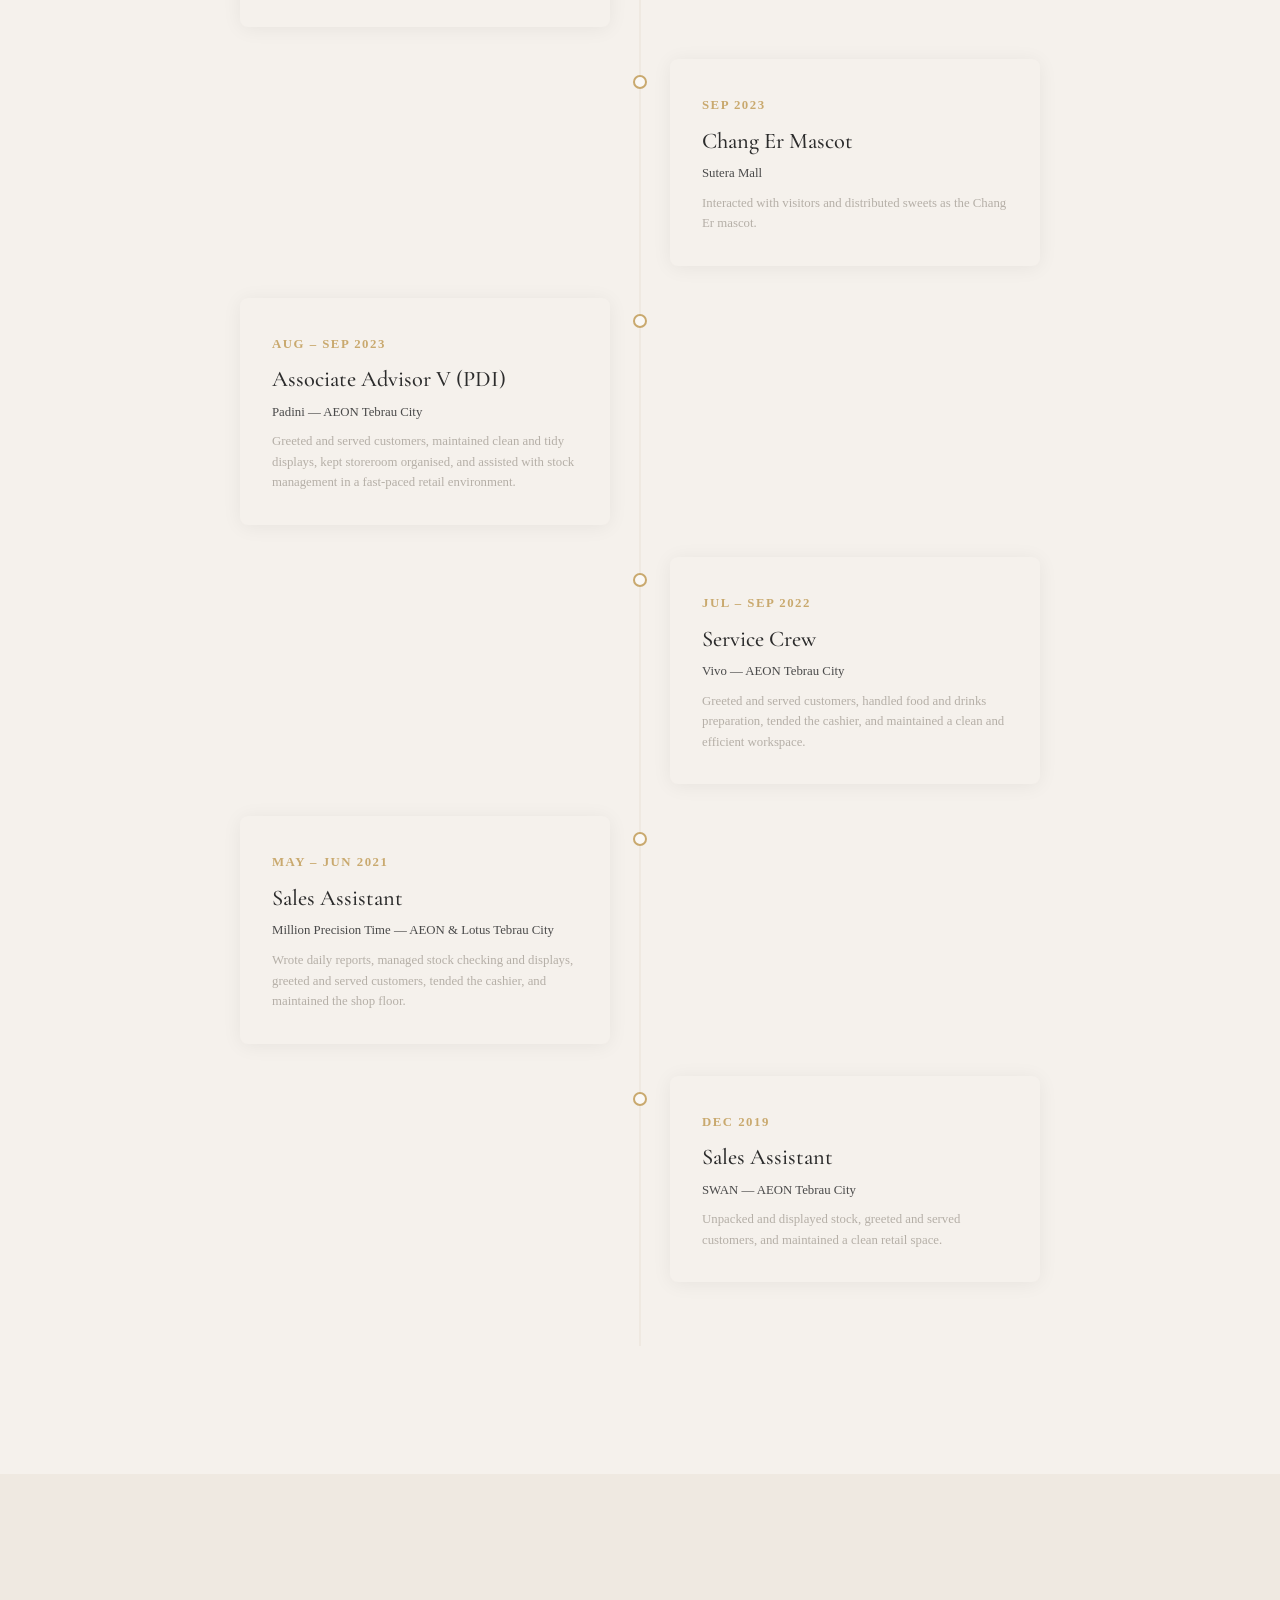
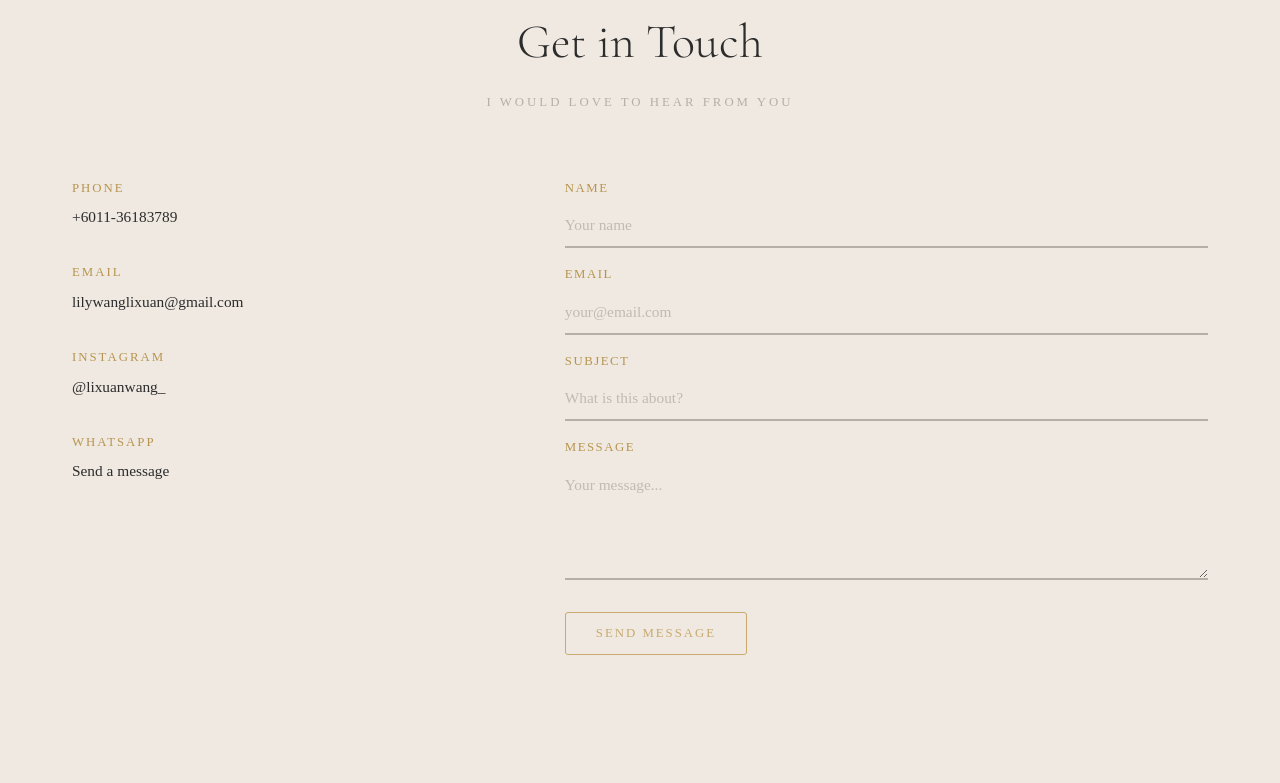
==== commit 1b1f8331: "Gold line only under experience titles, 4:5 photos, smaller videos, remove footer Co-Authored-By: Cl" ====
--- a/index.html
+++ b/index.html
@@ -27,14 +27,7 @@
     <!-- ========== MAIN CONTENT (rendered by render.js) ========== -->
     <main id="mainContent"></main>
 
-    <!-- ========== FOOTER ========== -->
-    <footer class="footer">
-        <div class="container">
-            <p>&copy; 2026 Lily Wang. All rights reserved.</p>
-        </div>
-    </footer>
-
-    <!-- Data + Render Engine + Main JS -->
+<!-- Data + Render Engine + Main JS -->
     <script src="js/data.js"></script>
     <script src="js/render.js"></script>
     <script src="js/main.js"></script>
--- a/css/style.css
+++ b/css/style.css
@@ -377,20 +377,7 @@
     font-size: var(--fs-small);
     text-transform: uppercase;
     letter-spacing: 3px;
-    margin-bottom: var(--space-xs);
-    position: relative;
-    padding-bottom: var(--space-md);
-}
-
-.section__subtitle::after {
-    content: '';
-    position: absolute;
-    bottom: 0;
-    left: 50%;
-    transform: translateX(-50%);
-    width: 60px;
-    height: 2px;
-    background-color: var(--color-gold);
+    margin-bottom: var(--space-md);
 }
 
 .subsection-title {
@@ -737,8 +724,9 @@
 /* Video Grid — smaller 9:16 cards */
 .video-grid {
     display: grid;
-    grid-template-columns: repeat(auto-fill, minmax(180px, 1fr));
+    grid-template-columns: repeat(auto-fill, 150px);
     gap: var(--space-sm);
+    justify-content: center;
 }
 
 .video-card {
@@ -767,7 +755,7 @@
 
 .video-card__title {
     font-family: var(--font-heading);
-    font-size: var(--fs-h4);
+    font-size: var(--fs-body);
     font-weight: 500;
     color: var(--color-dark);
     margin-bottom: 0.2rem;
@@ -820,13 +808,14 @@
 
 .photo-carousel {
     display: grid;
-    grid-template-columns: repeat(auto-fill, minmax(220px, 1fr));
+    grid-template-columns: repeat(auto-fill, minmax(150px, 200px));
     gap: var(--space-sm);
+    justify-content: center;
 }
 
 .photo-carousel img {
     width: 100%;
-    aspect-ratio: 3 / 3.5;
+    aspect-ratio: 4 / 5;
     object-fit: cover;
     border-radius: var(--radius);
     box-shadow: var(--shadow-soft);
@@ -844,7 +833,7 @@
 
 .canvas-card img {
     width: 100%;
-    aspect-ratio: 3 / 3.5;
+    aspect-ratio: 4 / 5;
     object-fit: cover;
     border-radius: var(--radius);
     box-shadow: var(--shadow-soft);
@@ -857,7 +846,7 @@
 
 .canvas-card__caption {
     font-family: var(--font-heading);
-    font-size: var(--fs-h4);
+    font-size: var(--fs-body);
     font-weight: 500;
     color: var(--color-dark);
     margin-top: var(--space-xs);
@@ -875,6 +864,25 @@
     font-size: var(--fs-small);
     color: var(--color-gold);
     font-style: italic;
+}
+
+/* Experience section titles get gold underline */
+.engineering__experience .subsection-title,
+.experience-pt .section__subtitle {
+    position: relative;
+    padding-bottom: var(--space-md);
+}
+
+.engineering__experience .subsection-title::after,
+.experience-pt .section__subtitle::after {
+    content: '';
+    position: absolute;
+    bottom: 0;
+    left: 50%;
+    transform: translateX(-50%);
+    width: 60px;
+    height: 2px;
+    background-color: var(--color-gold);
 }
 
 /* === WORK EXPERIENCE — TIMELINE === */
@@ -969,6 +977,18 @@
     font-size: var(--fs-small);
     color: var(--color-warm-grey);
     line-height: 1.6;
+}
+
+.timeline__list {
+    list-style: disc;
+    padding-left: 1.2rem;
+    font-size: var(--fs-small);
+    color: var(--color-dark-light);
+    line-height: 1.8;
+}
+
+.timeline__list li {
+    margin-bottom: 0.3rem;
 }
 
 /* === CONTACT SECTION === */
